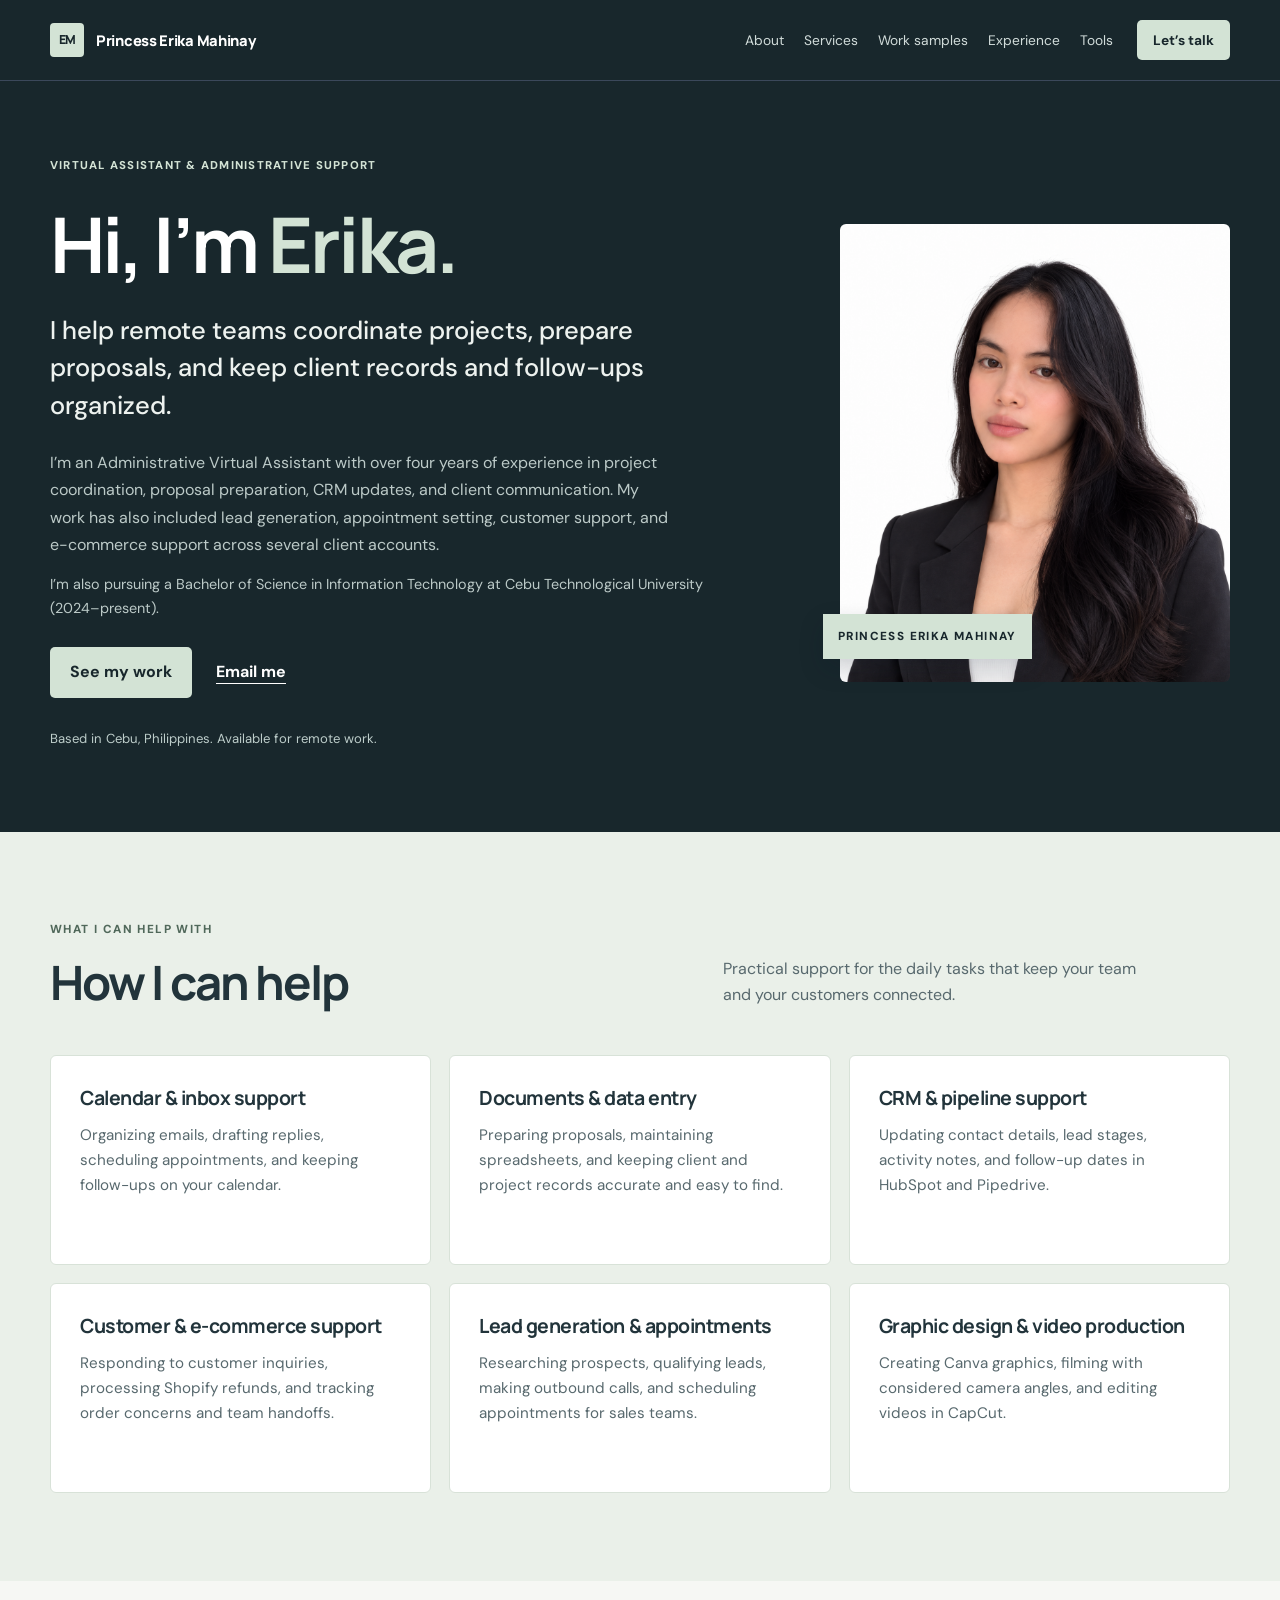
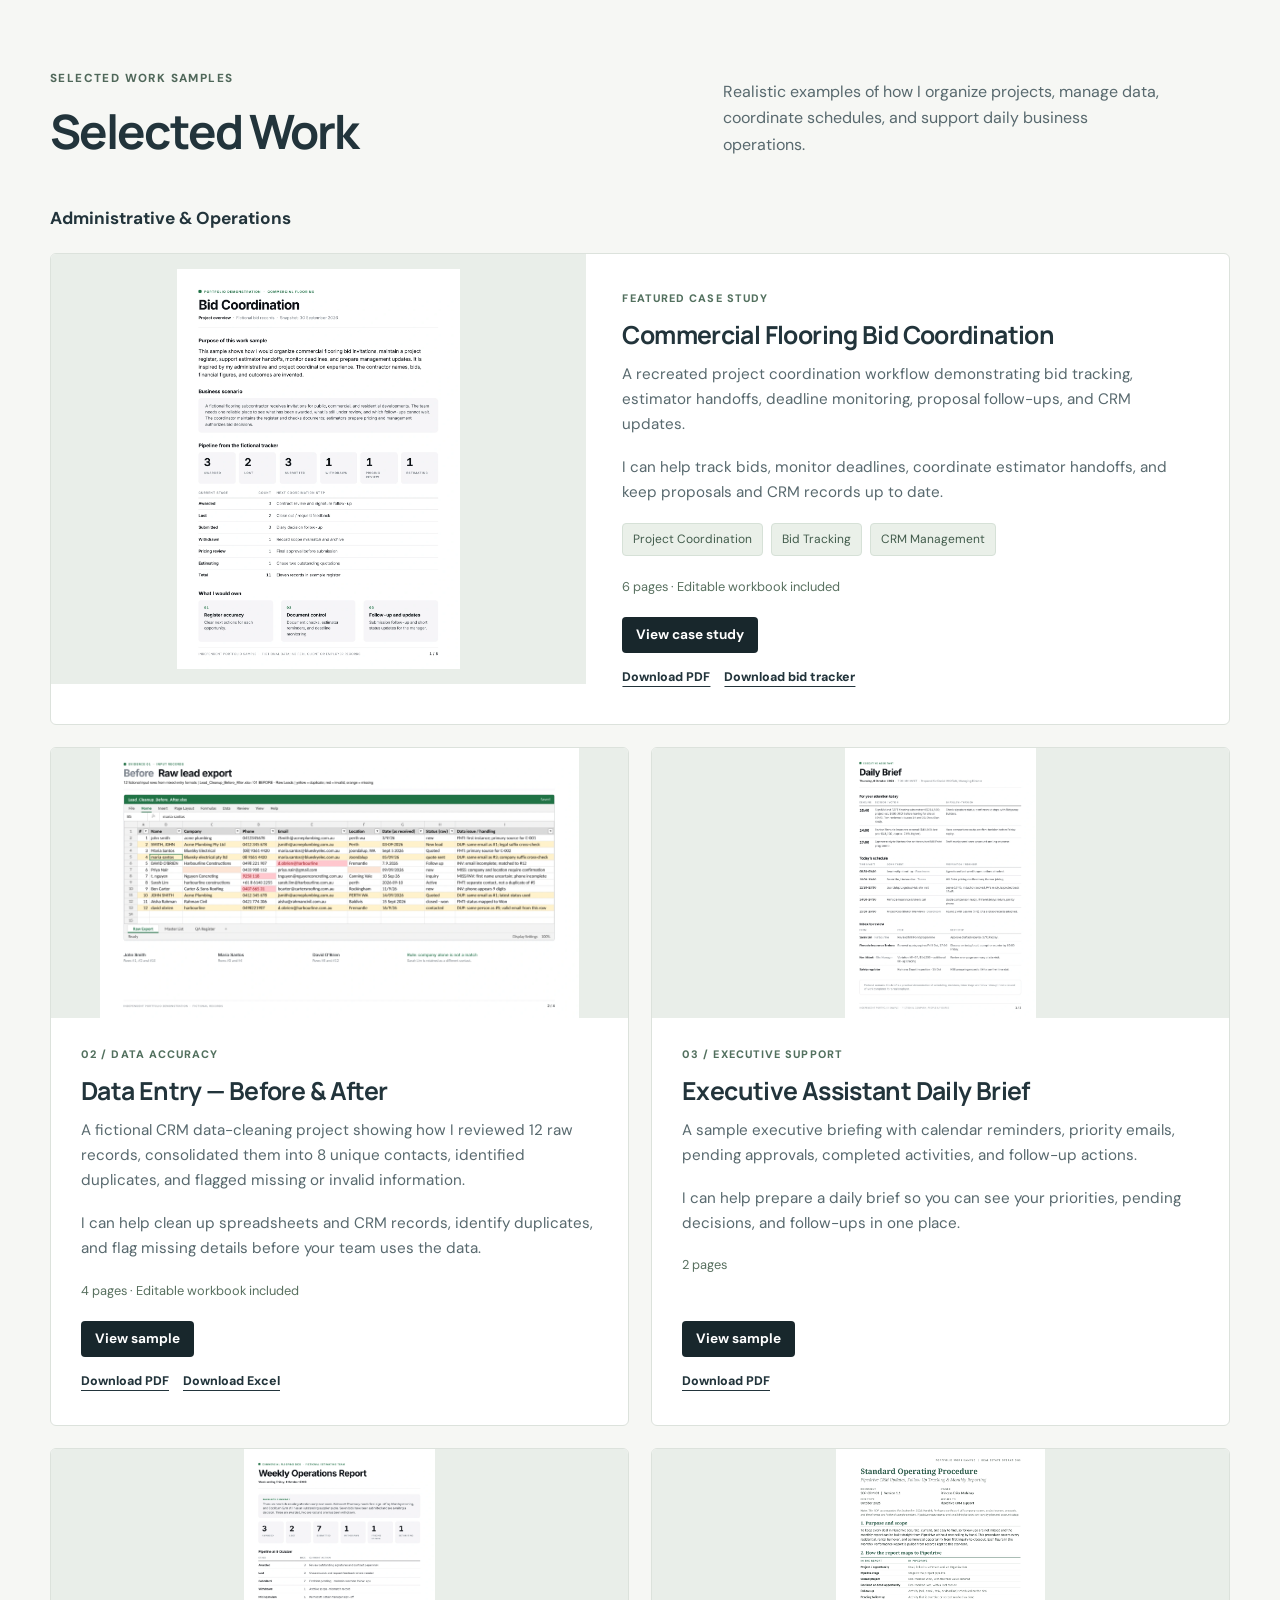
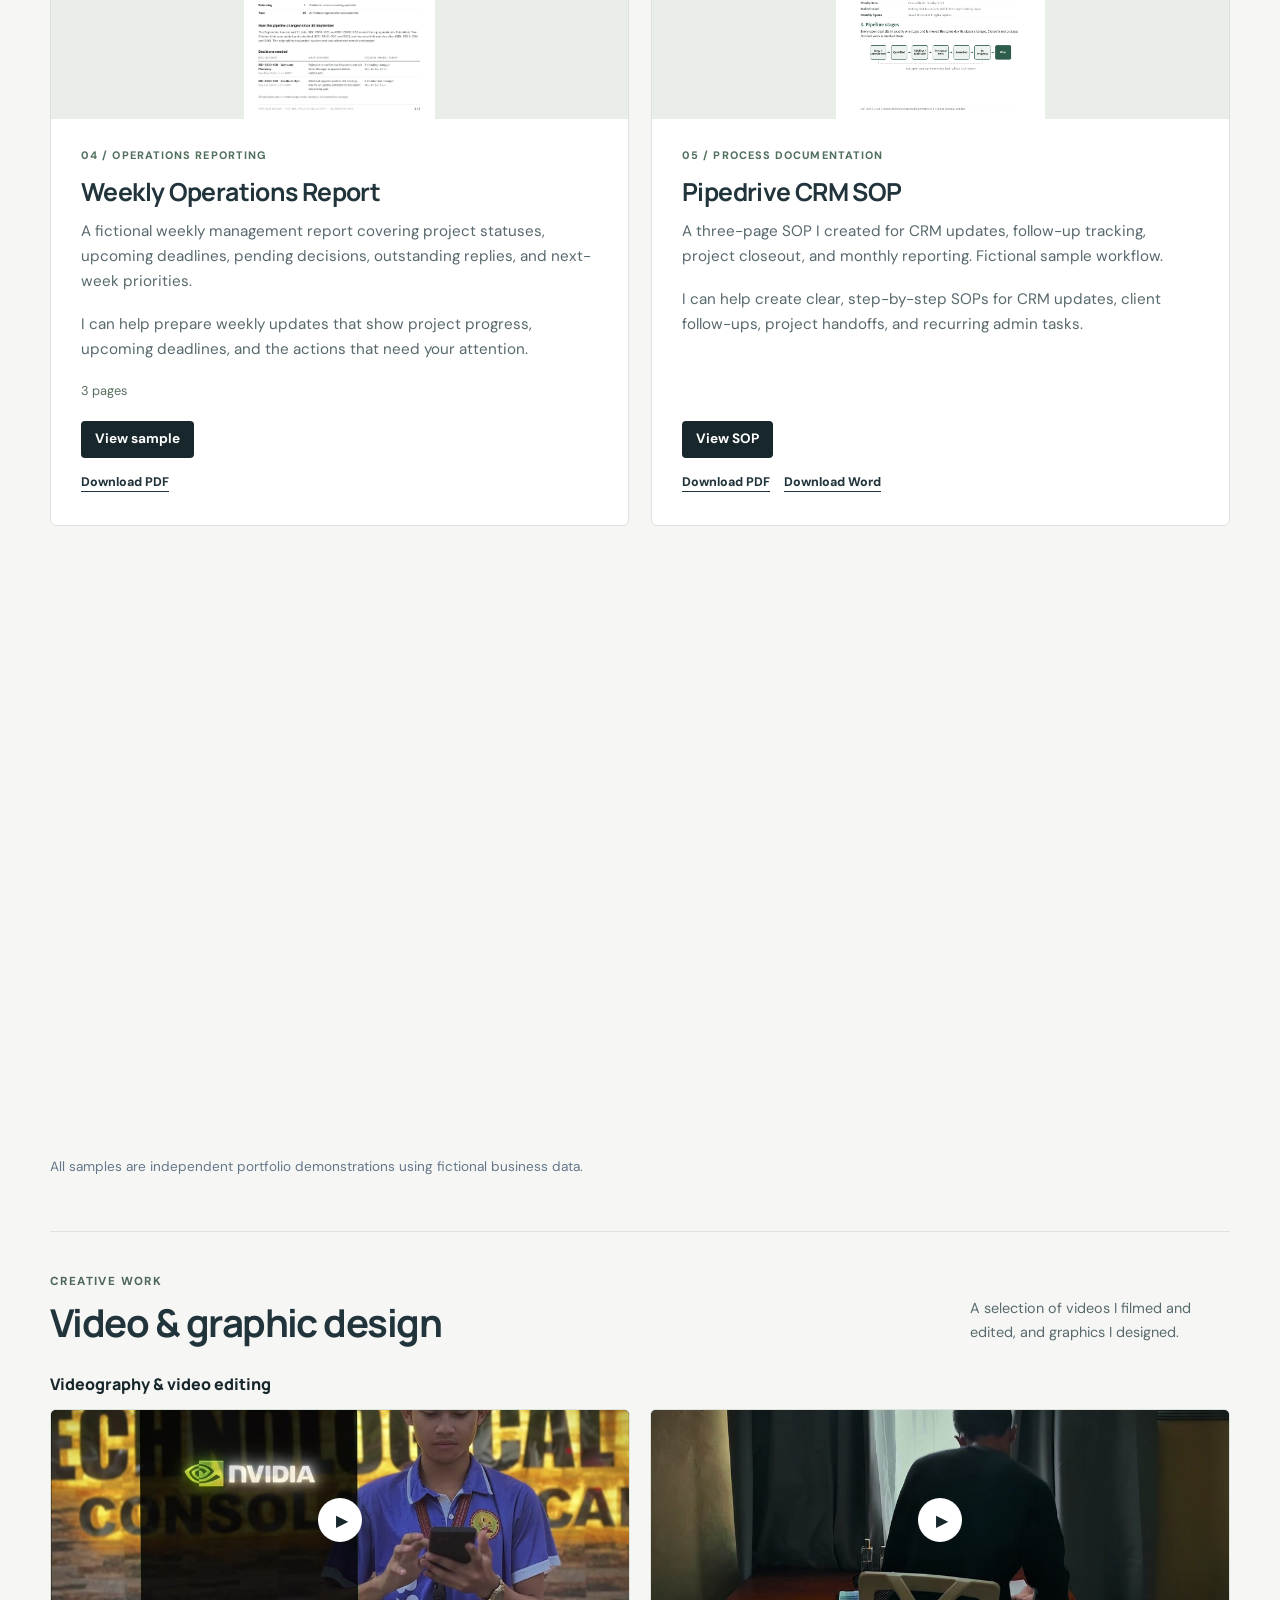
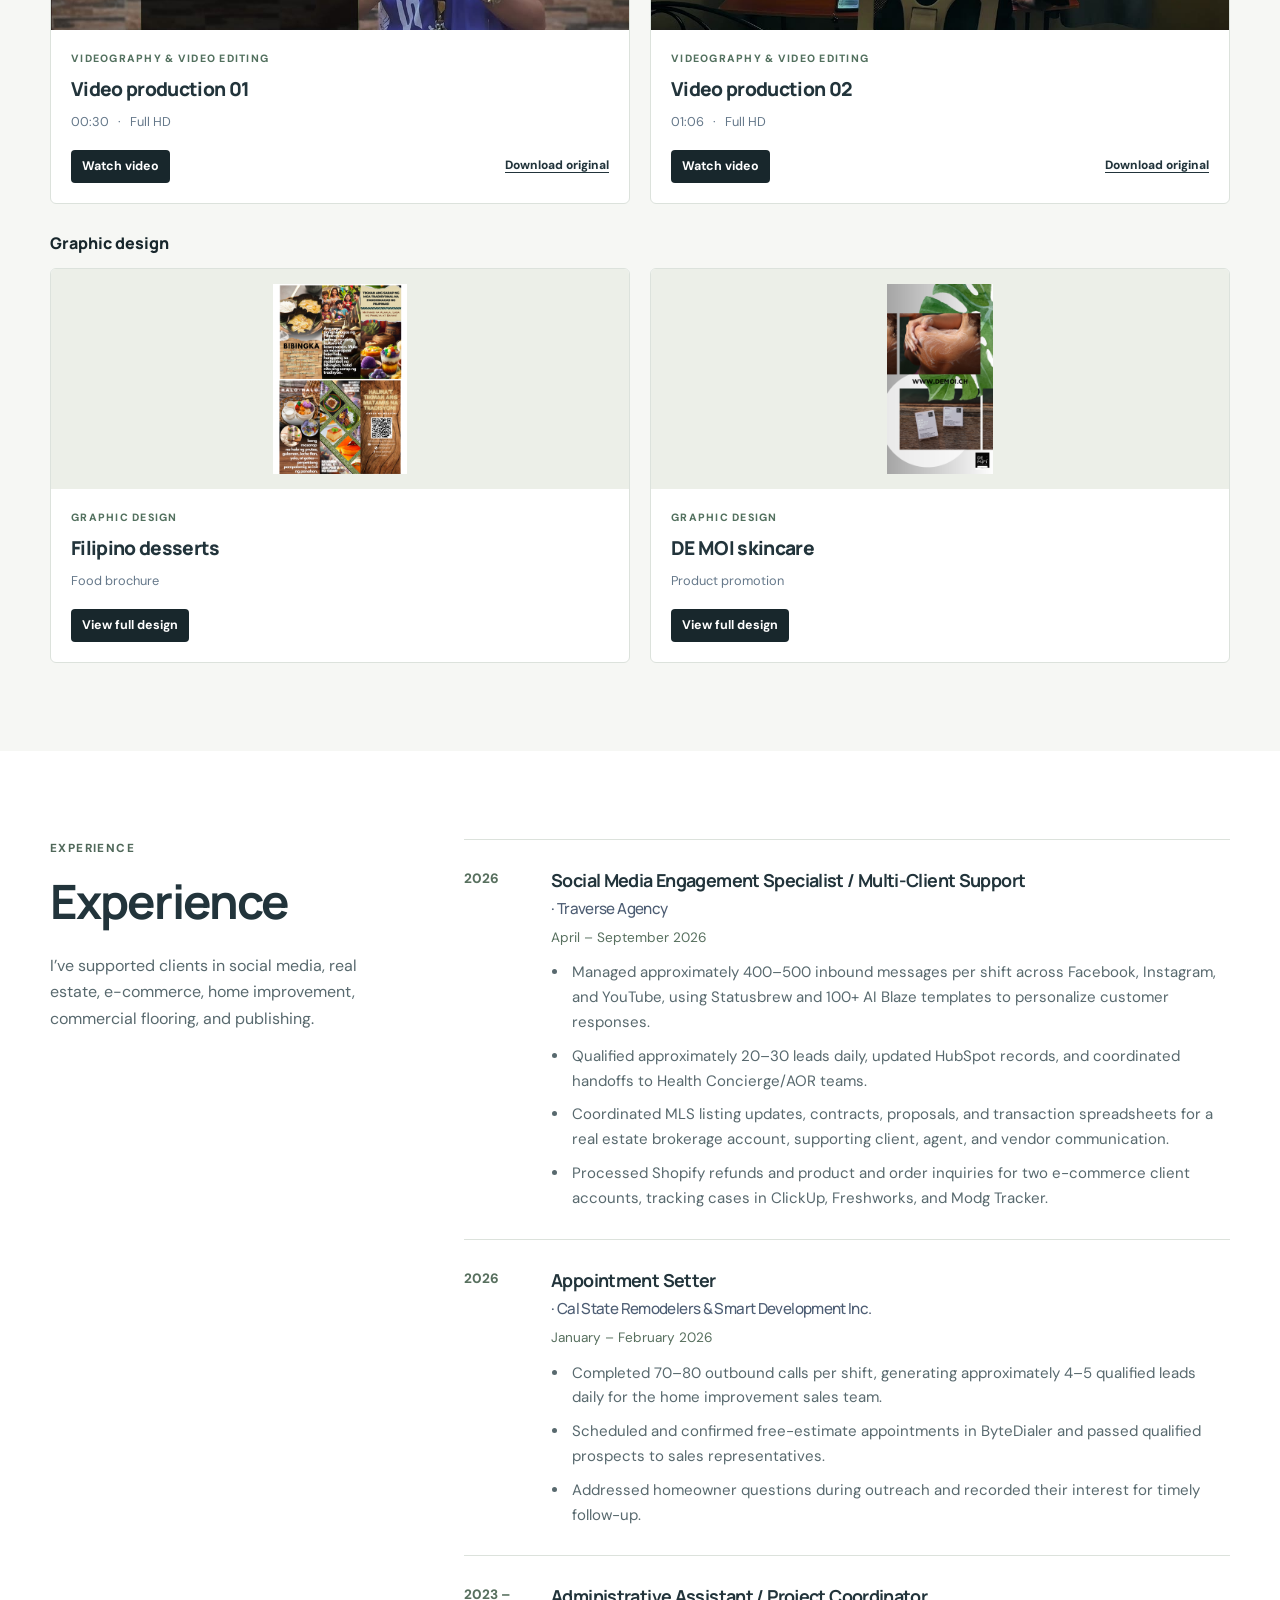
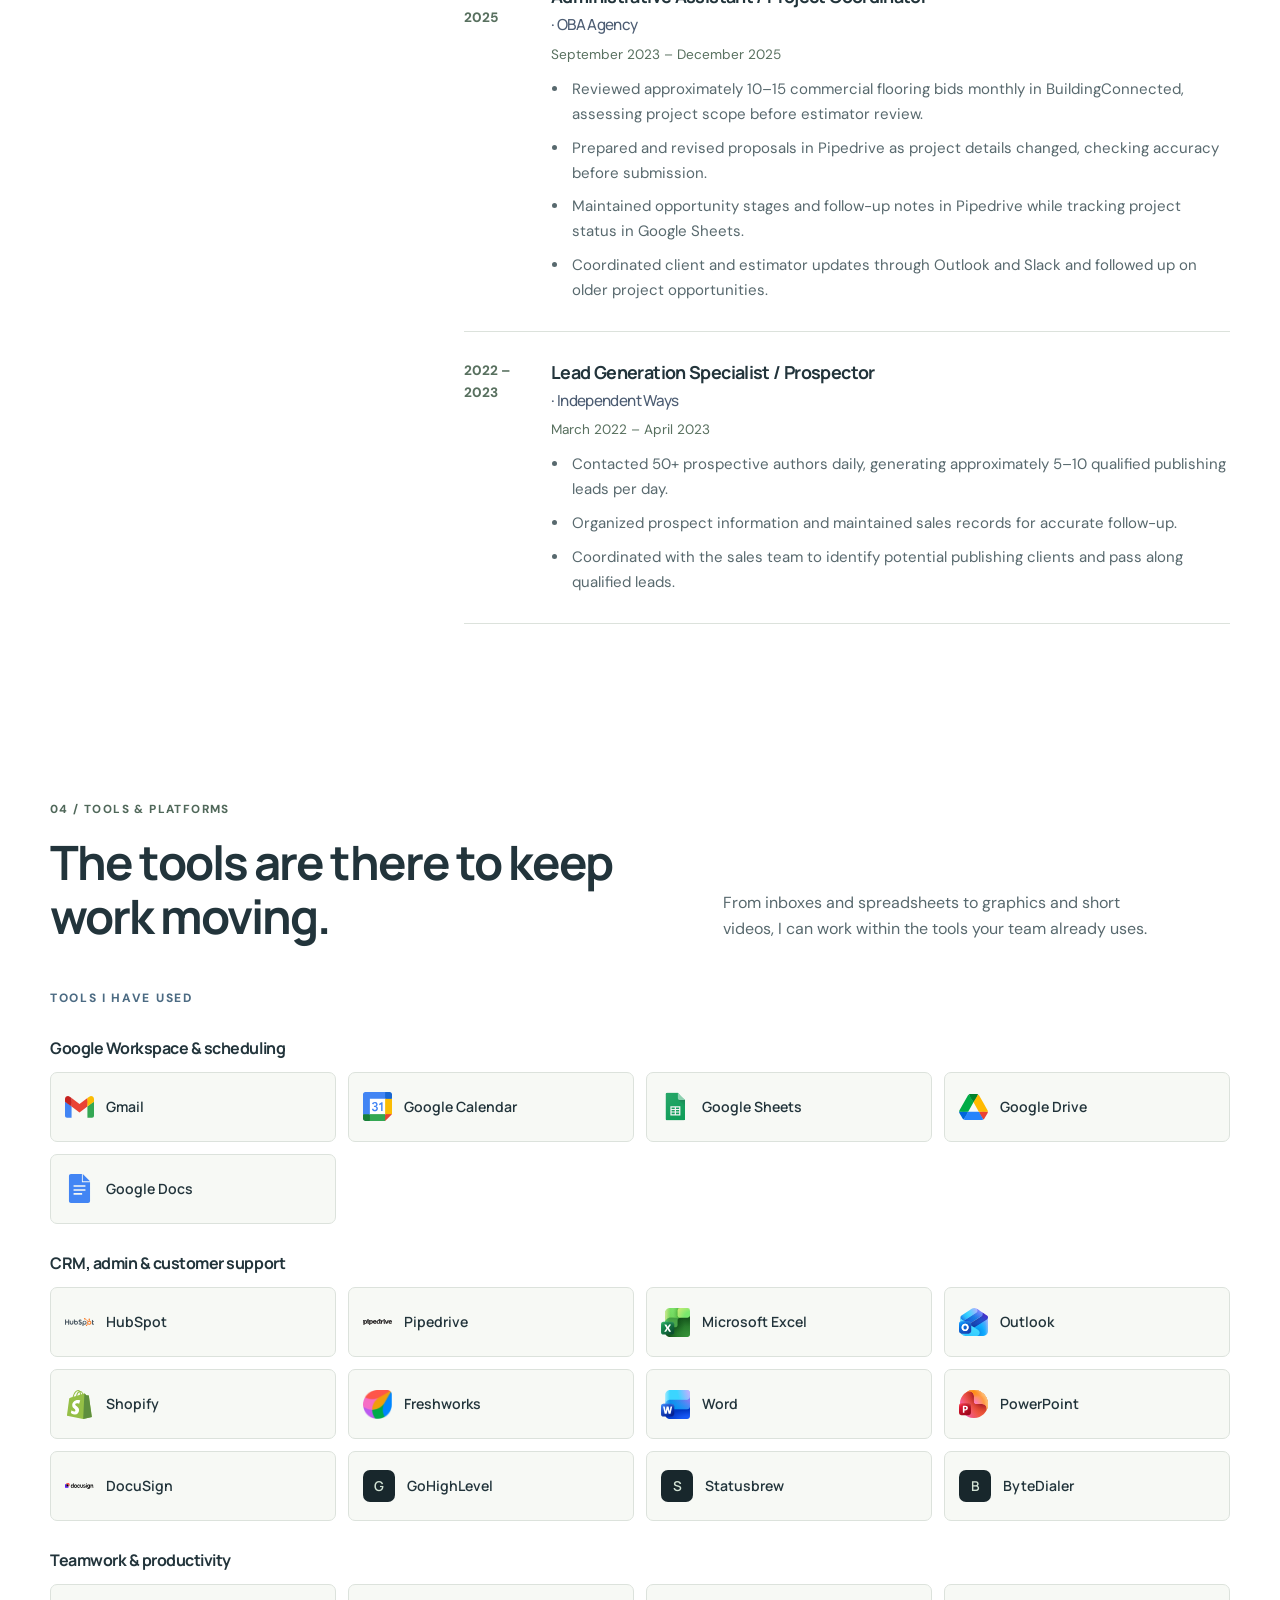
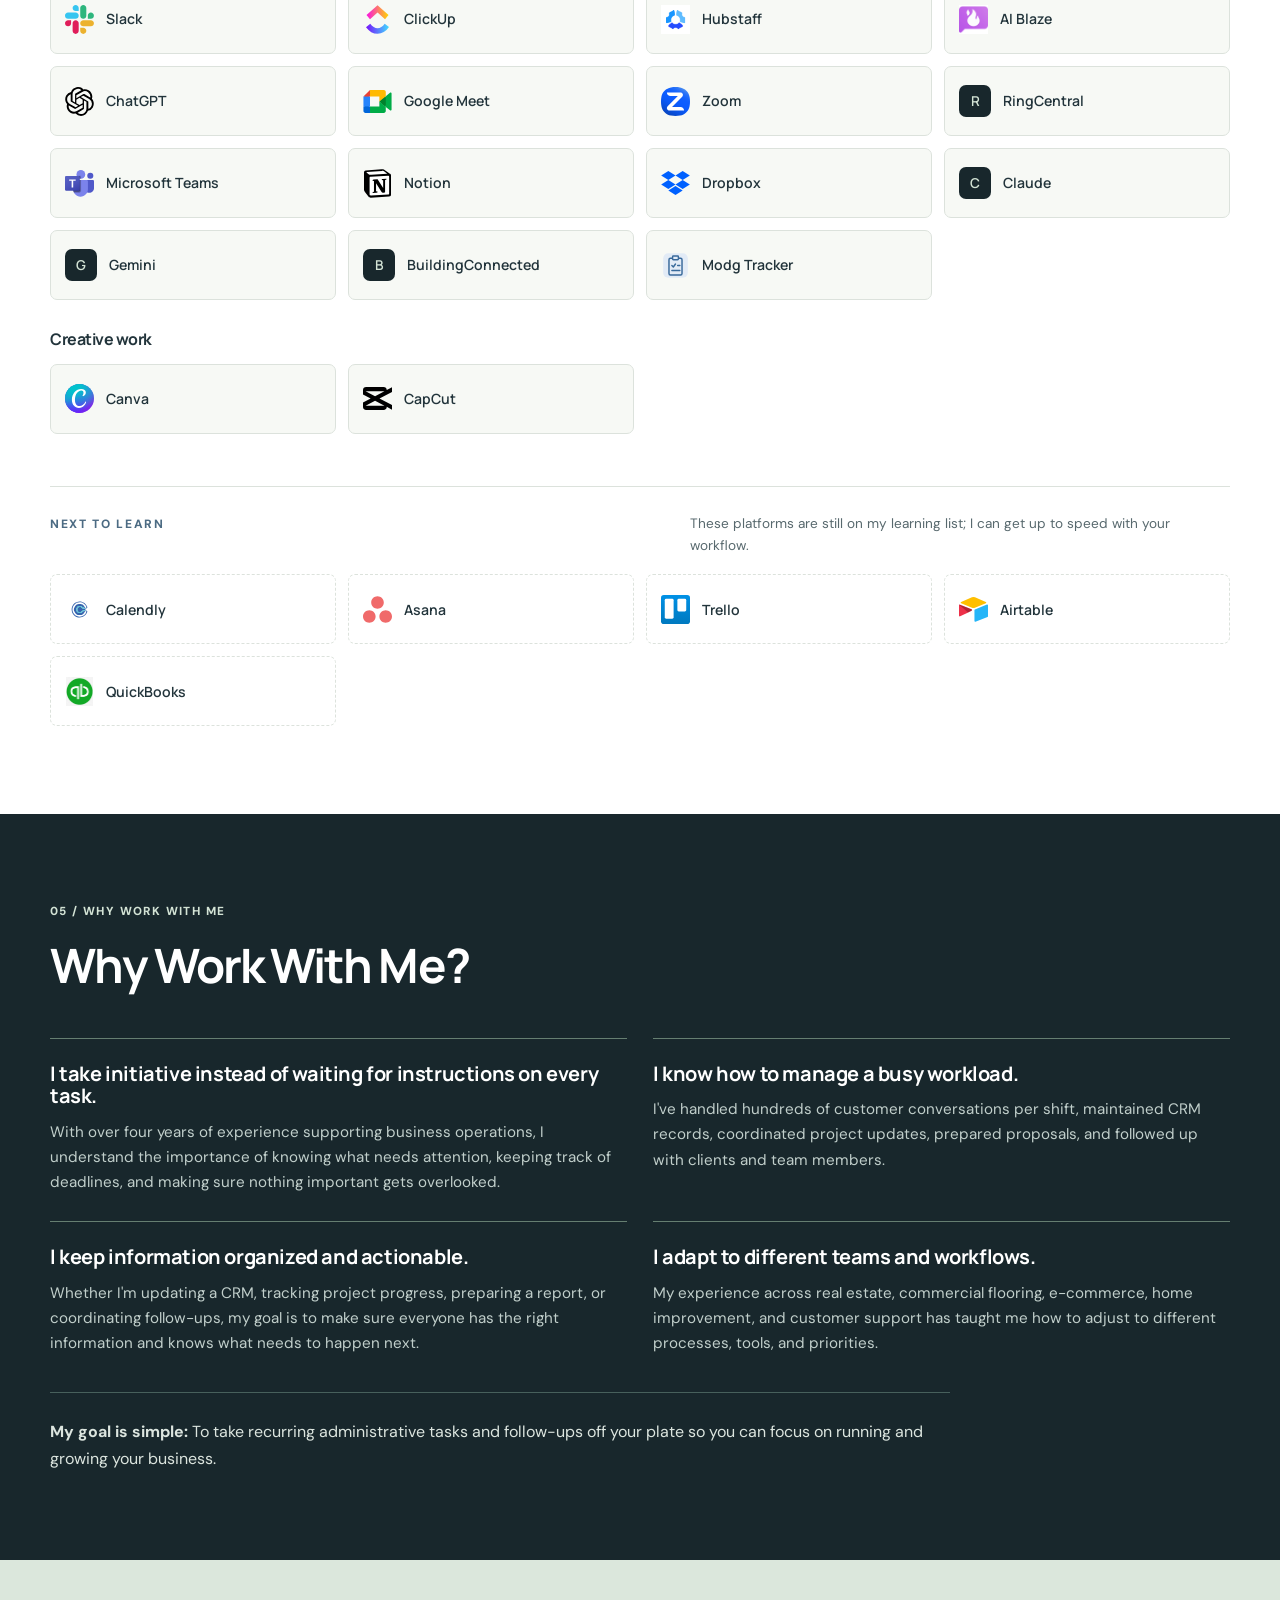
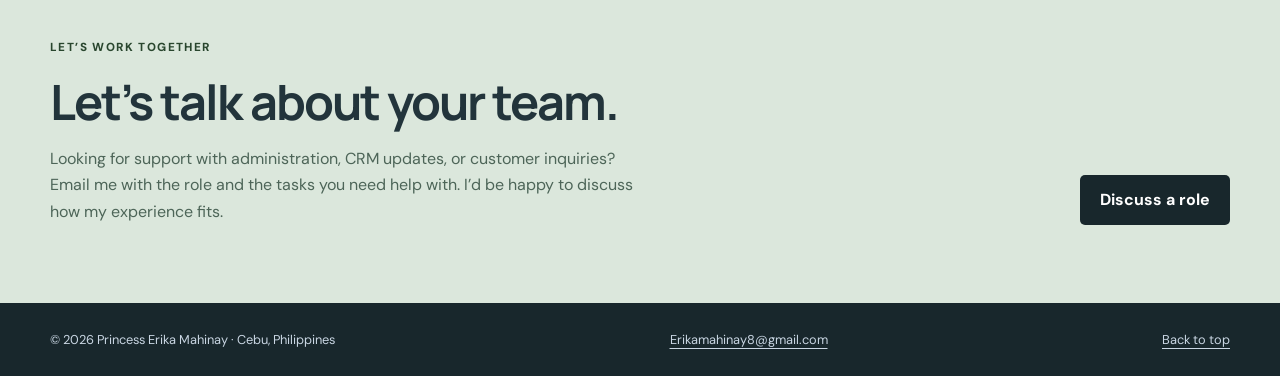
==== index.html @ bde866a6 "Explain how administrative work samples support clients" ====
<!DOCTYPE html>

<html lang="en">
<head>
<meta charset="utf-8"/>
<meta content="width=device-width, initial-scale=1" name="viewport"/>
<meta content="#18272c" name="theme-color"/>
<meta content="Princess Erika Mahinay, a virtual assistant in Cebu with over two years of experience in administrative support, CRM, lead generation, and customer service. View my work samples and experience." name="description"/>
<title>Princess Erika Mahinay | Virtual Assistant Portfolio</title>
<link href="data:image/svg+xml,%3Csvg xmlns='http://www.w3.org/2000/svg' viewBox='0 0 64 64'%3E%3Crect width='64' height='64' rx='12' fill='%23101b2d'/%3E%3Ctext x='32' y='42' text-anchor='middle' font-family='Arial' font-size='28' fill='%23d3e3d5'%3EEM%3C/text%3E%3C/svg%3E" rel="icon" type="image/svg+xml"/>
<link href="https://fonts.googleapis.com" rel="preconnect"/>
<link crossorigin="" href="https://fonts.gstatic.com" rel="preconnect"/>
<link href="https://fonts.googleapis.com/css2?family=DM+Sans:wght@400;500;600;700&amp;family=Manrope:wght@400;500;600;700;800&amp;display=swap" rel="stylesheet"/>
<link href="style.css?v=selected-work-20261010-2" rel="stylesheet"/>
<script defer="" src="script.js?v=portfolio-refresh-1"></script>
</head>
<body>
<a class="skip-link" href="#main">Skip to content</a>
<header class="site-header" id="top">
<div class="shell nav">
<a aria-label="Princess Erika Mahinay, home" class="brand" href="#top"><span aria-hidden="true" class="brand-mark">EM</span><span>Princess Erika Mahinay</span></a>
<nav aria-label="Main navigation" class="nav-links">
<a href="#about">About</a><a href="#services">Services</a><a href="#samples">Work samples</a><a href="#experience">Experience</a><a href="#tools">Tools</a>
</nav>
<a class="nav-cta" href="mailto:Erikamahinay8@gmail.com?subject=Virtual%20Assistant%20Opportunity">Let’s talk </a>
</div>
</header>
<main id="main">
<section aria-labelledby="hero-title" class="hero" id="about">
<div class="shell hero-layout">
<div class="hero-copy">
<p class="kicker">VIRTUAL ASSISTANT &amp; ADMINISTRATIVE SUPPORT</p>
<h1 id="hero-title">Hi, I’m <em>Erika.</em></h1>
<p class="hero-lead">I help remote teams coordinate projects, prepare proposals, and keep client records and follow-ups organized.</p>
<p class="hero-bio">I’m an Administrative Virtual Assistant with over four years of experience in project coordination, proposal preparation, CRM updates, and client communication. My work has also included lead generation, appointment setting, customer support, and e-commerce support across several client accounts.</p><p class="hero-education">I’m also pursuing a Bachelor of Science in Information Technology at Cebu Technological University (2024–present).</p>
<div class="hero-actions"><a class="button button-lime" href="#samples">See my work </a><a class="under-link" href="mailto:Erikamahinay8@gmail.com?subject=Virtual%20Assistant%20Opportunity">Email me</a></div>
<p class="hero-foot">Based in Cebu, Philippines. Available for remote work.</p>
</div>
<div class="hero-portrait"><img alt="Portrait of Princess Erika Mahinay in professional attire" src="erika-portrait.png"/><div class="hero-portrait-label">PRINCESS ERIKA MAHINAY</div></div>
</div>
</section>
<section aria-labelledby="services-title" class="section services" id="services">
<div class="shell">
<div class="section-intro" data-reveal=""><div><p class="eyebrow">WHAT I CAN HELP WITH</p><h2 id="services-title">How I can help</h2></div><p>Practical support for the daily tasks that keep your team and your customers connected.</p></div>
<div class="service-grid"><article class="service-card" data-reveal=""><h3>Calendar &amp; inbox support</h3><p>Organizing emails, drafting replies, scheduling appointments, and keeping follow-ups on your calendar.</p></article><article class="service-card" data-reveal=""><h3>Documents &amp; data entry</h3><p>Preparing proposals, maintaining spreadsheets, and keeping client and project records accurate and easy to find.</p></article><article class="service-card" data-reveal=""><h3>CRM &amp; pipeline support</h3><p>Updating contact details, lead stages, activity notes, and follow-up dates in HubSpot and Pipedrive.</p></article><article class="service-card" data-reveal=""><h3>Customer &amp; e-commerce support</h3><p>Responding to customer inquiries, processing Shopify refunds, and tracking order concerns and team handoffs.</p></article><article class="service-card" data-reveal=""><h3>Lead generation &amp; appointments</h3><p>Researching prospects, qualifying leads, making outbound calls, and scheduling appointments for sales teams.</p></article><article class="service-card" data-reveal=""><h3>Graphic design &amp; video production</h3><p>Creating Canva graphics, filming with considered camera angles, and editing videos in CapCut.</p></article></div>
</div>
</section>
<section aria-labelledby="samples-title" class="section samples" id="samples"><div class="shell">
<div class="section-intro" data-reveal=""><div><p class="eyebrow">SELECTED WORK SAMPLES</p><h2 id="samples-title">Selected Work</h2></div><p>Realistic examples of how I organize projects, manage data, coordinate schedules, and support daily business operations.</p></div>
<p class="sample-category" data-reveal="">Administrative &amp; Operations</p>
<div class="sample-grid admin-sample-grid">
<article class="sample-card report-card sample-wide case-study-feature" data-preview-pages='["samples/commercial-flooring-case-study-page-1.webp","samples/commercial-flooring-case-study-page-2.webp","samples/commercial-flooring-case-study-page-3.webp","samples/commercial-flooring-case-study-page-4.webp","samples/commercial-flooring-case-study-page-5.webp","samples/commercial-flooring-case-study-page-6.webp"]' data-reveal="" id="commercial-flooring-case-study">
<button aria-label="Preview Commercial Flooring Bid Coordination" class="report-preview view-design" type="button"><img alt="Commercial Flooring Bid Coordination, fictional portfolio demonstration" loading="lazy" src="samples/commercial-flooring-case-study-page-1.webp"/></button>
<div class="sample-copy"><span>FEATURED CASE STUDY</span><h3>Commercial Flooring Bid Coordination</h3><p>A recreated project coordination workflow demonstrating bid tracking, estimator handoffs, deadline monitoring, proposal follow-ups, and CRM updates.</p><p class="sample-client-support">I can help track bids, monitor deadlines, coordinate estimator handoffs, and keep proposals and CRM records up to date.</p><ul class="sample-skill-tags" aria-label="Skills demonstrated"><li>Project Coordination</li><li>Bid Tracking</li><li>CRM Management</li></ul><p class="document-meta">6 pages · Editable workbook included</p><div class="report-actions"><button class="view-design report-view-button" type="button">View case study</button><div class="report-downloads"><a download="" href="samples/commercial-flooring-case-study.pdf">Download PDF</a><a download="" href="samples/Bid_Register_Companion.xlsx?v=c3b75b7eb3b6">Download bid tracker</a></div></div></div></article>
<article class="sample-card report-card " data-preview-pages='["samples/data-entry-before-after-page-1.webp","samples/data-entry-before-after-page-2.webp","samples/data-entry-before-after-page-3.webp","samples/data-entry-before-after-page-4.webp"]' data-reveal="" id="data-entry-before-after">
<button aria-label="Preview Data Entry — Before & After" class="report-preview view-design" type="button"><img alt="Data Entry — Before & After, fictional portfolio demonstration" loading="lazy" src="samples/data-entry-before-after-page-2.webp"/></button>
<div class="sample-copy"><span>02 / DATA ACCURACY</span><h3>Data Entry — Before &amp; After</h3><p>A fictional CRM data-cleaning project showing how I reviewed 12 raw records, consolidated them into 8 unique contacts, identified duplicates, and flagged missing or invalid information.</p><p class="sample-client-support">I can help clean up spreadsheets and CRM records, identify duplicates, and flag missing details before your team uses the data.</p><p class="document-meta">4 pages · Editable workbook included</p><div class="report-actions"><button class="view-design report-view-button" type="button">View sample</button><div class="report-downloads"><a download="" href="samples/data-entry-before-after.pdf">Download PDF</a><a download="" href="samples/Lead_Cleanup_Before_After.xlsx?v=29cd1283715b">Download Excel</a></div></div></div></article>
<article class="sample-card report-card " data-preview-pages='["samples/executive-assistant-daily-brief-page-1.webp","samples/executive-assistant-daily-brief-page-2.webp"]' data-reveal="" id="executive-assistant-daily-brief">
<button aria-label="Preview Executive Assistant Daily Brief" class="report-preview view-design" type="button"><img alt="Executive Assistant Daily Brief, fictional portfolio demonstration" loading="lazy" src="samples/executive-assistant-daily-brief-page-1.webp"/></button>
<div class="sample-copy"><span>03 / EXECUTIVE SUPPORT</span><h3>Executive Assistant Daily Brief</h3><p>A sample executive briefing with calendar reminders, priority emails, pending approvals, completed activities, and follow-up actions.</p><p class="sample-client-support">I can help prepare a daily brief so you can see your priorities, pending decisions, and follow-ups in one place.</p><p class="document-meta">2 pages</p><div class="report-actions"><button class="view-design report-view-button" type="button">View sample</button><div class="report-downloads"><a download="" href="samples/executive-assistant-daily-brief.pdf">Download PDF</a></div></div></div></article>
<article class="sample-card report-card " data-preview-pages='["samples/weekly-operations-report-page-1.webp","samples/weekly-operations-report-page-2.webp","samples/weekly-operations-report-page-3.webp"]' data-reveal="" id="weekly-operations-report">
<button aria-label="Preview Weekly Operations Report" class="report-preview view-design" type="button"><img alt="Weekly Operations Report, fictional portfolio demonstration" loading="lazy" src="samples/weekly-operations-report-page-1.webp"/></button>
<div class="sample-copy"><span>04 / OPERATIONS REPORTING</span><h3>Weekly Operations Report</h3><p>A fictional weekly management report covering project statuses, upcoming deadlines, pending decisions, outstanding replies, and next-week priorities.</p><p class="sample-client-support">I can help prepare weekly updates that show project progress, upcoming deadlines, and the actions that need your attention.</p><p class="document-meta">3 pages</p><div class="report-actions"><button class="view-design report-view-button" type="button">View sample</button><div class="report-downloads"><a download="" href="samples/weekly-operations-report.pdf">Download PDF</a></div></div></div></article>
<article class="sample-card report-card sop-card" data-preview-pages='["pipedrive-crm-sop-page-1.png","pipedrive-crm-sop-page-2.png","pipedrive-crm-sop-page-3.png"]' data-reveal="" id="sop-creation">
<button aria-label="Open Pipedrive CRM SOP preview" class="report-preview view-design" type="button"><img alt="First page of my Pipedrive CRM standard operating procedure, with document details and a pipeline workflow" height="1780" loading="lazy" src="pipedrive-crm-sop-page-1.png" width="1376"/></button>
<div class="sample-copy"><span>05 / PROCESS DOCUMENTATION</span><h3>Pipedrive CRM SOP</h3><p>A three-page SOP I created for CRM updates, follow-up tracking, project closeout, and monthly reporting. Fictional sample workflow.</p><p class="sample-client-support">I can help create clear, step-by-step SOPs for CRM updates, client follow-ups, project handoffs, and recurring admin tasks.</p><div class="report-actions"><button class="view-design report-view-button" type="button">View SOP</button><div class="report-downloads"><a download="" href="pipedrive-crm-sop.pdf">Download PDF</a><a download="" href="pipedrive-crm-sop.docx">Download Word</a></div></div></div>
</article>
<article class="sample-card" data-reveal=""><button aria-label="Preview calendar scheduling sample" class="admin-preview view-design" type="button"><img alt="Weekly calendar with color-coded fictional client meetings, property viewings, follow-ups, and closing appointment" loading="lazy" src="sample-calendar.webp"/></button><div class="sample-copy"><span>06 / SCHEDULING</span><h3>Calendar coordination</h3><p>Color-coded viewings, follow-ups, client calls, and appointments in a weekly schedule.</p><p class="sample-client-support">I can help organize appointments, check for scheduling conflicts, and coordinate changes so everyone has the correct meeting details.</p><button class="view-design report-view-button" type="button">View sample</button></div></article>
<article class="sample-card" data-reveal=""><button aria-label="Preview email management sample" class="admin-preview view-design" type="button"><img alt="Gmail example with organized real estate labels and a drafted follow-up email to a fictional client" loading="lazy" src="sample-email.webp"/></button><div class="sample-copy"><span>07 / INBOX MANAGEMENT</span><h3>Email &amp; follow-up</h3><p>Client and lead labels paired with a clear property inquiry follow-up draft.</p><p class="sample-client-support">I can help organize your inbox, draft professional replies, and track follow-ups so important conversations keep moving.</p><button class="view-design report-view-button" type="button">View sample</button></div></article>
</div>
<p class="samples-note">All samples are independent portfolio demonstrations using fictional business data.</p>
<section aria-labelledby="creative-title" class="creative-work" id="creative-samples">
<div class="creative-heading" data-reveal=""><div><p class="eyebrow">CREATIVE WORK</p><h3 id="creative-title">Video &amp; graphic design</h3></div><p>A selection of videos I filmed and edited, and graphics I designed.</p></div>
<h4 class="creative-group-title">Videography &amp; video editing</h4>
<div class="creative-project-grid">
<article class="sample-card creative-card video-card" data-reveal="" data-video-file="video1.mp4" data-video-poster="video1-poster.jpg" data-video-src="https://github.com/mahinay-princess-erika/mahinay-princess-erika.github.io/releases/download/portfolio-samples-v1/video1.mp4" data-video-title="Videography &amp; video editing sample 01">
<button aria-label="Watch videography and video editing sample 01" class="creative-preview watch-video" type="button"><img alt="Preview of videography and video editing sample 01" height="540" loading="lazy" src="video1-poster.jpg" width="960"/><span aria-hidden="true" class="preview-play">▶</span></button>
<div class="sample-copy"><span>VIDEOGRAPHY &amp; VIDEO EDITING</span><h5>Video production 01</h5><p class="sample-meta">00:30 <span aria-hidden="true">·</span> Full HD</p><div class="creative-actions"><button class="watch-video sample-watch" type="button">Watch video </button><a download="video1.mp4" href="https://github.com/mahinay-princess-erika/mahinay-princess-erika.github.io/releases/download/portfolio-samples-v1/video1.mp4">Download original </a></div></div>
</article>
<article class="sample-card creative-card video-card" data-reveal="" data-video-file="video2.mp4" data-video-poster="video2-poster.jpg" data-video-src="https://github.com/mahinay-princess-erika/mahinay-princess-erika.github.io/releases/download/portfolio-samples-v1/video2.mp4" data-video-title="Videography &amp; video editing sample 02">
<button aria-label="Watch videography and video editing sample 02" class="creative-preview watch-video" type="button"><img alt="Preview of videography and video editing sample 02" height="540" loading="lazy" src="video2-poster.jpg" width="960"/><span aria-hidden="true" class="preview-play">▶</span></button>
<div class="sample-copy"><span>VIDEOGRAPHY &amp; VIDEO EDITING</span><h5>Video production 02</h5><p class="sample-meta">01:06 <span aria-hidden="true">·</span> Full HD</p><div class="creative-actions"><button class="watch-video sample-watch" type="button">Watch video </button><a download="video2.mp4" href="https://github.com/mahinay-princess-erika/mahinay-princess-erika.github.io/releases/download/portfolio-samples-v1/video2.mp4">Download original </a></div></div>
</article>
</div>
<h4 class="creative-group-title">Graphic design</h4>
<div class="creative-project-grid">
<article class="sample-card creative-card graphic-card" data-reveal="">
<button aria-label="Open the full-size Filipino desserts design" class="creative-preview graphic-preview view-design" type="button"><img alt="Filipino dessert brochure featuring bibingka, halo-halo, puto bumbong, and leche flan" height="2048" loading="lazy" src="graphic2-desserts.png" width="1447"/></button>
<div class="sample-copy"><span>GRAPHIC DESIGN</span><h5>Filipino desserts</h5><p class="sample-meta">Food brochure</p><div class="creative-actions"><button class="sample-watch view-design" type="button">View full design</button></div></div>
</article>
<article class="sample-card creative-card graphic-card" data-reveal="">
<button aria-label="Open the full-size DE MOI skincare design" class="creative-preview graphic-preview view-design" type="button"><img alt="Green and white DE MOI skincare promotional design with soap products and tropical leaves" height="1920" loading="lazy" src="graphic3-skincare.png" width="1080"/></button>
<div class="sample-copy"><span>GRAPHIC DESIGN</span><h5>DE MOI skincare</h5><p class="sample-meta">Product promotion</p><div class="creative-actions"><button class="sample-watch view-design" type="button">View full design</button></div></div>
</article>
</div>
<dialog aria-labelledby="sampleDesignTitle" class="sample-design-dialog" id="sampleDesignDialog">
<div class="sample-design-head"><h3 id="sampleDesignTitle">Graphic design</h3><div class="sample-design-controls"><button aria-pressed="false" id="sampleDesignZoom" type="button">Zoom in</button><button aria-label="Close design" id="sampleDesignClose" type="button">Close</button></div></div>
<div class="sample-design-stage" id="sampleDesignStage"><img alt="" id="sampleDesignImage"/></div>
<nav aria-label="Document pages" class="sample-design-pagination" hidden="" id="samplePreviewPages"><button id="samplePreviewPrevious" type="button">Previous page</button><span aria-live="polite" id="samplePreviewPageCount" role="status"></span><button id="samplePreviewNext" type="button">Next page</button></nav>
</dialog>
<dialog aria-labelledby="sampleVideoTitle" class="sample-video-dialog" id="sampleVideoDialog">
<div class="sample-video-head"><h3 id="sampleVideoTitle">Video sample</h3><button aria-label="Close video" id="sampleVideoClose" type="button">Close</button></div>
<div class="sample-video-stage"><video controls="" height="540" hidden="" id="sampleVideoPlayer" playsinline="" preload="none" style="max-width:100%" width="960"></video><img alt="Preview of the selected video" height="540" hidden="" id="sampleVideoPoster" width="960"/></div>
<p class="video-status" hidden="" id="sampleVideoStatus" role="status">This browser can’t play this video. Download the original to watch it in full quality.</p>
<a class="sample-video-download" id="sampleVideoDownload">Download original video </a>
</dialog>
</section>
</div>
</section>
<section aria-labelledby="experience-title" class="section experience" id="experience">
<div class="shell experience-layout">
<div class="experience-heading" data-reveal=""><p class="eyebrow">EXPERIENCE</p><h2 id="experience-title">Experience</h2><p>I’ve supported clients in social media, real estate, e-commerce, home improvement, commercial flooring, and publishing.</p></div>
<div class="experience-list">
<article class="experience-entry" data-reveal="">
<span class="experience-date">2026</span>
<div>
<h3>Social Media Engagement Specialist / Multi-Client Support <span>· Traverse Agency</span></h3>
<p class="experience-period">April – September 2026</p>
<ul class="experience-details"><li>Managed approximately 400–500 inbound messages per shift across Facebook, Instagram, and YouTube, using Statusbrew and 100+ AI Blaze templates to personalize customer responses.</li><li>Qualified approximately 20–30 leads daily, updated HubSpot records, and coordinated handoffs to Health Concierge/AOR teams.</li><li>Coordinated MLS listing updates, contracts, proposals, and transaction spreadsheets for a real estate brokerage account, supporting client, agent, and vendor communication.</li><li>Processed Shopify refunds and product and order inquiries for two e-commerce client accounts, tracking cases in ClickUp, Freshworks, and Modg Tracker.</li></ul>
</div>
</article>
<article class="experience-entry" data-reveal="">
<span class="experience-date">2026</span>
<div>
<h3>Appointment Setter <span>· Cal State Remodelers &amp; Smart Development Inc.</span></h3>
<p class="experience-period">January – February 2026</p>
<ul class="experience-details"><li>Completed 70–80 outbound calls per shift, generating approximately 4–5 qualified leads daily for the home improvement sales team.</li><li>Scheduled and confirmed free-estimate appointments in ByteDialer and passed qualified prospects to sales representatives.</li><li>Addressed homeowner questions during outreach and recorded their interest for timely follow-up.</li></ul>
</div>
</article>
<article class="experience-entry" data-reveal="">
<span class="experience-date">2023 – 2025</span>
<div>
<h3>Administrative Assistant / Project Coordinator <span>· OBA Agency</span></h3>
<p class="experience-period">September 2023 – December 2025</p>
<ul class="experience-details"><li>Reviewed approximately 10–15 commercial flooring bids monthly in BuildingConnected, assessing project scope before estimator review.</li><li>Prepared and revised proposals in Pipedrive as project details changed, checking accuracy before submission.</li><li>Maintained opportunity stages and follow-up notes in Pipedrive while tracking project status in Google Sheets.</li><li>Coordinated client and estimator updates through Outlook and Slack and followed up on older project opportunities.</li></ul>
</div>
</article>
<article class="experience-entry" data-reveal="">
<span class="experience-date">2022 – 2023</span>
<div>
<h3>Lead Generation Specialist / Prospector <span>· Independent Ways</span></h3>
<p class="experience-period">March 2022 – April 2023</p>
<ul class="experience-details"><li>Contacted 50+ prospective authors daily, generating approximately 5–10 qualified publishing leads per day.</li><li>Organized prospect information and maintained sales records for accurate follow-up.</li><li>Coordinated with the sales team to identify potential publishing clients and pass along qualified leads.</li></ul>
</div>
</article>
</div>
</div>
</section>
<section aria-labelledby="tools-title" class="section toolkit" id="tools">
<div class="shell">
<div class="section-intro" data-reveal=""><div><p class="eyebrow">04 / TOOLS &amp; PLATFORMS</p><h2 id="tools-title">The tools are there to keep work moving.</h2></div><p>From inboxes and spreadsheets to graphics and short videos, I can work within the tools your team already uses.</p></div>
<p class="tool-tier-label">TOOLS I HAVE USED</p>
<div class="tool-group" data-reveal=""><h3>Google Workspace &amp; scheduling</h3><div class="logo-grid">
<div class="logo-tile"><img alt="" loading="lazy" src="gmail.svg"/><span>Gmail</span></div>
<div class="logo-tile"><img alt="" loading="lazy" src="google-calendar.svg"/><span>Google Calendar</span></div>
<div class="logo-tile"><img alt="" loading="lazy" src="google-sheets.svg"/><span>Google Sheets</span></div>
<div class="logo-tile"><img alt="" loading="lazy" src="google-drive.svg"/><span>Google Drive</span></div>
<div class="logo-tile"><img alt="" loading="lazy" src="google-docs.svg"/><span>Google Docs</span></div>
</div></div>
<div class="tool-group" data-reveal=""><h3>CRM, admin &amp; customer support</h3><div class="logo-grid">
<div class="logo-tile"><img alt="" loading="lazy" src="hubspot.svg"/><span>HubSpot</span></div>
<div class="logo-tile"><img alt="" loading="lazy" src="pipedrive.svg"/><span>Pipedrive</span></div>
<div class="logo-tile"><img alt="" loading="lazy" src="excel.svg"/><span>Microsoft Excel</span></div>
<div class="logo-tile"><img alt="" loading="lazy" src="outlook.svg"/><span>Outlook</span></div>
<div class="logo-tile"><img alt="" loading="lazy" src="shopify.svg"/><span>Shopify</span></div>
<div class="logo-tile"><img alt="" loading="lazy" src="freshworks.png"/><span>Freshworks</span></div>
<div class="logo-tile"><img alt="" loading="lazy" src="word.svg"/><span>Word</span></div>
<div class="logo-tile"><img alt="" loading="lazy" src="powerpoint.svg"/><span>PowerPoint</span></div>
<div class="logo-tile"><img alt="" loading="lazy" src="docusign.svg"/><span>DocuSign</span></div>
<div class="logo-tile"><img alt="" loading="lazy" src="https://www.google.com/s2/favicons?domain=gohighlevel.com&amp;sz=128" referrerpolicy="no-referrer"/><span>GoHighLevel</span></div>
<div class="logo-tile"><img alt="" loading="lazy" src="https://www.google.com/s2/favicons?domain=statusbrew.com&amp;sz=128" referrerpolicy="no-referrer"/><span>Statusbrew</span></div>
<div class="logo-tile"><img alt="" loading="lazy" src="https://www.google.com/s2/favicons?domain=byteworth.com&amp;sz=128" referrerpolicy="no-referrer"/><span>ByteDialer</span></div></div></div>
<div class="tool-group" data-reveal=""><h3>Teamwork &amp; productivity</h3><div class="logo-grid">
<div class="logo-tile"><img alt="" loading="lazy" src="slack.svg"/><span>Slack</span></div>
<div class="logo-tile"><img alt="" loading="lazy" src="clickup.svg"/><span>ClickUp</span></div>
<div class="logo-tile"><img alt="" loading="lazy" src="hubstaff.png"/><span>Hubstaff</span></div>
<div class="logo-tile"><img alt="" loading="lazy" src="ai-blaze.png"/><span>AI Blaze</span></div>
<div class="logo-tile"><img alt="" loading="lazy" src="chatgpt.svg"/><span>ChatGPT</span></div>
<div class="logo-tile"><img alt="" loading="lazy" src="google-meet.svg"/><span>Google Meet</span></div>
<div class="logo-tile"><img alt="" loading="lazy" src="zoom.svg"/><span>Zoom</span></div>
<div class="logo-tile"><img alt="" loading="lazy" src="https://www.google.com/s2/favicons?domain=ringcentral.com&amp;sz=128" referrerpolicy="no-referrer"/><span>RingCentral</span></div>
<div class="logo-tile"><img alt="" loading="lazy" src="microsoft-teams.svg"/><span>Microsoft Teams</span></div>
<div class="logo-tile"><img alt="" loading="lazy" src="notion.svg"/><span>Notion</span></div>
<div class="logo-tile"><img alt="" loading="lazy" src="dropbox.svg"/><span>Dropbox</span></div>
<div class="logo-tile"><img alt="" loading="lazy" src="https://www.google.com/s2/favicons?domain=claude.ai&amp;sz=128" referrerpolicy="no-referrer"/><span>Claude</span></div>
<div class="logo-tile"><img alt="" loading="lazy" src="https://www.google.com/s2/favicons?domain=gemini.google.com&amp;sz=128" referrerpolicy="no-referrer"/><span>Gemini</span></div>
<div class="logo-tile"><img alt="" loading="lazy" src="https://www.google.com/s2/favicons?domain=buildingconnected.com&amp;sz=128" referrerpolicy="no-referrer"/><span>BuildingConnected</span></div>
<div class="logo-tile"><img alt="" loading="lazy" src="data:image/svg+xml,%3Csvg%20xmlns%3D%22http%3A%2F%2Fwww.w3.org%2F2000%2Fsvg%22%20viewBox%3D%220%200%2040%2040%22%3E%3Crect%20x%3D%223%22%20y%3D%223%22%20width%3D%2234%22%20height%3D%2234%22%20rx%3D%227%22%20fill%3D%22%23e2ebf6%22%2F%3E%3Cg%20fill%3D%22none%22%20stroke%3D%22%23386a9b%22%20stroke-width%3D%222%22%20stroke-linecap%3D%22round%22%20stroke-linejoin%3D%22round%22%3E%3Crect%20x%3D%2211%22%20y%3D%2210%22%20width%3D%2218%22%20height%3D%2223%22%20rx%3D%222%22%2F%3E%3Crect%20x%3D%2216%22%20y%3D%227%22%20width%3D%228%22%20height%3D%225%22%20rx%3D%221%22%20fill%3D%22%23e2ebf6%22%2F%3E%3Cpath%20d%3D%22m15%2020%202%202%203-4M23%2020h3m-11%207h11%22%2F%3E%3C%2Fg%3E%3C%2Fsvg%3E"/><span>Modg Tracker</span></div></div></div>
<div class="tool-group" data-reveal=""><h3>Creative work</h3><div class="logo-grid">
<div class="logo-tile"><img alt="" loading="lazy" src="canva.svg"/><span>Canva</span></div>
<div class="logo-tile"><img alt="" loading="lazy" src="capcut.svg"/><span>CapCut</span></div>
</div></div>
<div class="tool-extras" data-reveal="">
<div><p class="tool-tier-label">NEXT TO LEARN</p><p>These platforms are still on my learning list; I can get up to speed with your workflow.</p></div>
<div class="logo-grid">
<div class="logo-tile"><img alt="" loading="lazy" src="calendly.svg"/><span>Calendly</span></div>
<div class="logo-tile"><img alt="" loading="lazy" src="asana.svg"/><span>Asana</span></div>
<div class="logo-tile"><img alt="" loading="lazy" src="trello.svg"/><span>Trello</span></div>
<div class="logo-tile"><img alt="" loading="lazy" src="airtable.svg"/><span>Airtable</span></div>
<div class="logo-tile"><img alt="" loading="lazy" src="quickbooks.png"/><span>QuickBooks</span></div>
</div>
</div>
</div>
</section>
<section aria-labelledby="why-title" class="section why"><div class="shell">
<div class="section-intro" data-reveal="" style="grid-template-columns:1fr"><div><p class="eyebrow">05 / WHY WORK WITH ME</p><h2 id="why-title">Why Work With Me?</h2></div></div>
<div class="why-grid" style="grid-template-columns:repeat(auto-fit,minmax(min(100%,440px),1fr))">
<div data-reveal=""><h3>I take initiative instead of waiting for instructions on every task.</h3><p>With over four years of experience supporting business operations, I understand the importance of knowing what needs attention, keeping track of deadlines, and making sure nothing important gets overlooked.</p></div>
<div data-reveal=""><h3>I know how to manage a busy workload.</h3><p>I've handled hundreds of customer conversations per shift, maintained CRM records, coordinated project updates, prepared proposals, and followed up with clients and team members.</p></div>
<div data-reveal=""><h3>I keep information organized and actionable.</h3><p>Whether I'm updating a CRM, tracking project progress, preparing a report, or coordinating follow-ups, my goal is to make sure everyone has the right information and knows what needs to happen next.</p></div>
<div data-reveal=""><h3>I adapt to different teams and workflows.</h3><p>My experience across real estate, commercial flooring, e-commerce, home improvement, and customer support has taught me how to adjust to different processes, tools, and priorities.</p></div>
</div>
<p data-reveal="" style="margin:36px 0 0;padding-top:26px;border-top:1px solid #47605c;color:#dce5df;max-width:900px"><strong>My goal is simple:</strong> To take recurring administrative tasks and follow-ups off your plate so you can focus on running and growing your business.</p>
</div></section>
<section aria-labelledby="contact-title" class="contact" id="contact"><div class="shell contact-layout" data-reveal=""><div><p class="eyebrow">LET’S WORK TOGETHER</p><h2 id="contact-title">Let’s talk about your team.</h2><p>Looking for support with administration, CRM updates, or customer inquiries? Email me with the role and the tasks you need help with. I’d be happy to discuss how my experience fits.</p></div><a class="button button-dark" href="mailto:Erikamahinay8@gmail.com?subject=Virtual%20Assistant%20Opportunity">Discuss a role </a></div></section>
</main>
<footer class="footer"><div class="shell footer-inner"><span>© 2026 Princess Erika Mahinay · Cebu, Philippines</span><a href="mailto:Erikamahinay8@gmail.com">Erikamahinay8@gmail.com</a><a href="#top">Back to top</a></div></footer>
</body>
</html>
---- style.css ----
:root{--navy:#101b2d;--navy2:#182944;--ink:#17243a;--muted:#56657b;--paper:#f3f6f8;--white:#fff;--line:#dbe3e9;--lime:#d8f47b;--sky:#dcecf7}
*{box-sizing:border-box}html{scroll-behavior:smooth;scroll-padding-top:90px}body{margin:0;background:var(--paper);color:var(--ink);font:400 1rem/1.65 "DM Sans",Arial,sans-serif}img{max-width:100%}a{color:inherit}a:focus-visible{outline:3px solid #699622;outline-offset:4px}.shell{width:min(1180px,calc(100% - 48px));margin:auto}.skip-link{position:absolute;left:12px;top:-60px;background:var(--lime);padding:10px;z-index:30}.skip-link:focus{top:10px}
h1,h2,h3,p{margin-top:0}h1,h2,h3{font-family:Manrope,Arial,sans-serif;letter-spacing:-.055em;line-height:1.14}h2{font-size:clamp(2.25rem,4.5vw,4.25rem);margin:0}h3{font-size:1.42rem}.eyebrow{font-size:.78rem;font-weight:800;letter-spacing:.16em;color:#476381;margin:0 0 16px}.section{padding:112px 0}.section-intro{display:grid;grid-template-columns:minmax(0,1.5fr) minmax(260px,.65fr);gap:40px;align-items:end;margin-bottom:46px}.section-intro>p{color:var(--muted);max-width:370px;margin:0}.section-intro h2{max-width:800px}
.site-header{background:var(--navy);color:white;position:relative;z-index:10;border-bottom:1px solid #3b485b}.nav{min-height:83px;display:flex;align-items:center;gap:28px}.brand{display:flex;align-items:center;gap:12px;text-decoration:none;font-family:Manrope,Arial,sans-serif;font-weight:800;letter-spacing:-.04em;white-space:nowrap}.brand-mark{display:grid;place-items:center;background:var(--lime);color:var(--navy);border-radius:5px;font-size:.86rem;letter-spacing:-.06em;width:37px;height:37px}.nav-links{display:flex;align-items:center;gap:23px;margin-left:auto}.nav-links a{font-size:.86rem;color:#c9d5e3;text-decoration:none;white-space:nowrap;transition:color .2s}.nav-links a:hover{color:var(--lime)}.nav-cta{font-size:.86rem;background:var(--lime);color:var(--navy);text-decoration:none;padding:10px 15px;border-radius:5px;font-weight:800;white-space:nowrap;transition:transform .2s,background .2s}.nav-cta:hover,.button:hover{transform:translateY(-3px)}
.hero{background:var(--navy);color:white;position:relative;overflow:hidden}.hero-glow{position:absolute;width:740px;height:740px;border-radius:50%;right:-230px;top:-380px;background:radial-gradient(circle,#405577 0,transparent 68%);opacity:.42;pointer-events:none}.hero-layout{position:relative;display:grid;grid-template-columns:minmax(0,1.42fr) minmax(320px,.68fr);gap:80px;align-items:center;padding:110px 0 115px}.kicker{display:flex;align-items:center;gap:13px;color:var(--lime);font-size:.8rem;font-weight:800;letter-spacing:.16em;margin-bottom:28px}.kicker-line{width:33px;border-top:2px solid var(--lime)}h1{font-size:clamp(3.5rem,6.5vw,6.9rem);max-width:850px;margin:0 0 27px}h1 em{color:var(--lime);font-style:normal}.hero-lead{max-width:630px;color:#d6e2ed;font-size:clamp(1.1rem,1.5vw,1.3rem);line-height:1.55}.hero-actions{display:flex;align-items:center;gap:27px;flex-wrap:wrap;margin-top:33px}.button{display:inline-flex;align-items:center;gap:30px;justify-content:center;border-radius:5px;padding:14px 22px;font-weight:800;text-decoration:none;transition:transform .25s,box-shadow .25s}.button-lime{background:var(--lime);color:var(--navy)}.button-lime:hover{box-shadow:0 12px 28px #0004}.under-link{font-weight:700;text-underline-offset:6px}.hero-foot{color:#9cacc1;font-size:.86rem;margin:69px 0 0}.hero-foot span{padding:0 9px;color:var(--lime)}.hero-panel{background:#22324b;border:1px solid #50617a;border-radius:10px;box-shadow:24px 24px 0 #0a1425;padding:25px;transform:rotate(2deg);animation:float-in 1.1s .15s both}.panel-top{display:flex;justify-content:space-between;align-items:center;color:#b7c8d8;font-size:.75rem;letter-spacing:.14em;font-weight:800;border-bottom:1px solid #53637a;padding-bottom:16px}.panel-stars{font-size:1.65rem;color:var(--lime);line-height:1}.panel-item{display:flex;align-items:center;gap:15px;border-bottom:1px solid #485973;padding:23px 0}.panel-num{font-size:.8rem;color:var(--lime);font-weight:800}.panel-item div{flex:1}.panel-item b,.panel-item small{display:block}.panel-item b{font:800 1.08rem Manrope,Arial,sans-serif}.panel-item small{font-size:.85rem;color:#afbed0;margin-top:4px}.panel-item>span:last-child{color:var(--lime)}.panel-bottom{display:flex;justify-content:space-between;gap:12px;color:#cfdded;font-size:.87rem;padding-top:22px}.panel-bottom span{color:var(--lime)}
.services{background:#e8f0f4}.service-grid{display:grid;grid-template-columns:repeat(4,1fr);gap:14px}.service-card{background:var(--white);border:1px solid #d3e0e6;border-radius:8px;min-height:310px;padding:25px;display:flex;flex-direction:column;transition:transform .28s,box-shadow .28s,border-color .28s}.service-card:hover{transform:translateY(-7px);box-shadow:0 16px 35px #1c355015;border-color:#abc1d0}.service-icon{display:grid;place-items:center;width:48px;height:48px;background:var(--navy);color:var(--lime);border-radius:7px;font-size:1.5rem}.service-index{font-size:.78rem;color:#688099;font-weight:800;margin:33px 0 9px}.service-card h3{margin:0 0 13px}.service-card p{color:var(--muted);margin:0}
.experience{background:white}.experience-layout{display:grid;grid-template-columns:.73fr 1.27fr;gap:100px}.experience-heading{position:sticky;top:40px;align-self:start}.experience-heading>p:last-child{color:var(--muted);font-size:1.08rem;max-width:380px;margin-top:25px}.experience-entry{display:grid;grid-template-columns:110px 1fr;gap:20px;border-top:1px solid var(--line);padding:24px 0 27px}.experience-entry:last-child{border-bottom:1px solid var(--line)}.experience-date{font-weight:800;font-size:.85rem;color:#53718b}.experience-entry h3{font-size:1.2rem;letter-spacing:-.035em;margin:0 0 8px}.experience-entry h3 span{font-weight:500;color:#4d5d73}.experience-entry p{color:var(--muted);margin:0}.experience-entry .experience-period{font-size:.85rem;color:#4b6781;margin:0 0 11px}
.samples{background:var(--paper)}.sample-grid{display:grid;grid-template-columns:repeat(2,minmax(0,1fr));gap:22px}.sample-card{background:white;border:1px solid var(--line);border-radius:9px;overflow:hidden;transition:transform .28s,box-shadow .28s}.sample-card:hover{transform:translateY(-5px);box-shadow:0 22px 40px #10223b17}.sample-card>a{display:block;overflow:hidden;background:#dbe6ed}.sample-card img{display:block;width:100%;height:270px;object-fit:cover;object-position:left top;transition:transform .5s}.sample-card:hover img{transform:scale(1.025)}.sample-wide{grid-column:1/-1;display:grid;grid-template-columns:1.45fr 1fr}.sample-wide>a{min-height:390px}.sample-wide img{height:100%;min-height:390px;object-fit:cover;object-position:left top}.sample-copy{padding:28px 30px 33px}.sample-wide .sample-copy{display:flex;flex-direction:column;justify-content:center;padding:42px}.sample-copy>span{font-size:.74rem;letter-spacing:.13em;font-weight:800;color:#4c6c83}.sample-copy h3{font-size:1.75rem;margin:13px 0}.sample-copy p{color:var(--muted);margin-bottom:18px}.sample-copy a{font-size:.9rem;font-weight:800;text-underline-offset:5px}.samples-note{color:#64778a;font-size:.85rem;margin:22px 0 0}
.crm-feature{background:#fff;border:1px solid var(--line);border-radius:9px;margin-top:28px;padding:32px}.crm-intro{display:flex;justify-content:space-between;align-items:start;gap:24px;margin-bottom:26px}.crm-intro h3{font-size:1.9rem;margin:0 0 8px}.crm-intro p{color:var(--muted);max-width:630px;margin:0}.demo-label{font-size:.71rem;letter-spacing:.12em;font-weight:800;color:var(--navy);background:var(--lime);padding:8px 10px;border-radius:4px;white-space:nowrap}.crm-board{display:grid;grid-template-columns:repeat(4,minmax(0,1fr));gap:12px;background:#eef3f5;border:1px solid #dbe4e9;border-radius:7px;padding:15px}.crm-column{min-width:0}.crm-col-head{display:flex;align-items:center;justify-content:space-between;gap:6px;margin-bottom:12px;font-size:.82rem}.crm-col-head b{white-space:nowrap;overflow:hidden;text-overflow:ellipsis}.crm-col-head span{color:#5e758a;white-space:nowrap;font-size:.74rem}.crm-lead{background:white;border:1px solid #d9e3e9;box-shadow:0 2px 5px #20334b0a;border-left:3px solid #adc98f;border-radius:5px;padding:12px;margin-bottom:9px;min-height:103px}.crm-column:nth-child(2) .crm-lead{border-left-color:#93b6d4}.crm-column:nth-child(3) .crm-lead{border-left-color:#e7c76a}.crm-column:nth-child(4) .crm-lead{border-left-color:#a7a3d5}.crm-lead strong,.crm-lead span,.crm-lead small{display:block}.crm-lead strong{font-size:.87rem}.crm-lead span{font-size:.77rem;color:#66798d;margin:3px 0 10px}.crm-lead small{font-size:.75rem;color:#314c68}.crm-note{margin:14px 0 0;font-size:.79rem;color:#68798a}
.toolkit{background:#fff}.tool-group{margin-top:31px}.tool-group h3{font-size:1.06rem;margin:0 0 15px;letter-spacing:-.03em}.logo-grid{display:grid;grid-template-columns:repeat(5,1fr);gap:13px}.logo-tile{display:flex;align-items:center;gap:14px;min-height:86px;padding:15px;background:#f9fbfc;border:1px solid var(--line);border-radius:7px;font:800 .94rem/1.25 Manrope,Arial,sans-serif;transition:transform .24s,border-color .24s,box-shadow .24s}.logo-tile:hover{transform:translateY(-4px);border-color:#a2bad0;box-shadow:0 11px 24px #16283f12}.logo-tile img{display:block;width:32px;height:32px;flex:none;object-fit:contain}.logo-tile img[hidden]{display:none}.text-logo{display:grid;place-items:center;flex:none;background:var(--navy);color:var(--lime);width:32px;height:32px;border-radius:7px;font-size:.85rem}
.about{background:#e8f0f4}.about-layout{display:grid;grid-template-columns:.82fr 1.18fr;gap:90px;align-items:center}.portrait-wrap{position:relative;max-width:470px}.portrait-wrap img{display:block;width:100%;aspect-ratio:4/4.5;object-fit:cover;object-position:center 15%;border-radius:8px;box-shadow:20px 20px 0 #cadce6}.portrait-label{position:absolute;bottom:20px;left:-17px;background:var(--lime);color:var(--navy);font-size:.72rem;letter-spacing:.12em;font-weight:800;padding:13px 15px;display:flex;gap:20px;align-items:center;box-shadow:0 8px 22px #1429442b}.portrait-label span{font-size:1.2rem}.about-copy h2{font-size:clamp(2.8rem,5vw,5.3rem);margin-bottom:25px}.about-copy>p:not(.eyebrow){font-size:1.08rem;color:#43556b;max-width:630px}.about-tags{display:flex;flex-wrap:wrap;gap:8px;margin-top:28px}.about-tags span{font-size:.82rem;font-weight:800;border:1px solid #aec4d0;padding:8px 12px;border-radius:4px}
.why{background:var(--navy);color:white}.why .eyebrow{color:var(--lime)}.why .section-intro>p{color:#c0cde0}.why-grid{display:grid;grid-template-columns:repeat(3,1fr);gap:26px}.why-grid>div{border-top:2px solid var(--lime);padding-top:25px}.why-grid span{color:var(--lime);font-weight:800}.why-grid h3{font-size:1.36rem;margin:16px 0 10px}.why-grid p{color:#c2d0df;margin:0}
.contact{background:var(--lime);padding:91px 0}.contact-layout{display:flex;align-items:end;justify-content:space-between;gap:34px}.contact .eyebrow{color:#29462e}.contact h2{max-width:720px}.contact p:last-child{margin:17px 0 0}.button-dark{background:var(--navy);color:white;white-space:nowrap}.footer{background:var(--navy);color:#c9d6e3;padding:26px 0}.footer-inner{display:flex;flex-wrap:wrap;justify-content:space-between;gap:18px}.footer a{text-underline-offset:4px}
@keyframes float-in{from{opacity:0;transform:translateY(30px) rotate(5deg)}to{opacity:1;transform:rotate(2deg)}}@keyframes rise{from{opacity:0;transform:translateY(20px)}to{opacity:1;transform:translateY(0)}}.hero-copy>*{animation:rise .7s both}.hero-copy>*:nth-child(2){animation-delay:.12s}.hero-copy>*:nth-child(3){animation-delay:.22s}.hero-copy>*:nth-child(4){animation-delay:.32s}.hero-copy>*:nth-child(5){animation-delay:.42s}.has-motion [data-reveal]{opacity:0;transform:translateY(22px);transition:opacity .65s ease,transform .65s ease}.has-motion [data-reveal].visible{opacity:1;transform:translateY(0)}
@media(max-width:1080px){.nav-links{gap:14px}.nav-links a{font-size:.8rem}.hero-layout{gap:45px}.logo-grid{grid-template-columns:repeat(4,1fr)}}
@media(max-width:850px){.sample-grid{grid-template-columns:repeat(2,minmax(0,1fr))}.nav-links{display:none}.nav-cta{margin-left:auto}.hero-layout,.experience-layout,.about-layout{grid-template-columns:1fr;gap:52px}.hero-layout{padding:80px 0}.hero-panel{max-width:520px;transform:none}.experience-heading{position:static}.service-grid{grid-template-columns:repeat(2,1fr)}.sample-wide{grid-template-columns:1fr}.sample-wide img{height:280px;min-height:0}.sample-wide>a{min-height:0}.logo-grid{grid-template-columns:repeat(3,1fr)}.crm-board{overflow-x:auto;grid-template-columns:repeat(4,minmax(210px,1fr))}.portrait-wrap{max-width:430px}.about-layout{gap:75px}}
@media(max-width:620px){.shell{width:min(100% - 32px,1180px)}.brand span:last-child{font-size:.85rem;max-width:130px;line-height:1.1}.nav{min-height:72px;gap:10px}.nav-cta{padding:9px 10px;font-size:.75rem}.section{padding:74px 0}.section-intro{grid-template-columns:1fr;gap:14px;margin-bottom:30px}.hero-layout{padding:64px 0 72px;gap:45px}h1{font-size:clamp(3.1rem,13.5vw,5rem)}.hero-foot{margin-top:48px;font-size:.78rem}.hero-foot span{padding:0 4px}.hero-panel{box-shadow:13px 13px 0 #0a1425;padding:20px}.service-grid,.sample-grid,.why-grid{grid-template-columns:1fr}.service-card{min-height:0}.service-index{margin-top:20px}.sample-wide{grid-column:auto}.sample-card img,.sample-wide img{height:205px}.sample-copy,.sample-wide .sample-copy{padding:25px}.experience-entry{grid-template-columns:1fr;gap:6px}.crm-feature{padding:20px}.crm-intro{flex-direction:column}.logo-grid{grid-template-columns:repeat(2,1fr);gap:9px}.logo-tile{min-height:72px;padding:9px;gap:9px;font-size:.77rem}.logo-tile img,.text-logo{width:25px;height:25px}.portrait-label{left:-5px;font-size:.64rem}.about-copy>p:not(.eyebrow){font-size:1rem}.contact{padding:70px 0}.contact-layout{flex-direction:column;align-items:start}.footer-inner{flex-direction:column}}
@media(prefers-reduced-motion:reduce){html{scroll-behavior:auto}*,*::before,*::after{animation:none!important;transition:none!important}.has-motion [data-reveal]{opacity:1;transform:none}}
/* Work sample and toolkit refinements */
.crm-preview{border:1px solid #d9e3e9;border-radius:8px;overflow:hidden;background:#f4f7f9}.crm-preview-top{display:flex;align-items:center;gap:24px;padding:14px 18px;background:white;border-bottom:1px solid #dfe7ec;font-size:.79rem}.crm-preview-top b{font-family:Manrope,Arial,sans-serif;font-size:.9rem}.crm-preview-top>span:nth-child(2){color:#607288}.crm-preview-action{margin-left:auto;background:#278f71;color:white;padding:6px 11px;border-radius:4px;font-weight:800}.crm-preview-cols{display:grid;grid-template-columns:repeat(4,minmax(0,1fr));gap:12px;padding:14px}.crm-preview-cols>div{min-width:0}.crm-preview-cols strong{display:flex;justify-content:space-between;gap:5px;padding:8px 2px 12px;font-size:.8rem}.crm-preview-cols strong small{font-size:.73rem;color:#6b7e90}.crm-preview-cols article{background:white;border:1px solid #dce4e8;border-radius:5px;padding:13px 11px;box-shadow:0 2px 4px #1730480b;margin-bottom:8px;min-height:72px}.crm-preview-cols article b,.crm-preview-cols article span{display:block;overflow:hidden;text-overflow:ellipsis;white-space:nowrap}.crm-preview-cols article b{font-size:.82rem}.crm-preview-cols article span{color:#65788c;font-size:.72rem;margin-top:7px}.crm-feature-foot{display:flex;align-items:center;justify-content:space-between;gap:24px;margin-top:20px}.crm-feature-foot p{font-size:.82rem;color:#65788a;max-width:560px;margin:0}.crm-feature-foot .button{padding:11px 17px;font-size:.86rem;white-space:nowrap}.tool-tier-label{font-size:.75rem;letter-spacing:.14em;color:#4c6b83;font-weight:800;margin:0 0 15px}.tool-extras{margin-top:52px;padding-top:26px;border-top:1px solid var(--line)}.tool-extras>div:first-child{display:flex;justify-content:space-between;gap:25px;align-items:baseline}.tool-extras>div:first-child p:last-child{color:var(--muted);max-width:540px;font-size:.85rem;margin:0 0 17px}.tool-extras .logo-tile{background:#fff;border-style:dashed}
@media(max-width:850px){.crm-preview{overflow-x:auto}.crm-preview-cols{min-width:790px}.crm-feature-foot{align-items:start;flex-direction:column}.tool-extras>div:first-child{display:block}}
/* About-first introduction */
.hero-layout{grid-template-columns:minmax(0,1.15fr) minmax(320px,.85fr);gap:74px;padding:78px 0 87px}.hero h1{font-size:clamp(3.8rem,6.1vw,6.35rem);margin-bottom:22px}.hero-lead{max-width:660px}.hero-bio{color:#b8c9da;max-width:620px;font-size:1rem;line-height:1.7;margin:18px 0 0}.hero-actions{margin-top:30px}.hero-foot{margin:38px 0 0}.hero-portrait{position:relative;width:100%;max-width:485px;justify-self:end;animation:rise .8s .18s both}.hero-portrait img{display:block;width:100%;aspect-ratio:4/4.65;object-fit:cover;object-position:center 15%;border-radius:9px;border:1px solid #60738c;box-shadow:19px 19px 0 #30415a}.hero-portrait-label{position:absolute;bottom:23px;left:-17px;display:flex;align-items:center;gap:24px;background:var(--lime);color:var(--navy);padding:13px 15px;font-size:.73rem;font-weight:800;letter-spacing:.12em;box-shadow:0 10px 25px #09172855}.hero-portrait-label span{font-size:1.25rem;line-height:1}.hero-copy>*:nth-child(6){animation-delay:.5s}
@media(max-width:850px){.hero-layout{grid-template-columns:1fr;gap:45px;padding:70px 0 84px}.hero-portrait{justify-self:start;max-width:450px}.hero h1{font-size:clamp(3.65rem,11vw,5.4rem)}}
@media(max-width:620px){.hero-layout{padding:55px 0 70px}.hero h1{font-size:clamp(3.4rem,14vw,4.9rem)}.hero-portrait{max-width:360px;width:calc(100% - 18px)}.hero-portrait img{aspect-ratio:4/4.2;box-shadow:12px 12px 0 #30415a}.hero-portrait-label{left:-7px;font-size:.64rem}.hero-bio{font-size:.95rem}.hero-foot{margin-top:30px}}

/* A clear name mark and recognizable tool icons */
.brand-mark{background:none;border-radius:0;overflow:hidden}
.brand-mark img{display:block;width:37px;height:37px}
.service-grid{grid-template-columns:repeat(3,minmax(0,1fr))}
.service-card{min-height:255px}
.service-index{margin-top:22px}
.logo-tile{min-height:90px}
.logo-tile img{width:40px;height:40px}
@media(max-width:850px){.service-grid{grid-template-columns:repeat(2,minmax(0,1fr))}}
@media(max-width:620px){.service-grid{grid-template-columns:1fr}.service-card{min-height:0}.logo-tile{min-height:76px}.logo-tile img{width:30px;height:30px}}

/* Creative portfolio samples */
.creative-work{margin-top:44px;padding-top:32px;border-top:1px solid var(--line)}
.creative-heading{display:flex;justify-content:space-between;align-items:end;gap:24px;margin-bottom:24px}
.creative-heading .eyebrow{margin-bottom:10px}
.creative-heading h3{font-size:clamp(1.8rem,3vw,2.6rem);margin:0}
.creative-heading>p{max-width:260px;color:var(--muted);font-size:.9rem;margin:0}
.creative-project-grid{display:grid;grid-template-columns:repeat(2,minmax(0,1fr));gap:20px;align-items:stretch}
.creative-card{display:flex;flex-direction:column;min-width:0}
.creative-card .creative-preview{display:block;position:relative;width:100%;height:200px;margin:0;padding:0;border:0;background:var(--navy);overflow:hidden;cursor:pointer}
.creative-card .creative-preview img{display:block;width:100%;height:200px;object-fit:cover;object-position:center}
.creative-card .graphic-preview{background:#e7e9dd}
.creative-card .graphic-preview img{object-fit:contain;padding:12px}
.preview-play{position:absolute;left:50%;top:50%;transform:translate(-50%,-50%);display:grid;place-items:center;width:48px;height:48px;border-radius:50%;padding-left:3px;background:var(--lime);color:var(--navy);font-size:1rem;box-shadow:0 3px 16px #101b2d55}
.creative-card .sample-copy{display:flex;flex-direction:column;flex:1;padding:20px}
.creative-card .sample-copy>span{font-size:.66rem;letter-spacing:.12em}
.creative-card .sample-copy h4,.creative-card .sample-copy h5{font:800 1.2rem/1.3 Manrope,Arial,sans-serif;letter-spacing:-.035em;margin:9px 0}
.creative-card .sample-meta{font-size:.8rem;color:#65788a;margin:0 0 18px}
.sample-meta span{padding:0 6px}
.creative-actions{display:flex;align-items:center;justify-content:space-between;flex-wrap:wrap;gap:10px;margin-top:auto}
.creative-actions .sample-watch{display:inline-flex;align-items:center;gap:8px;border:0;border-radius:4px;background:var(--navy);color:white;padding:9px 11px;font:800 .78rem/1.2 "DM Sans",Arial,sans-serif;text-decoration:none;cursor:pointer}
.creative-actions .sample-watch:hover{background:#29435e}
.creative-actions>a:not(.sample-watch){font-size:.75rem;white-space:nowrap;text-underline-offset:3px}
button:focus-visible{outline:3px solid #699622;outline-offset:4px}
.sample-video-dialog{width:min(860px,calc(100% - 32px));max-height:90vh;margin:auto;border:0;border-radius:10px;padding:22px;background:white;color:var(--ink);overflow:auto;box-shadow:0 20px 80px #0006}
.sample-video-dialog::backdrop{background:#101b2dbb}
.sample-video-head{display:flex;justify-content:space-between;align-items:center;gap:16px;margin-bottom:16px}
.sample-video-head h3{font-size:1.2rem;letter-spacing:-.03em;margin:0}
.sample-video-head button{display:grid;place-items:center;width:34px;height:34px;flex:none;border:1px solid var(--line);border-radius:50%;background:white;color:var(--ink);font-size:1.5rem;cursor:pointer}
.sample-video-stage{width:100%;aspect-ratio:16/9;max-height:65vh;background:var(--navy);border-radius:6px;overflow:hidden}
.sample-video-stage video,.sample-video-stage img{display:block;width:100%;height:100%;max-height:65vh;object-fit:contain}
[hidden]{display:none!important}
.sample-video-dialog .video-status{font-size:.9rem;color:var(--muted);margin:16px 0 0}
.sample-video-download{display:inline-block;font-size:.88rem;font-weight:800;text-underline-offset:4px;margin-top:18px}
@media(max-width:850px){.creative-project-grid{grid-template-columns:repeat(2,minmax(0,1fr))}.creative-heading{align-items:start;flex-direction:column;gap:12px}.creative-heading>p{max-width:none}}
@media(max-width:620px){.creative-work{margin-top:32px;padding-top:26px}.creative-project-grid{grid-template-columns:1fr}.creative-card .creative-preview,.creative-card .creative-preview img{height:190px}.sample-video-dialog{padding:16px}.sample-video-head h3{font-size:1rem}}

.experience-details{margin:0;padding-left:18px;color:var(--muted)}.experience-details li{padding-left:3px}.experience-details li+li{margin-top:9px}

.creative-group-title{font:800 1rem/1.4 Manrope,Arial,sans-serif;margin:28px 0 14px;color:var(--navy)}

.sample-design-dialog{width:min(1100px,calc(100% - 32px));max-height:92vh;max-height:92dvh;margin:auto;border:0;border-radius:10px;padding:20px;background:white;color:var(--ink);overflow:auto;box-shadow:0 20px 80px #0006}
.sample-design-dialog::backdrop{background:#101b2dcc}
.sample-design-head{display:flex;justify-content:space-between;align-items:center;gap:16px;margin-bottom:16px}
.sample-design-head h3{font:800 1.2rem/1.3 Manrope,Arial,sans-serif;margin:0}
.sample-design-controls{display:flex;align-items:center;gap:10px;flex-shrink:0}
.sample-design-controls button{border:1px solid var(--line);border-radius:5px;background:white;color:var(--navy);font:700 .85rem/1.2 "DM Sans",Arial,sans-serif;padding:10px 12px;cursor:pointer}
#sampleDesignClose{font-size:1.7rem;line-height:1;padding:5px 10px}
.sample-design-stage{max-height:74vh;max-height:74dvh;overflow:auto;background:#f0f3f5;border-radius:5px;text-align:center}
.sample-design-stage img{display:block;width:auto;height:auto;max-width:100%;max-height:74vh;max-height:74dvh;margin:auto}
.sample-design-stage.is-zoomed img{width:100%;max-height:none}
@media(max-width:620px){.sample-design-dialog{padding:14px}.sample-design-head{gap:8px}.sample-design-head h3{font-size:1rem}.sample-design-controls{gap:6px}.sample-design-controls button{padding:8px}.sample-design-stage,.sample-design-stage img{max-height:70vh;max-height:70dvh}.sample-design-stage.is-zoomed img{max-height:none}}

.report-card{display:flex;flex-direction:column}
.report-preview{display:block;width:100%;height:270px;padding:12px;border:0;background:#e7efeb;cursor:pointer;overflow:hidden}
.report-card .report-preview img{width:100%;height:100%;min-height:0;object-fit:contain;object-position:center}
.report-card .sample-copy{display:flex;flex-direction:column;flex:1}
.report-actions{margin-top:auto}
.report-view-button{border:0;border-radius:4px;background:var(--navy);color:white;padding:10px 14px;font:800 .85rem/1.2 "DM Sans",Arial,sans-serif;cursor:pointer}
.report-downloads{display:flex;flex-wrap:wrap;gap:14px;margin-top:14px}
.report-downloads a{font-size:.78rem}
.sample-design-head h3{min-width:0;overflow-wrap:anywhere}
.sample-design-pagination{display:flex;align-items:center;justify-content:center;gap:18px;margin-top:14px;font-size:.85rem}
.sample-design-pagination[hidden]{display:none}
.sample-design-pagination button{border:1px solid var(--line);border-radius:5px;background:white;color:var(--navy);padding:8px 12px;font:700 .8rem/1.2 "DM Sans",Arial,sans-serif;cursor:pointer}
.sample-design-pagination button:disabled{opacity:.4;cursor:default}
@media(max-width:620px){.report-preview{height:205px}.sample-design-pagination{gap:9px}.sample-design-pagination button{padding:8px}}

/* Portfolio refresh: restrained color, plain headings, consistent sample controls. */
:root{--navy:#18272c;--navy2:#24383e;--ink:#22343b;--muted:#58696e;--paper:#f6f7f4;--line:#dce2dc;--lime:#d3e3d5;--sky:#e9efeb}
body{line-height:1.65}h1,h2,h3{letter-spacing:-.04em}h2{font-size:clamp(2rem,3.7vw,3.35rem)}.section{padding:88px 0}.eyebrow{letter-spacing:.12em;color:#50685a;font-size:.73rem}.section-intro{grid-template-columns:1.2fr 1fr;gap:64px}.section-intro>p{max-width:440px}.nav{min-height:80px;gap:24px}.nav-links{gap:20px}.nav-links a{color:#d1dcda}.brand{font-size:.92rem;letter-spacing:-.02em}.brand-mark{width:34px;height:34px;background:var(--lime);color:var(--navy);font-size:.78rem;border-radius:4px;overflow:visible}.nav-cta{padding:9px 16px;font-weight:700}.nav-cta:hover,.button:hover{transform:none;filter:brightness(.95)}.hero-layout{gap:84px;padding:76px 0 82px;grid-template-columns:minmax(0,1.25fr) minmax(300px,.75fr)}.kicker{font-size:.71rem;letter-spacing:.11em;margin-bottom:24px}.hero h1{font-size:clamp(3.5rem,6vw,5.4rem);margin-bottom:25px}.hero-lead{font-size:clamp(1.3rem,2vw,1.65rem);line-height:1.45;color:#edf2ef;font-weight:500}.hero-bio{color:#bccac8;line-height:1.7;font-size:1rem}.hero-education{color:#bccac8;font-size:.9rem;margin:15px 0 0}.hero-actions{gap:24px;margin-top:27px}.button{padding:12px 20px;font-weight:700}.hero-foot{font-size:.82rem;color:#bdcdca;margin:30px 0 0}.hero-portrait{max-width:390px}.hero-portrait img{aspect-ratio:4/4.7;border:none;border-radius:6px;box-shadow:none}.hero-portrait-label{position:static;background:none;padding:12px 0 0;font-size:.75rem;font-weight:500;letter-spacing:.02em;color:#bccac8;box-shadow:none}.services{background:#eaf0e9}.service-grid{gap:18px}.service-card{padding:29px;min-height:210px;border-color:#d8e2d8;border-radius:6px;transition:border-color .2s}.service-card h3{font-size:1.22rem;line-height:1.3;margin-bottom:13px;letter-spacing:-.025em}.service-card p{font-size:.95rem}.service-card:hover{transform:none;box-shadow:none;border-color:#8ca898}.sample-card{border-radius:6px;transition:border-color .2s}.sample-card:hover{transform:none;box-shadow:none;border-color:#97ad9e}.sample-card:hover img{transform:none}.sample-copy h3{font-size:1.55rem;letter-spacing:-.025em}.sample-copy>span{font-size:.68rem;letter-spacing:.1em;color:#52705e}.sample-copy p{font-size:.95rem}.admin-preview{display:block;width:100%;padding:0;border:0;background:#e3eae5;cursor:pointer;overflow:hidden}.sample-wide .admin-preview{min-height:320px}.sample-wide img{min-height:320px}.sample-wide .sample-copy{padding:35px}.report-preview{background:#e9eee9}.report-view-button,.creative-actions .sample-watch{font-weight:700;border-radius:4px}.creative-work{margin-top:52px;padding-top:40px}.creative-heading h3{font-size:clamp(1.8rem,3vw,2.4rem)}.creative-card .creative-preview,.creative-card .creative-preview img{height:220px}.creative-card .graphic-preview{background:#ecefe8}.creative-card .graphic-preview img{padding:15px}.preview-play{background:#fff;color:var(--navy);width:44px;height:44px;box-shadow:0 2px 12px #0003}.experience-layout{grid-template-columns:.62fr 1.38fr;gap:70px}.experience-heading>p:last-child{font-size:1rem;max-width:320px}.experience-entry{grid-template-columns:65px 1fr;gap:22px;padding:28px 0}.experience-entry h3{font-size:1.12rem;line-height:1.4}.experience-entry h3 span{display:block;font-size:.95rem;margin-top:5px}.experience-date,.experience-entry .experience-period{color:#58705f}.experience-details{font-size:.94rem}.tool-group{margin-top:30px}.tool-group h3{font-size:1rem;font-weight:700}.logo-grid{grid-template-columns:repeat(4,minmax(0,1fr));gap:12px}.logo-tile{min-height:70px;padding:14px;background:#f7f9f5;font-size:.88rem;font-weight:600;gap:12px}.logo-tile img{width:29px;height:29px}.logo-tile:hover{transform:none;border-color:var(--line);box-shadow:none}.tool-details{display:grid;grid-template-columns:1.4fr 1fr;gap:35px;margin-top:32px;padding-top:24px;border-top:1px solid var(--line);color:var(--muted);font-size:.9rem}.tool-details strong{color:var(--ink);font-weight:600}.tool-details p{margin:0}.why-grid>div{border-top:1px solid #657e71;padding-top:24px}.why-grid h3{margin:0 0 12px;font-size:1.25rem;letter-spacing:-.02em}.why-grid p{font-size:.95rem;color:#c1cfcb}.why .section-intro>p{color:#c1cfcb}.contact{padding:78px 0;background:#dbe7dc}.contact h2{font-size:clamp(2rem,3.8vw,3.4rem);max-width:690px}.contact p:last-child{max-width:600px;color:#4d6558}.footer{font-size:.8rem}.footer-inner{gap:16px}.sample-design-controls button,#sampleDesignClose,.sample-video-head button{font:600 .85rem/1.2 'DM Sans',Arial,sans-serif;padding:9px 12px;border-radius:4px;width:auto;height:auto}.sample-design-stage{background:#edf0eb}.sample-design-stage.is-zoomed img{width:100%;max-height:none}a:focus-visible,button:focus-visible{outline-color:#729482}.hero-copy>*{animation:none}.hero-portrait{animation:none}
@media(max-width:1080px){.nav-links{gap:13px}.nav{gap:18px}.hero-layout{gap:50px}}
@media(max-width:850px){.hero-layout{grid-template-columns:minmax(0,1fr) minmax(230px,.7fr);gap:35px;padding:64px 0}.hero h1{font-size:3.7rem}.hero-lead{font-size:1.3rem}.hero-portrait{max-width:330px;align-self:start;margin-top:22px}.experience-layout{grid-template-columns:1fr;gap:35px}.experience-heading>p:last-child{max-width:650px}.section-intro{gap:30px}.logo-grid{grid-template-columns:repeat(3,minmax(0,1fr))}.sample-wide{grid-template-columns:1fr}.sample-wide .admin-preview{min-height:0}.sample-wide img{height:270px;min-height:0}.creative-heading{align-items:start}}
@media(max-width:620px){.section{padding:64px 0}.brand span:last-child{font-size:.82rem;max-width:120px}.nav{min-height:72px;gap:12px}.nav-cta{font-size:.77rem;padding:9px 12px}.hero-layout{grid-template-columns:1fr;padding:52px 0 56px;gap:30px}.hero h1{font-size:3.6rem}.kicker{font-size:.66rem}.hero-portrait{margin-top:0;max-width:320px;width:100%;justify-self:start}.hero-portrait img{aspect-ratio:4/4.2;box-shadow:none}.hero-foot{margin-top:24px}.section-intro{grid-template-columns:1fr;gap:15px;margin-bottom:28px}.service-card{padding:25px;min-height:0}.sample-wide .admin-preview,.sample-wide img{height:205px;min-height:0}.sample-copy,.sample-wide .sample-copy{padding:25px}.creative-card .creative-preview,.creative-card .creative-preview img{height:205px}.experience-entry{grid-template-columns:1fr;gap:7px}.logo-grid{grid-template-columns:repeat(2,minmax(0,1fr));gap:10px}.logo-tile{font-size:.78rem;padding:11px;gap:9px;min-height:65px}.logo-tile img{width:25px;height:25px}.tool-details{grid-template-columns:1fr;gap:18px}.sample-design-head{align-items:start}.sample-design-controls{flex-wrap:wrap;justify-content:end}.sample-design-pagination{flex-wrap:wrap}.contact{padding:60px 0}.footer-inner{gap:12px}}

/* Restore the portrait name label. */
.hero-portrait-label{position:absolute;bottom:23px;left:-17px;display:flex;align-items:center;background:var(--lime);color:var(--navy);padding:13px 15px;font-size:.73rem;font-weight:800;letter-spacing:.12em;box-shadow:0 10px 25px #09172833}
@media(max-width:620px){.hero-portrait-label{left:-7px;font-size:.64rem}}

/* Administrative portfolio samples. */
#samples .sample-category{font-weight:700;font-size:1.08rem;color:var(--ink);margin:0 0 20px}
#samples .admin-sample-grid .report-preview{width:100%;padding:18px;border:0;background:#e9eee9;cursor:pointer;display:flex;align-items:center;justify-content:center;overflow:hidden}
#samples .admin-sample-grid .report-preview img{width:100%;height:270px;object-fit:contain;object-position:center;padding:0}
#samples .case-study-feature{display:grid;grid-template-columns:1fr 1.2fr}
#samples .case-study-feature .report-preview{min-height:430px;padding:24px}
#samples .case-study-feature .report-preview img{height:400px;min-height:0;object-fit:contain}
#samples .case-study-feature .sample-copy{padding:36px}
#samples .sample-skill-tags{list-style:none;display:flex;flex-wrap:wrap;gap:8px;padding:0;margin:0 0 20px}
#samples .sample-skill-tags li{font-size:.75rem;line-height:1.4;padding:7px 10px;background:#eaf0e9;color:#425c4c;border:1px solid #d6e1d7;border-radius:4px}
#samples .document-meta{font-size:.8rem;color:#58705f;margin:0 0 20px}
#samples .admin-sample-grid .report-downloads{flex-wrap:wrap;gap:14px}
@media(max-width:850px){#samples .case-study-feature{grid-template-columns:1fr}#samples .case-study-feature .report-preview{min-height:0}#samples .case-study-feature .report-preview img{height:320px}}
@media(max-width:620px){#samples .case-study-feature .sample-copy{padding:25px}#samples .admin-sample-grid .report-preview img{height:225px}#samples .case-study-feature .report-preview img{height:275px}}
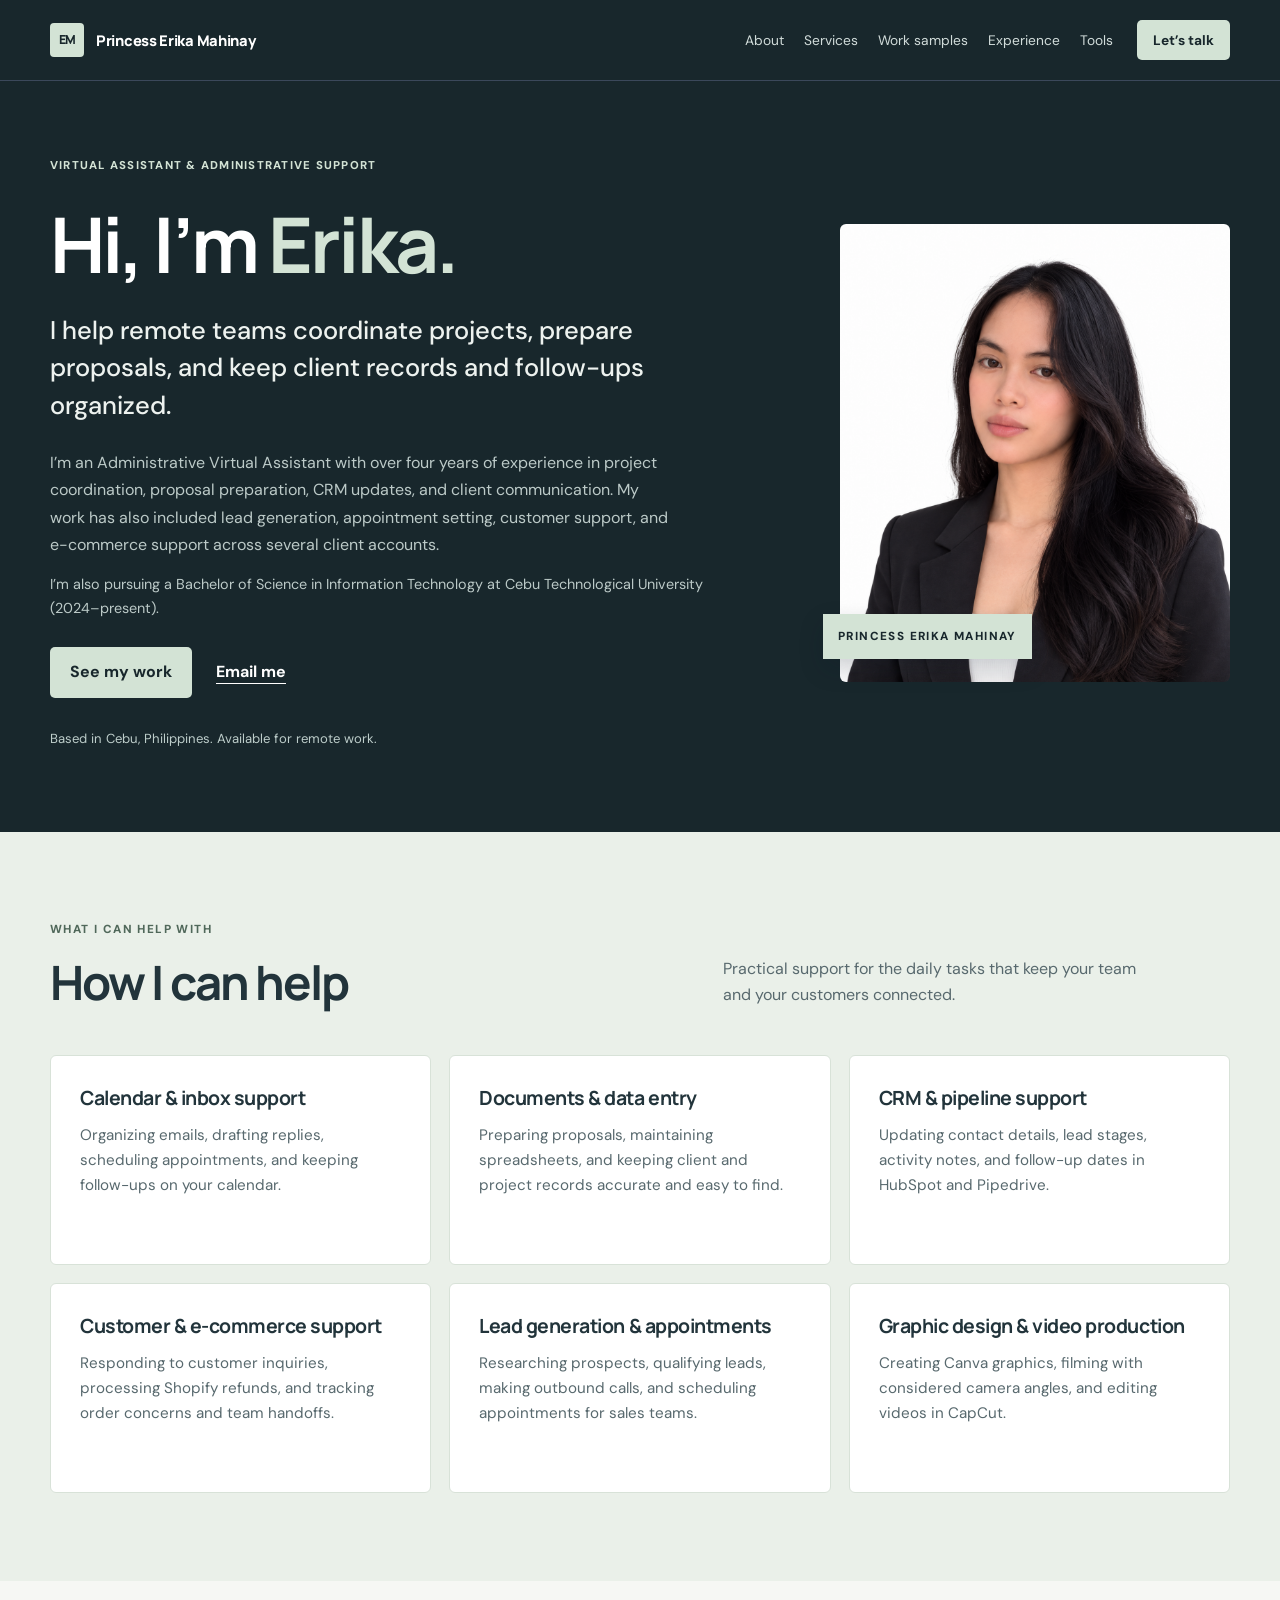
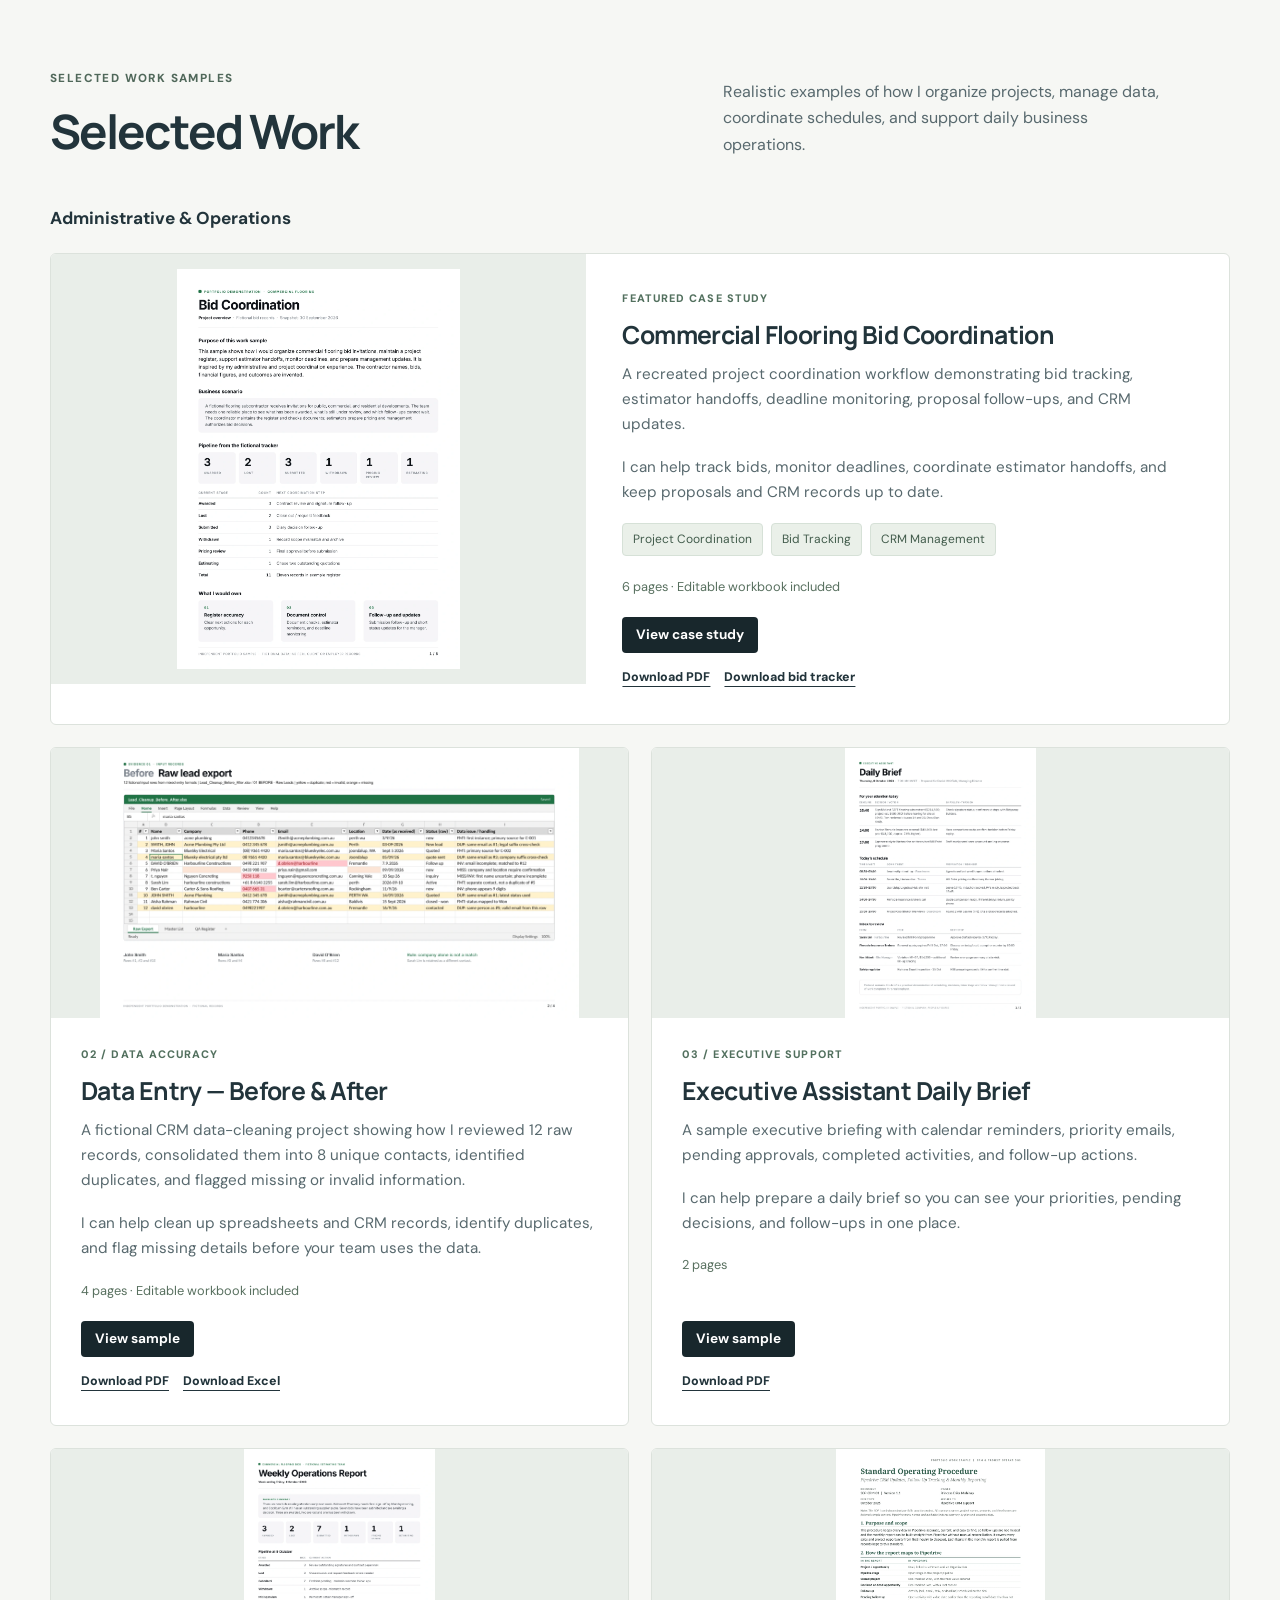
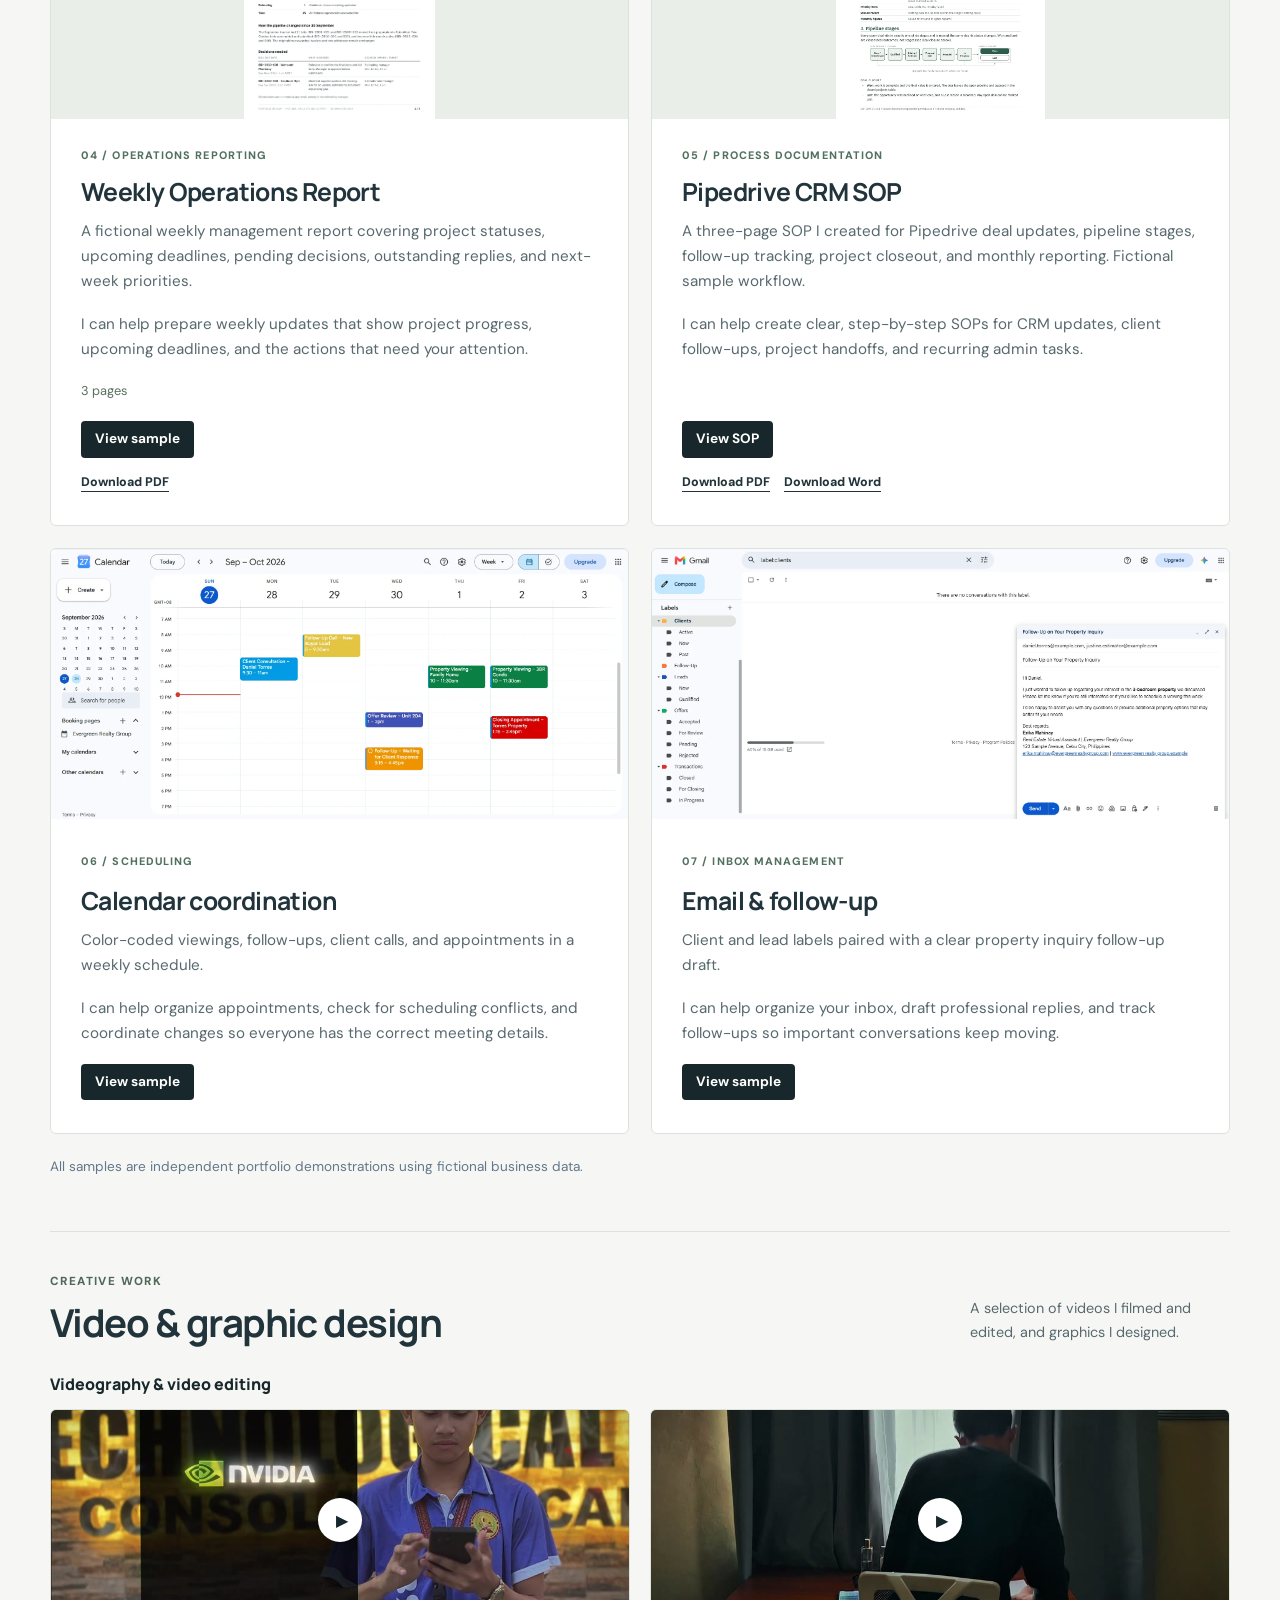
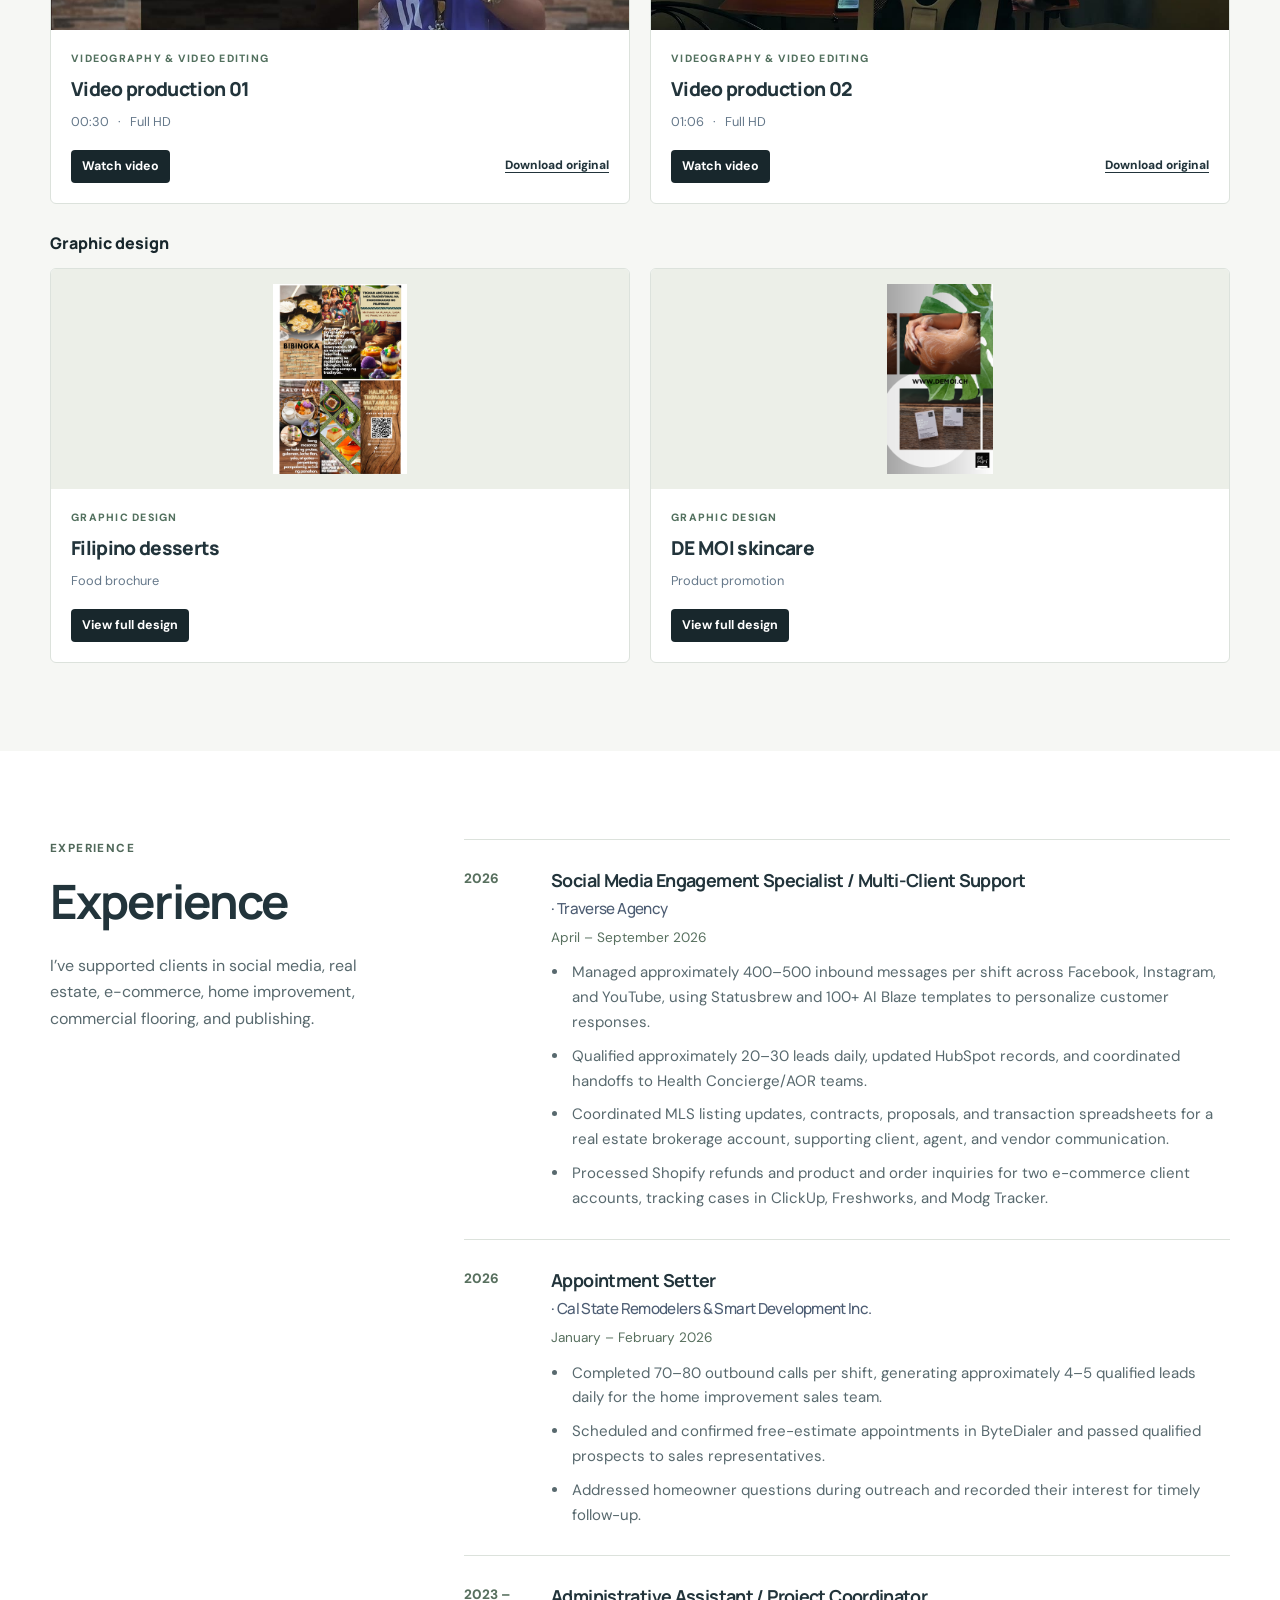
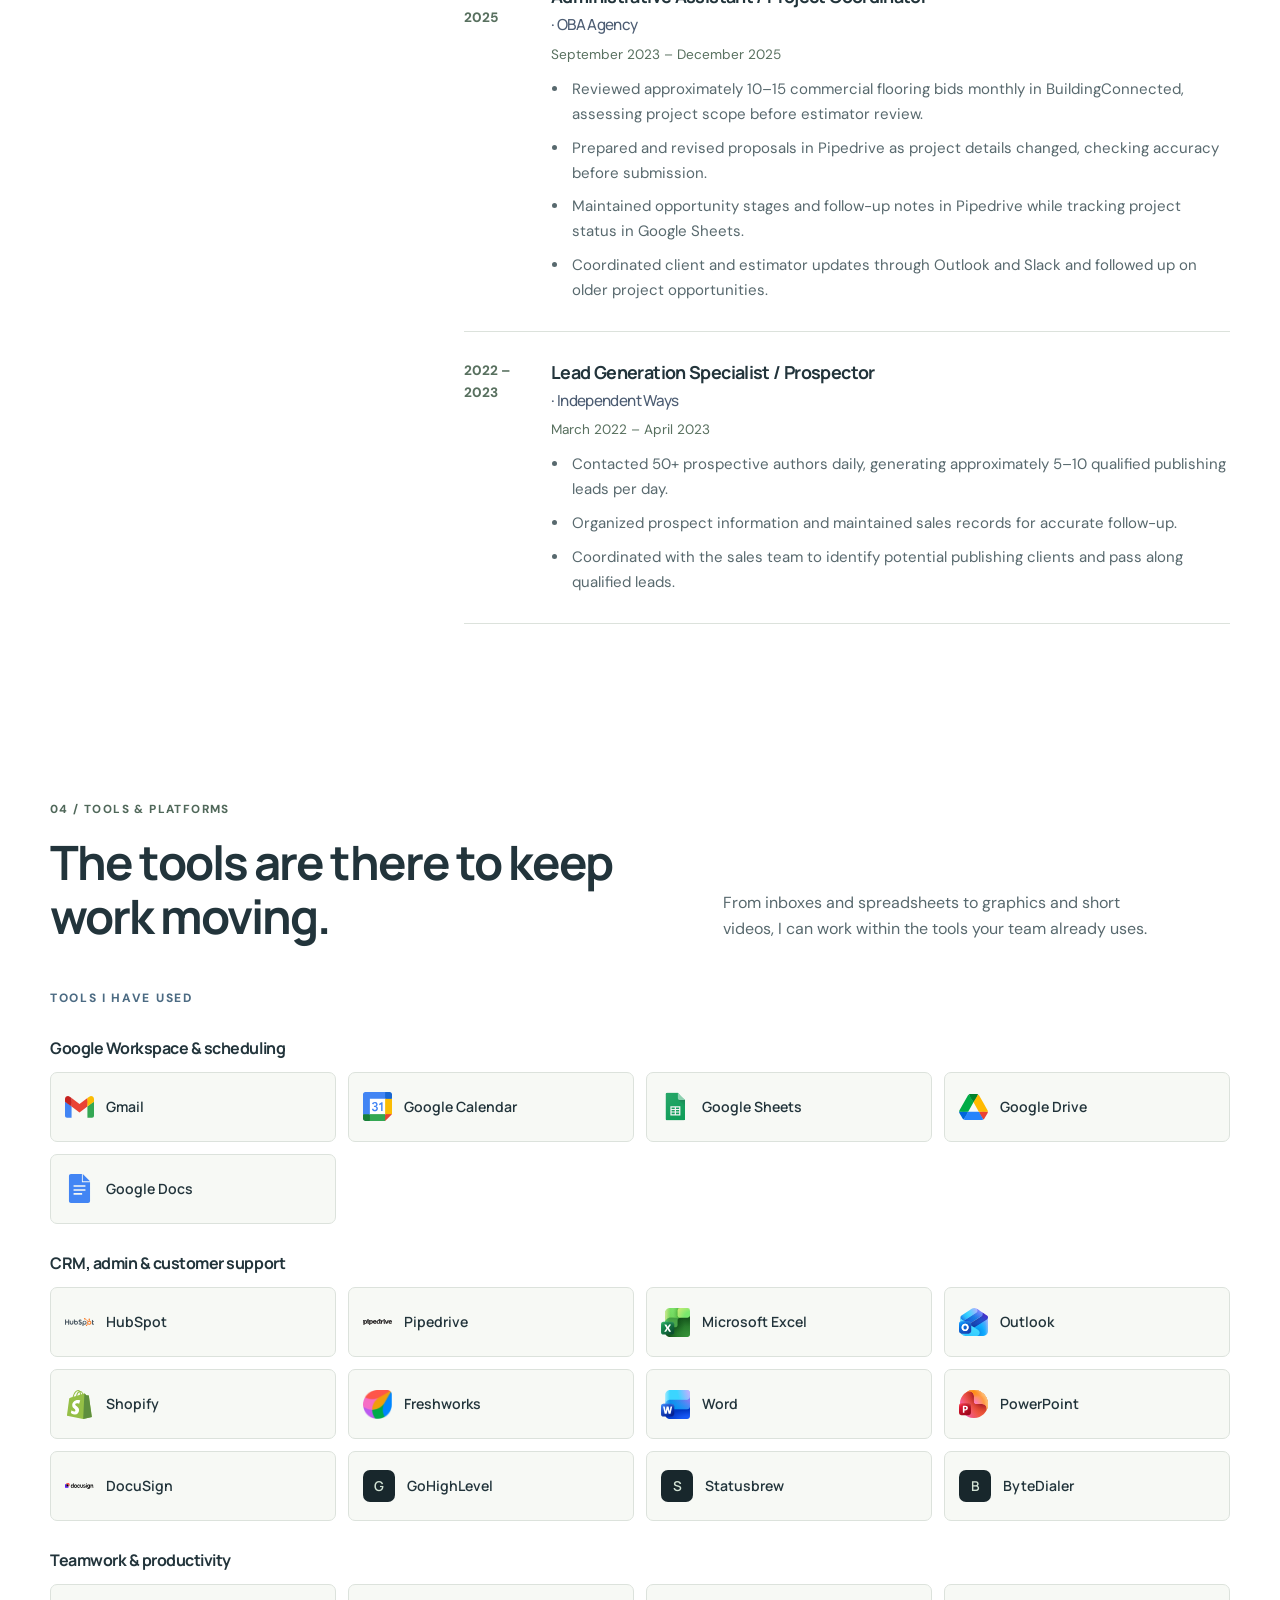
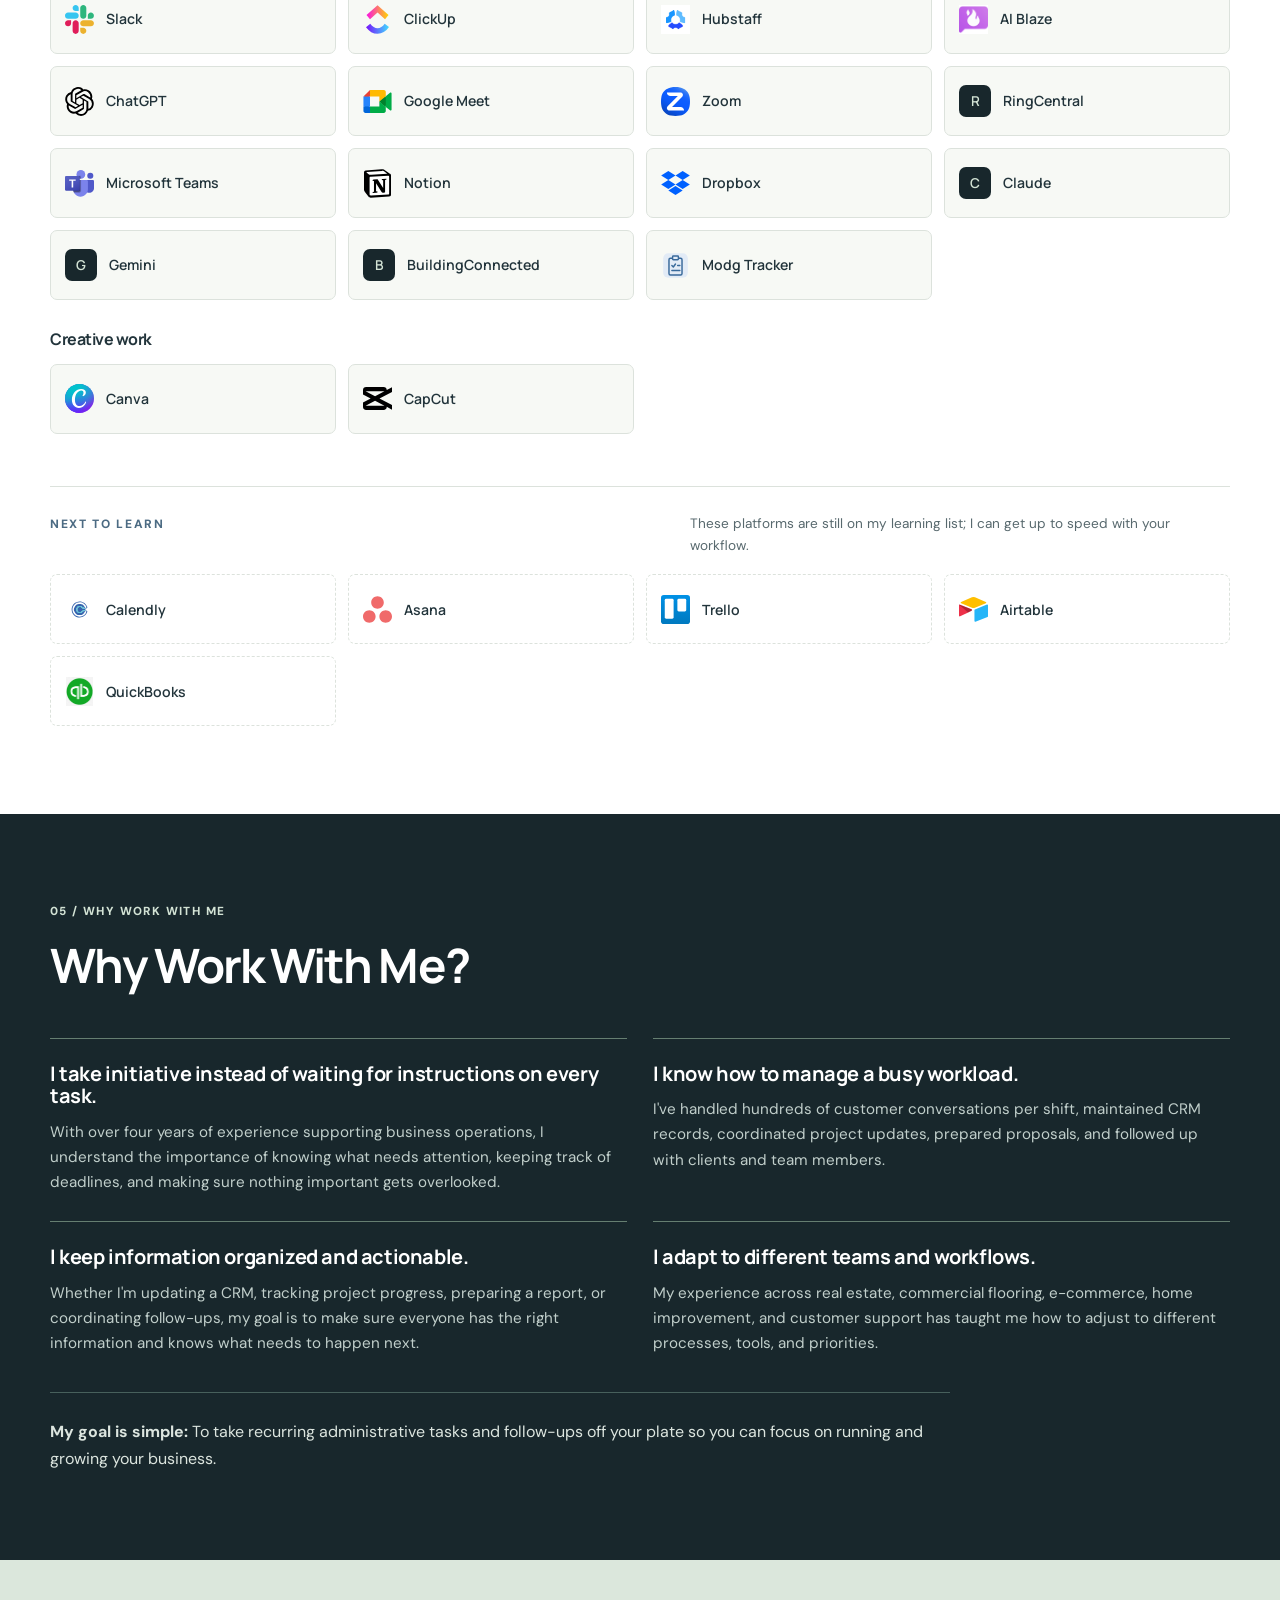
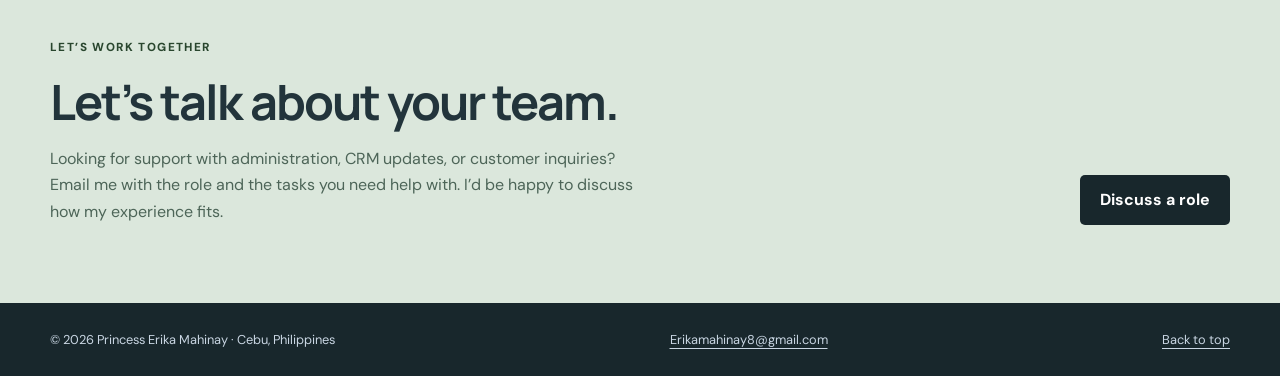
==== commit b91b8101: "Update Pipedrive SOP to revised version 1.1" ====
--- a/index.html
+++ b/index.html
@@ -61,9 +61,9 @@
 <article class="sample-card report-card " data-preview-pages='["samples/weekly-operations-report-page-1.webp","samples/weekly-operations-report-page-2.webp","samples/weekly-operations-report-page-3.webp"]' data-reveal="" id="weekly-operations-report">
 <button aria-label="Preview Weekly Operations Report" class="report-preview view-design" type="button"><img alt="Weekly Operations Report, fictional portfolio demonstration" loading="lazy" src="samples/weekly-operations-report-page-1.webp"/></button>
 <div class="sample-copy"><span>04 / OPERATIONS REPORTING</span><h3>Weekly Operations Report</h3><p>A fictional weekly management report covering project statuses, upcoming deadlines, pending decisions, outstanding replies, and next-week priorities.</p><p class="sample-client-support">I can help prepare weekly updates that show project progress, upcoming deadlines, and the actions that need your attention.</p><p class="document-meta">3 pages</p><div class="report-actions"><button class="view-design report-view-button" type="button">View sample</button><div class="report-downloads"><a download="" href="samples/weekly-operations-report.pdf">Download PDF</a></div></div></div></article>
-<article class="sample-card report-card sop-card" data-preview-pages='["pipedrive-crm-sop-page-1.png","pipedrive-crm-sop-page-2.png","pipedrive-crm-sop-page-3.png"]' data-reveal="" id="sop-creation">
-<button aria-label="Open Pipedrive CRM SOP preview" class="report-preview view-design" type="button"><img alt="First page of my Pipedrive CRM standard operating procedure, with document details and a pipeline workflow" height="1780" loading="lazy" src="pipedrive-crm-sop-page-1.png" width="1376"/></button>
-<div class="sample-copy"><span>05 / PROCESS DOCUMENTATION</span><h3>Pipedrive CRM SOP</h3><p>A three-page SOP I created for CRM updates, follow-up tracking, project closeout, and monthly reporting. Fictional sample workflow.</p><p class="sample-client-support">I can help create clear, step-by-step SOPs for CRM updates, client follow-ups, project handoffs, and recurring admin tasks.</p><div class="report-actions"><button class="view-design report-view-button" type="button">View SOP</button><div class="report-downloads"><a download="" href="pipedrive-crm-sop.pdf">Download PDF</a><a download="" href="pipedrive-crm-sop.docx">Download Word</a></div></div></div>
+<article class="sample-card report-card sop-card" data-preview-pages='["pipedrive-crm-sop-v11-page-1.webp","pipedrive-crm-sop-v11-page-2.webp","pipedrive-crm-sop-v11-page-3.webp"]' data-reveal="" id="sop-creation">
+<button aria-label="Open Pipedrive CRM SOP preview" class="report-preview view-design" type="button"><img alt="First page of my revised Pipedrive CRM SOP, version 1.1, with document details and a pipeline workflow" height="2002" loading="lazy" src="pipedrive-crm-sop-v11-page-1.webp" width="1547"/></button>
+<div class="sample-copy"><span>05 / PROCESS DOCUMENTATION</span><h3>Pipedrive CRM SOP</h3><p>A three-page SOP I created for Pipedrive deal updates, pipeline stages, follow-up tracking, project closeout, and monthly reporting. Fictional sample workflow.</p><p class="sample-client-support">I can help create clear, step-by-step SOPs for CRM updates, client follow-ups, project handoffs, and recurring admin tasks.</p><div class="report-actions"><button class="view-design report-view-button" type="button">View SOP</button><div class="report-downloads"><a download="" href="pipedrive-crm-sop.pdf?v=536a02822ebb">Download PDF</a><a download="" href="pipedrive-crm-sop.docx?v=2d9e306264da">Download Word</a></div></div></div>
 </article>
 <article class="sample-card" data-reveal=""><button aria-label="Preview calendar scheduling sample" class="admin-preview view-design" type="button"><img alt="Weekly calendar with color-coded fictional client meetings, property viewings, follow-ups, and closing appointment" loading="lazy" src="sample-calendar.webp"/></button><div class="sample-copy"><span>06 / SCHEDULING</span><h3>Calendar coordination</h3><p>Color-coded viewings, follow-ups, client calls, and appointments in a weekly schedule.</p><p class="sample-client-support">I can help organize appointments, check for scheduling conflicts, and coordinate changes so everyone has the correct meeting details.</p><button class="view-design report-view-button" type="button">View sample</button></div></article>
 <article class="sample-card" data-reveal=""><button aria-label="Preview email management sample" class="admin-preview view-design" type="button"><img alt="Gmail example with organized real estate labels and a drafted follow-up email to a fictional client" loading="lazy" src="sample-email.webp"/></button><div class="sample-copy"><span>07 / INBOX MANAGEMENT</span><h3>Email &amp; follow-up</h3><p>Client and lead labels paired with a clear property inquiry follow-up draft.</p><p class="sample-client-support">I can help organize your inbox, draft professional replies, and track follow-ups so important conversations keep moving.</p><button class="view-design report-view-button" type="button">View sample</button></div></article>
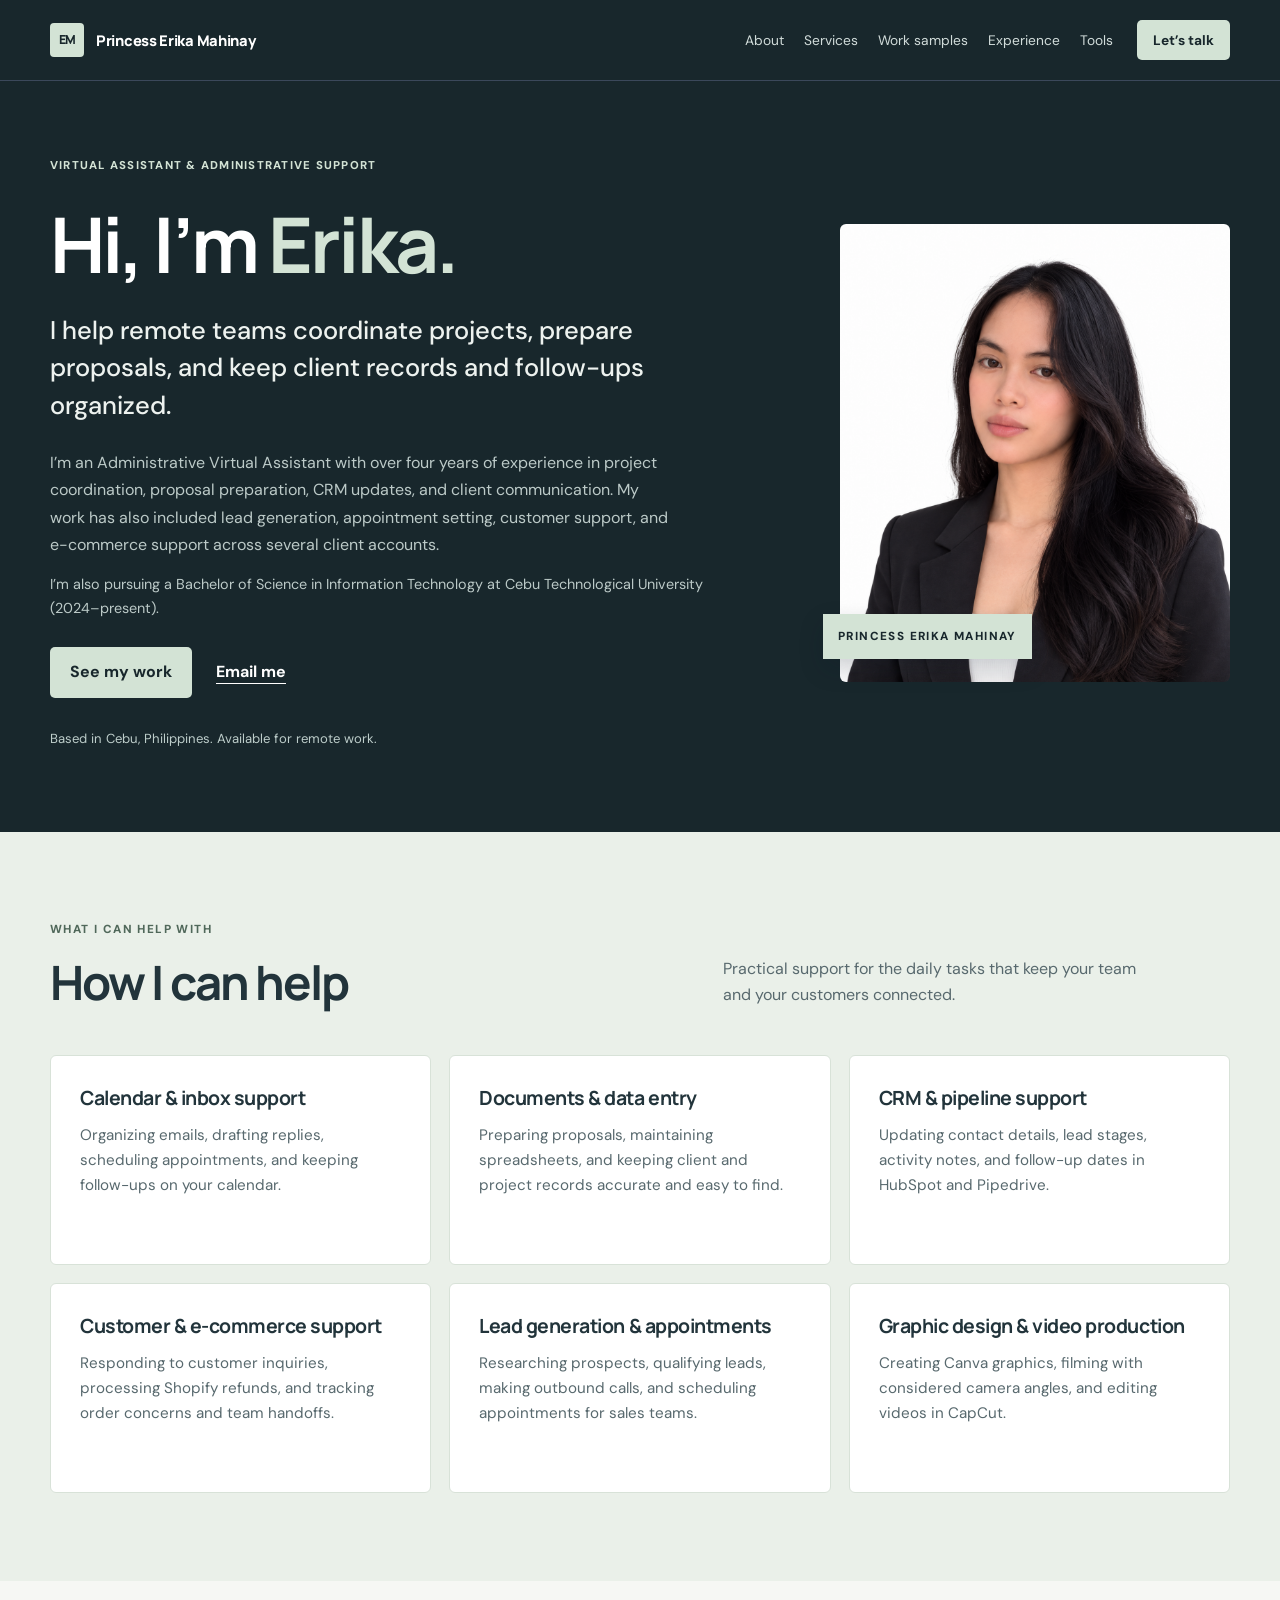
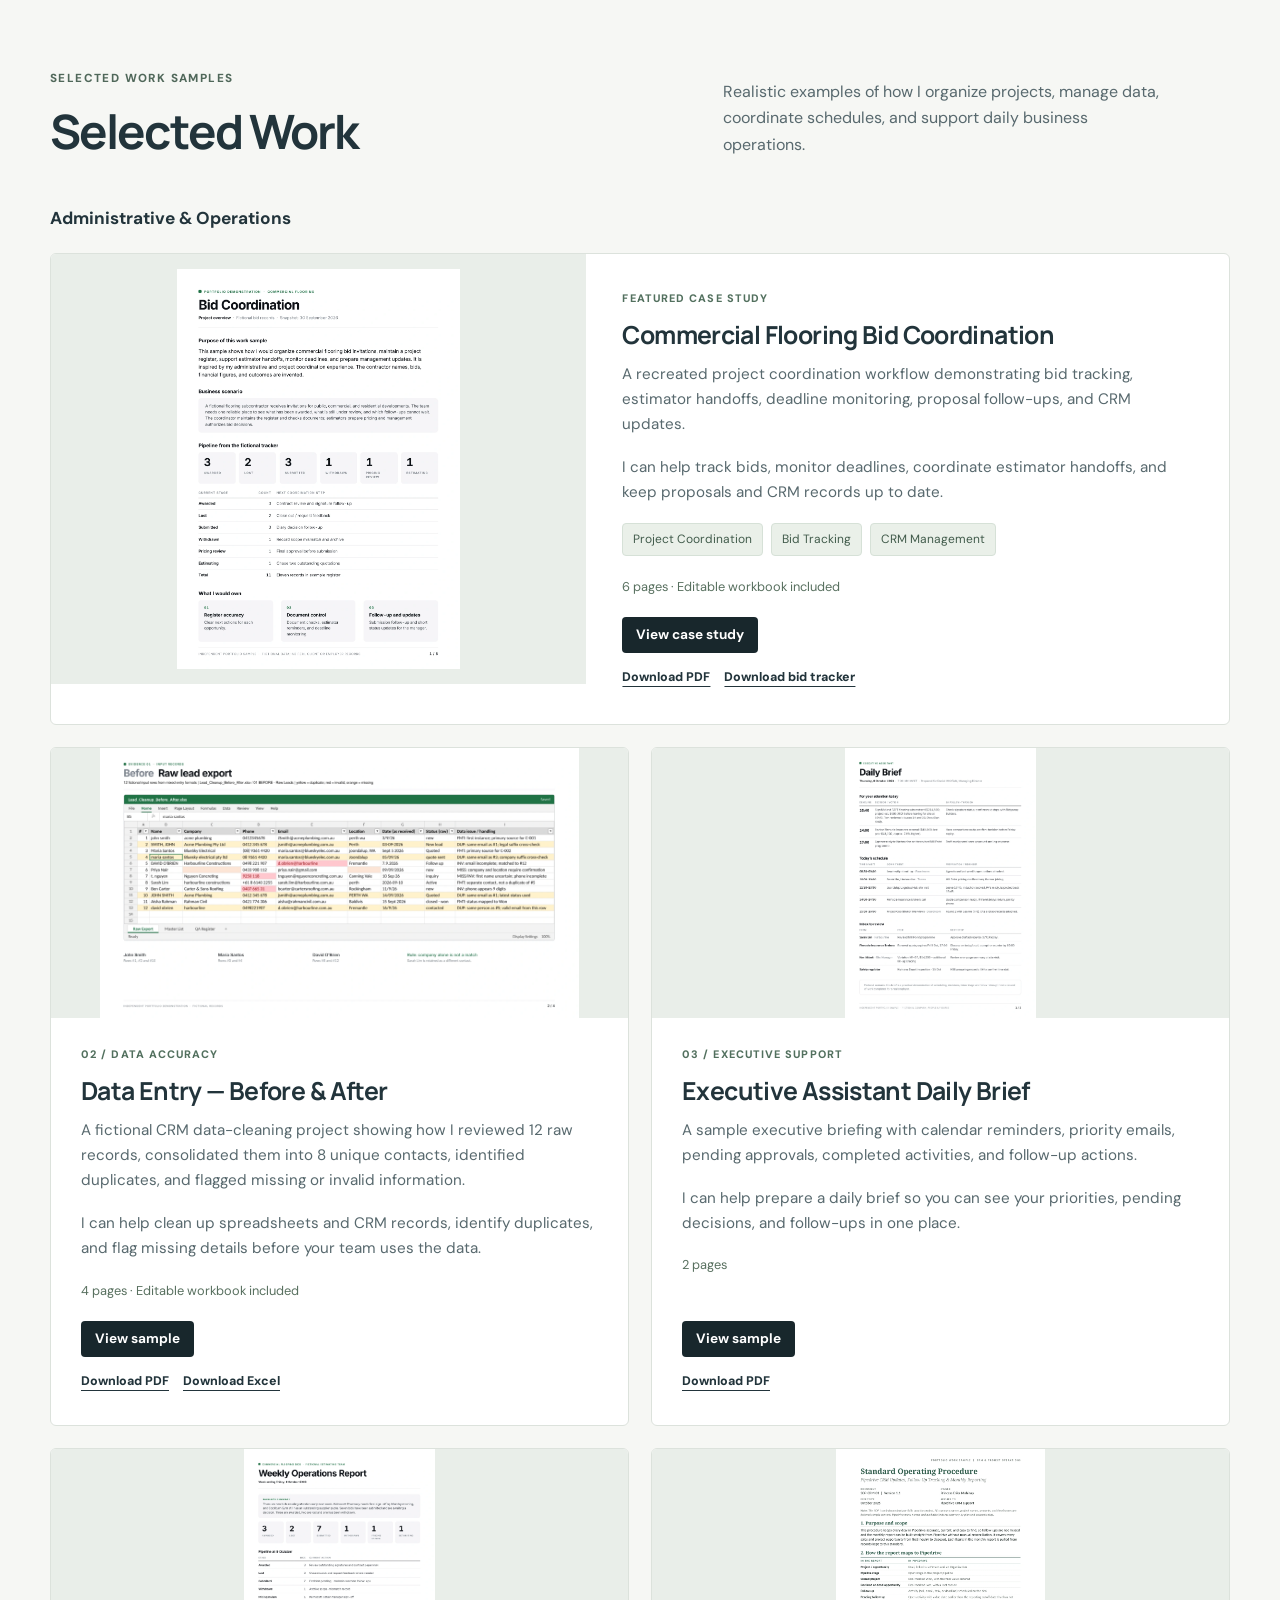
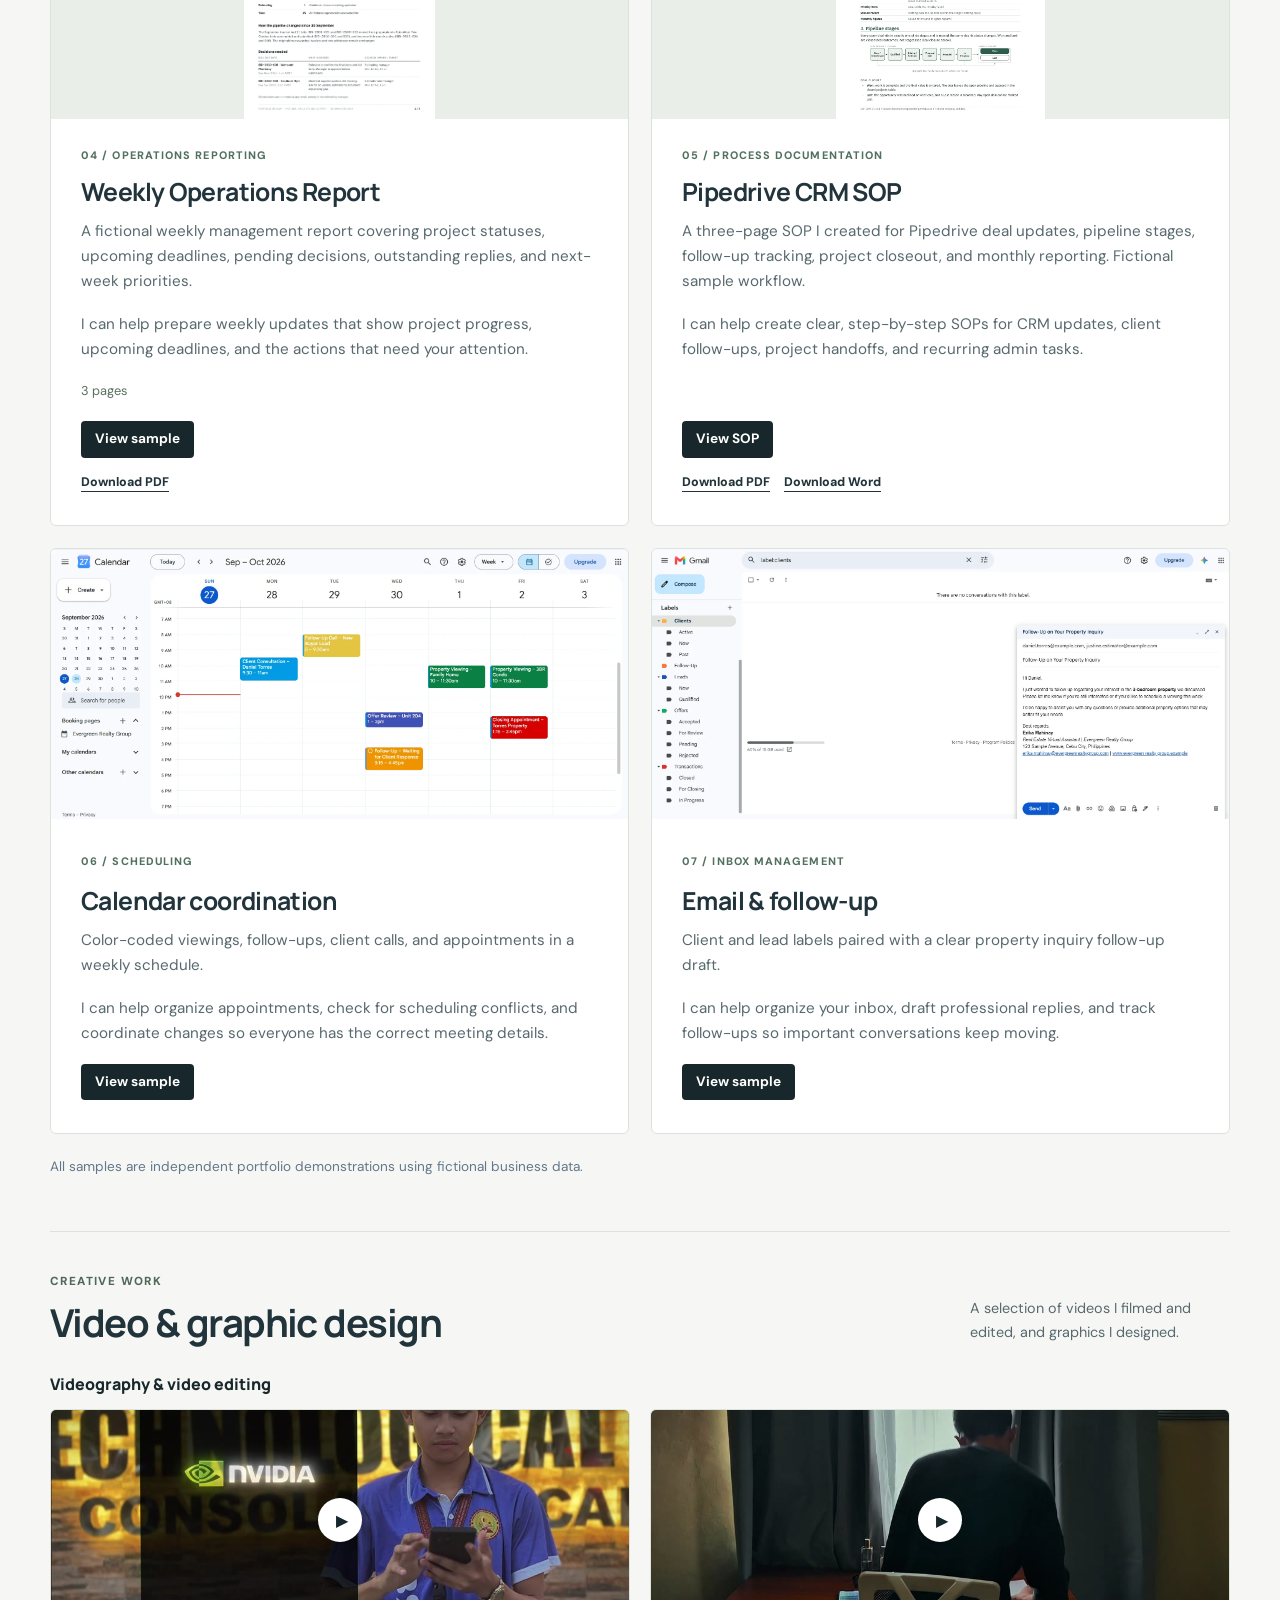
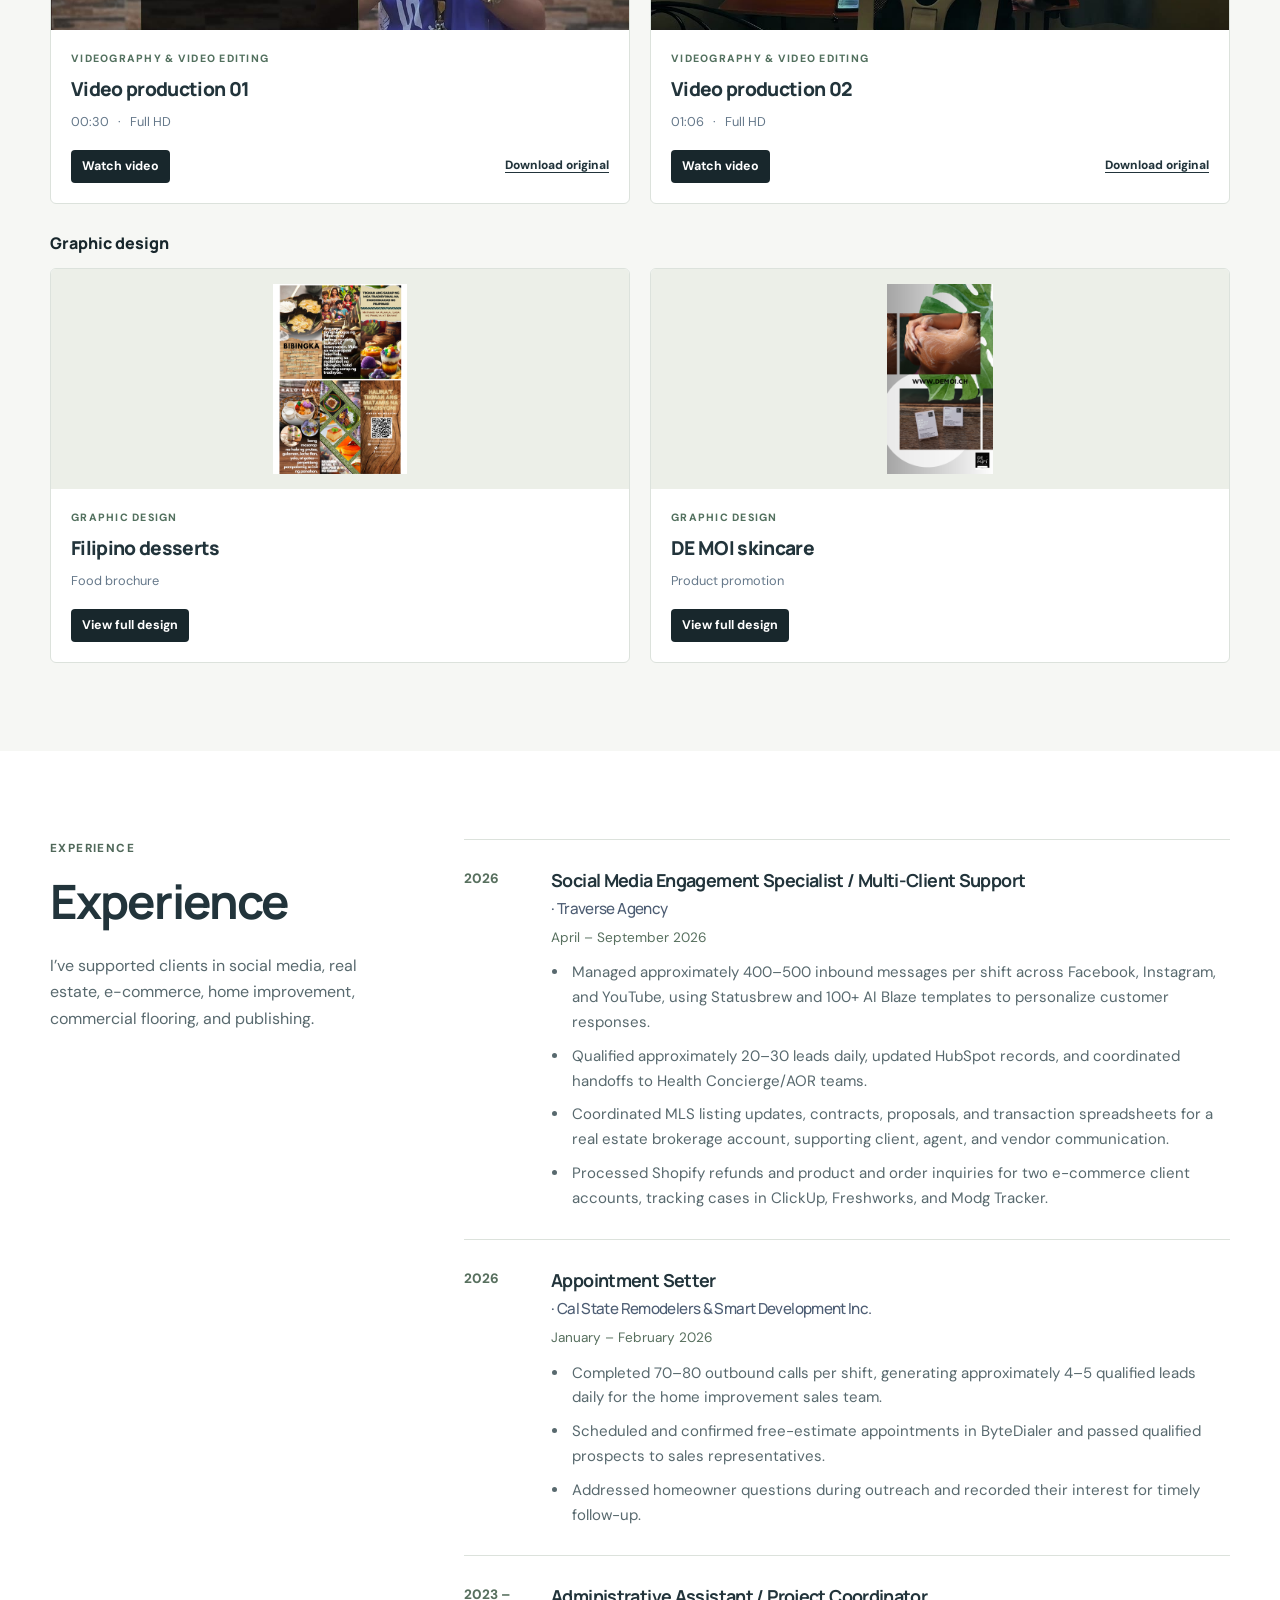
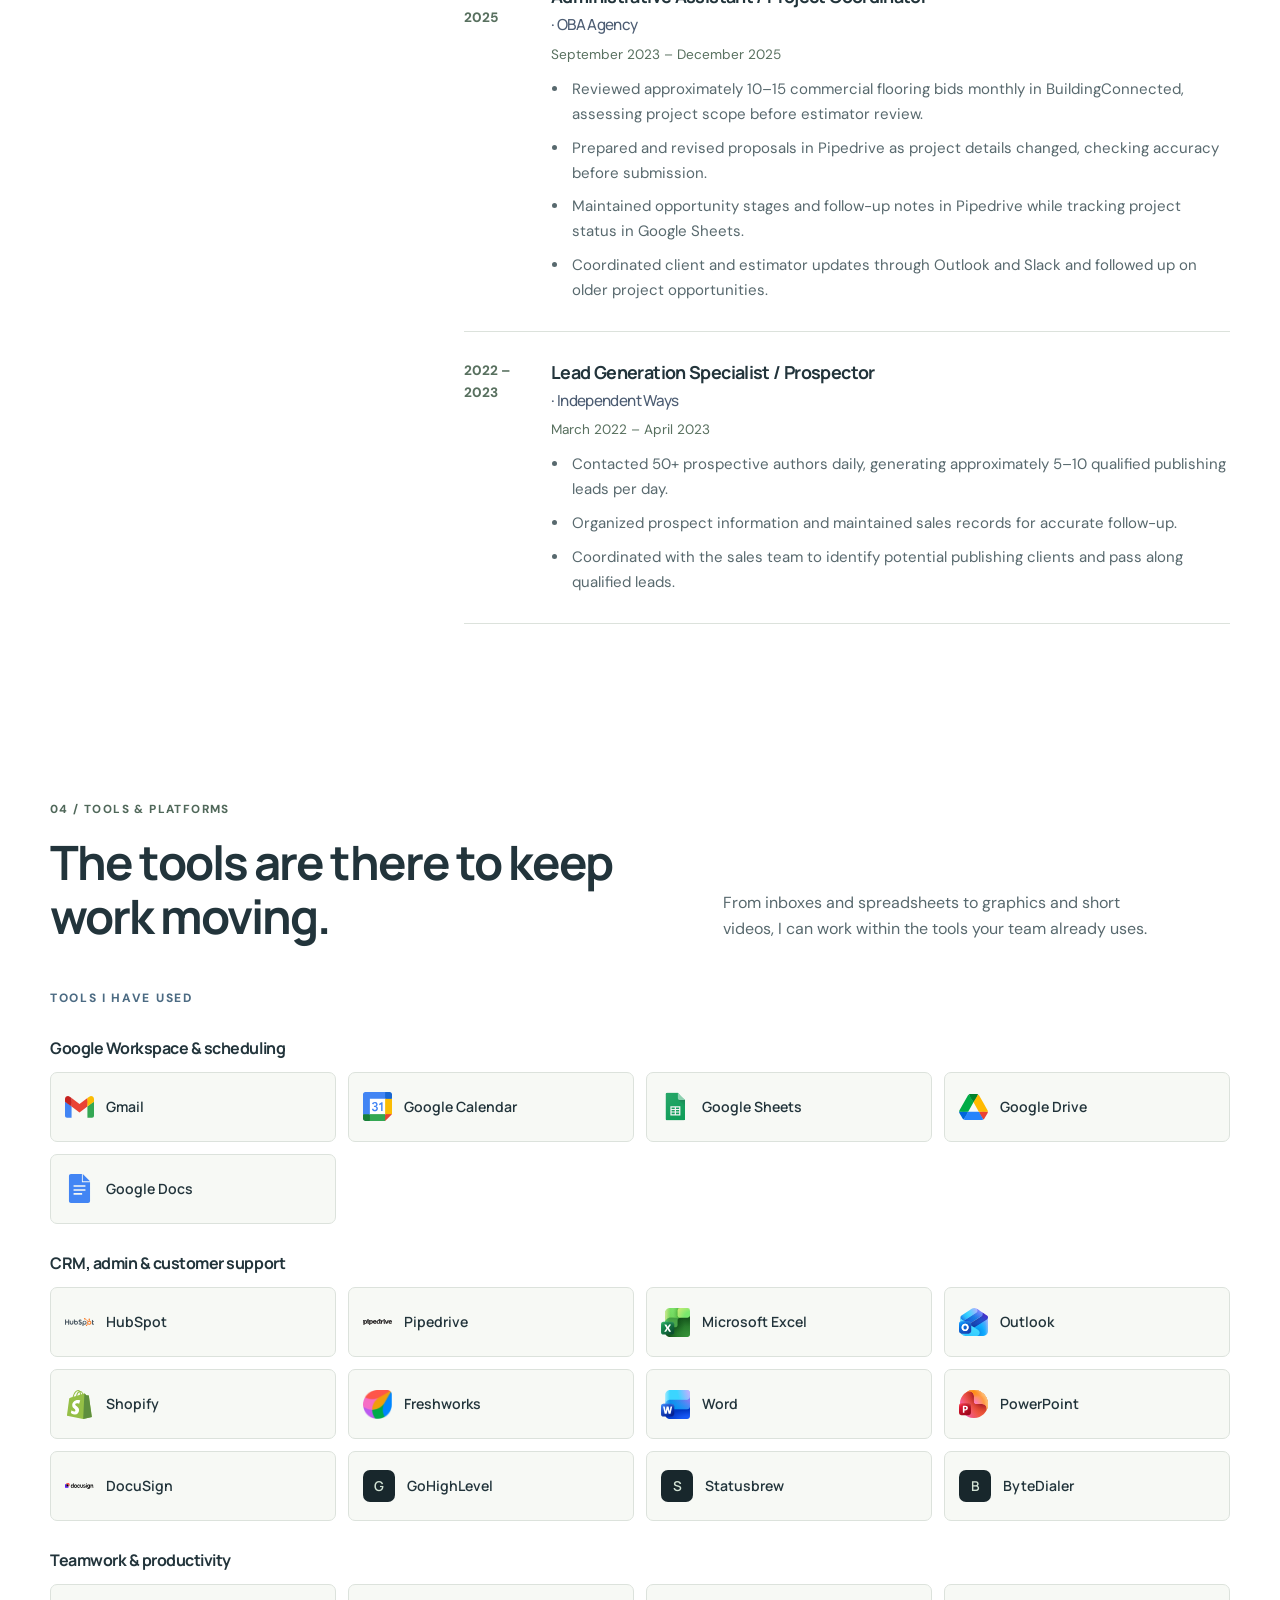
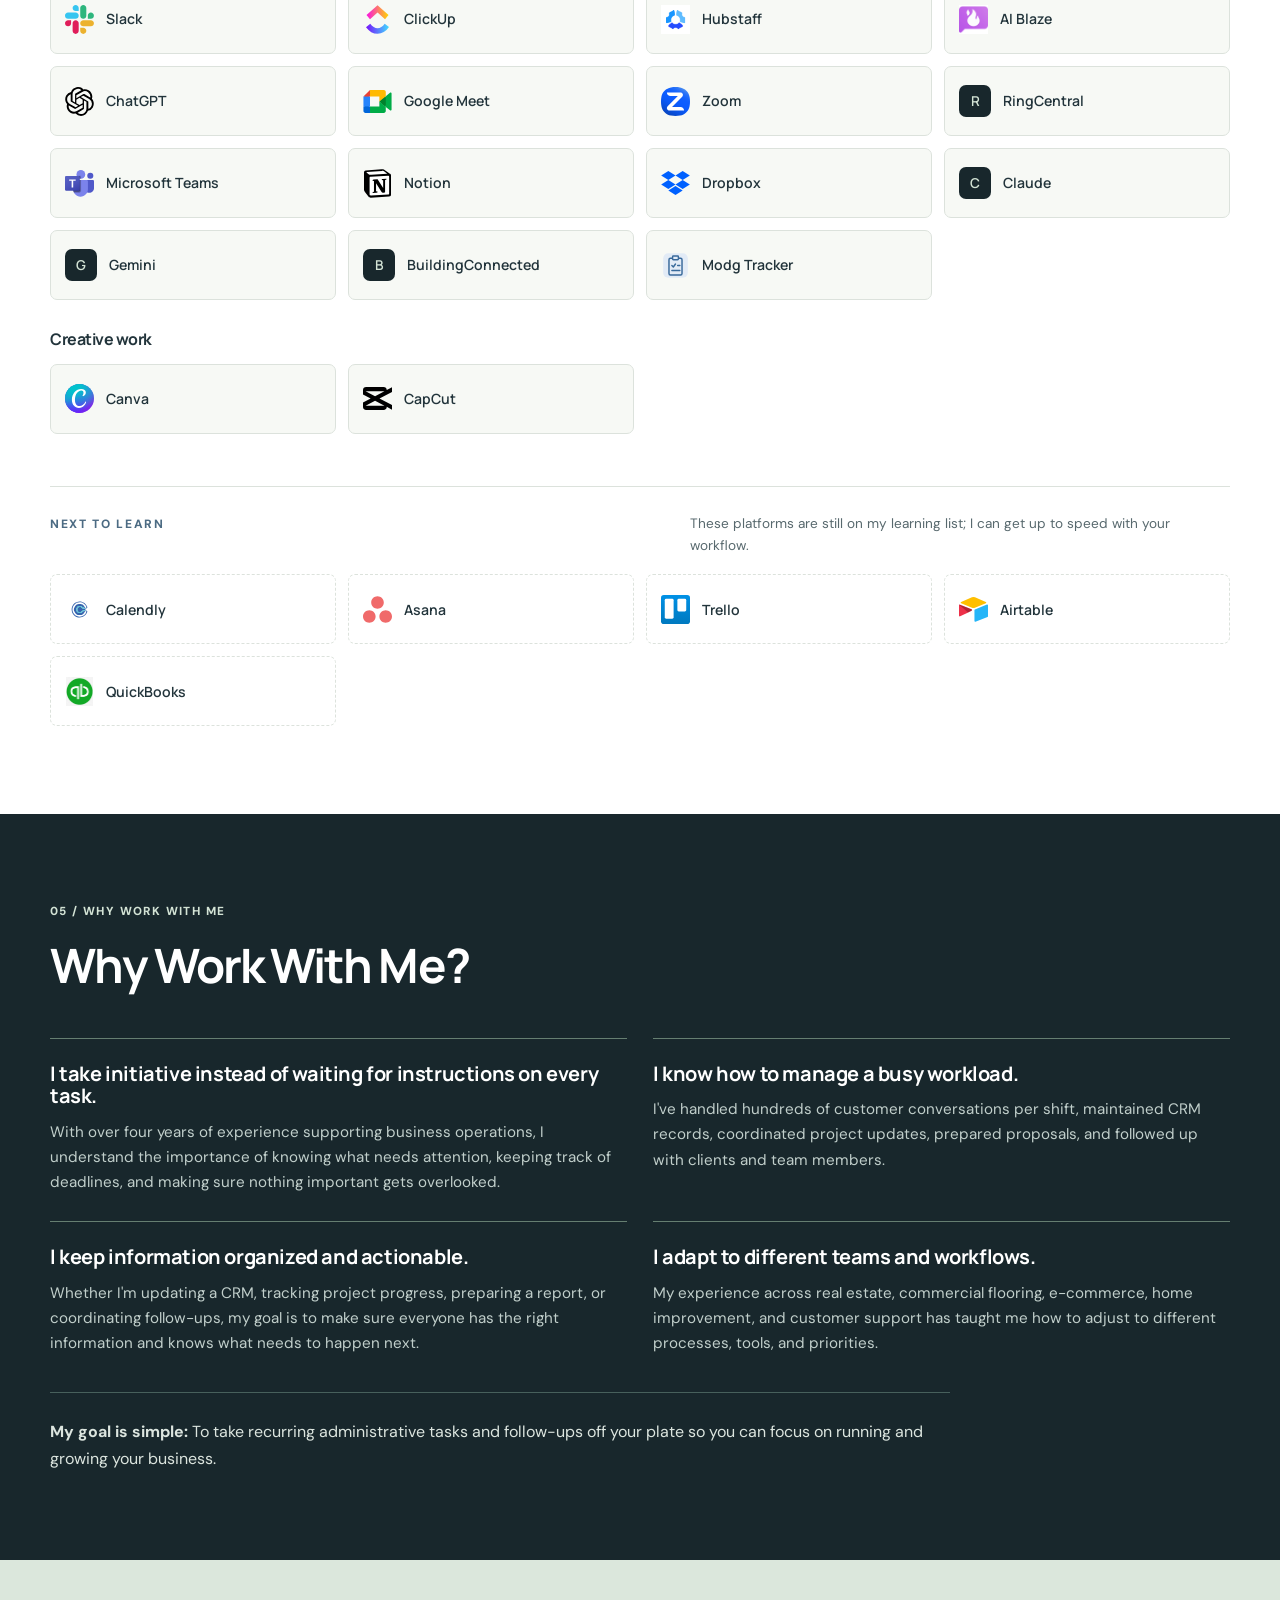
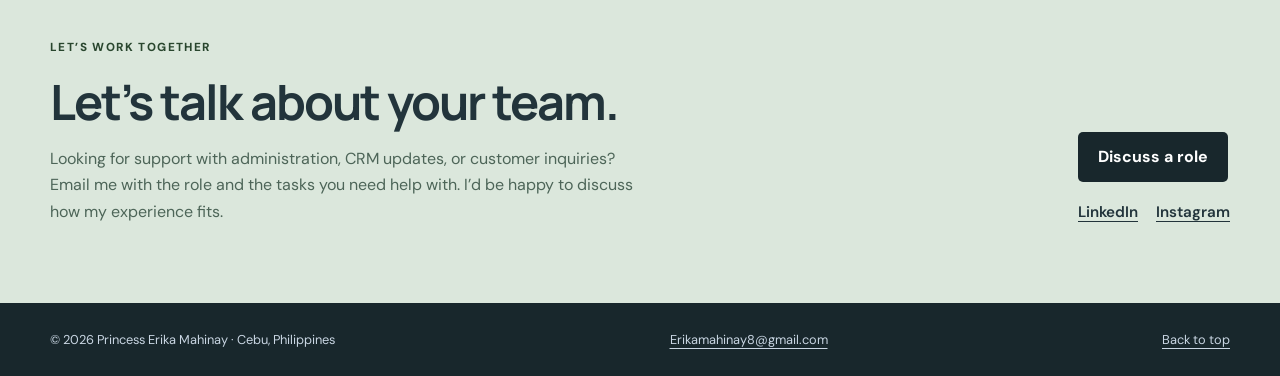
==== commit 0a153319: "Add LinkedIn and Instagram to portfolio contact section" ====
--- a/index.html
+++ b/index.html
@@ -11,7 +11,7 @@
 <link href="https://fonts.googleapis.com" rel="preconnect"/>
 <link crossorigin="" href="https://fonts.gstatic.com" rel="preconnect"/>
 <link href="https://fonts.googleapis.com/css2?family=DM+Sans:wght@400;500;600;700&amp;family=Manrope:wght@400;500;600;700;800&amp;display=swap" rel="stylesheet"/>
-<link href="style.css?v=selected-work-20261010-2" rel="stylesheet"/>
+<link href="style.css?v=contact-social-20261010" rel="stylesheet"/>
 <script defer="" src="script.js?v=portfolio-refresh-1"></script>
 </head>
 <body>
@@ -212,7 +212,7 @@
 </div>
 <p data-reveal="" style="margin:36px 0 0;padding-top:26px;border-top:1px solid #47605c;color:#dce5df;max-width:900px"><strong>My goal is simple:</strong> To take recurring administrative tasks and follow-ups off your plate so you can focus on running and growing your business.</p>
 </div></section>
-<section aria-labelledby="contact-title" class="contact" id="contact"><div class="shell contact-layout" data-reveal=""><div><p class="eyebrow">LET’S WORK TOGETHER</p><h2 id="contact-title">Let’s talk about your team.</h2><p>Looking for support with administration, CRM updates, or customer inquiries? Email me with the role and the tasks you need help with. I’d be happy to discuss how my experience fits.</p></div><a class="button button-dark" href="mailto:Erikamahinay8@gmail.com?subject=Virtual%20Assistant%20Opportunity">Discuss a role </a></div></section>
+<section aria-labelledby="contact-title" class="contact" id="contact"><div class="shell contact-layout" data-reveal=""><div><p class="eyebrow">LET’S WORK TOGETHER</p><h2 id="contact-title">Let’s talk about your team.</h2><p>Looking for support with administration, CRM updates, or customer inquiries? Email me with the role and the tasks you need help with. I’d be happy to discuss how my experience fits.</p></div><div class="contact-actions"><a class="button button-dark" href="mailto:Erikamahinay8@gmail.com?subject=Virtual%20Assistant%20Opportunity">Discuss a role</a><div aria-label="Social profiles" class="contact-social-links"><a href="https://www.linkedin.com/in/princess-erika-mahinay" rel="noopener noreferrer" target="_blank">LinkedIn</a><a aria-label="Instagram profile erika.mhn_" href="https://www.instagram.com/erika.mhn_/" rel="noopener noreferrer" target="_blank">Instagram</a></div></div></div></section>
 </main>
 <footer class="footer"><div class="shell footer-inner"><span>© 2026 Princess Erika Mahinay · Cebu, Philippines</span><a href="mailto:Erikamahinay8@gmail.com">Erikamahinay8@gmail.com</a><a href="#top">Back to top</a></div></footer>
 </body>
--- a/style.css
+++ b/style.css
@@ -127,3 +127,9 @@
 #samples .admin-sample-grid .report-downloads{flex-wrap:wrap;gap:14px}
 @media(max-width:850px){#samples .case-study-feature{grid-template-columns:1fr}#samples .case-study-feature .report-preview{min-height:0}#samples .case-study-feature .report-preview img{height:320px}}
 @media(max-width:620px){#samples .case-study-feature .sample-copy{padding:25px}#samples .admin-sample-grid .report-preview img{height:225px}#samples .case-study-feature .report-preview img{height:275px}}
+
+/* Contact profile links */
+.contact-actions{display:flex;flex-direction:column;align-items:flex-start;gap:18px;flex-shrink:0}
+.contact-social-links{display:flex;flex-wrap:wrap;gap:18px}
+.contact-social-links a{font-size:.95rem;font-weight:600;text-decoration:underline;text-underline-offset:4px}
+.contact-social-links a:hover{color:#426450}
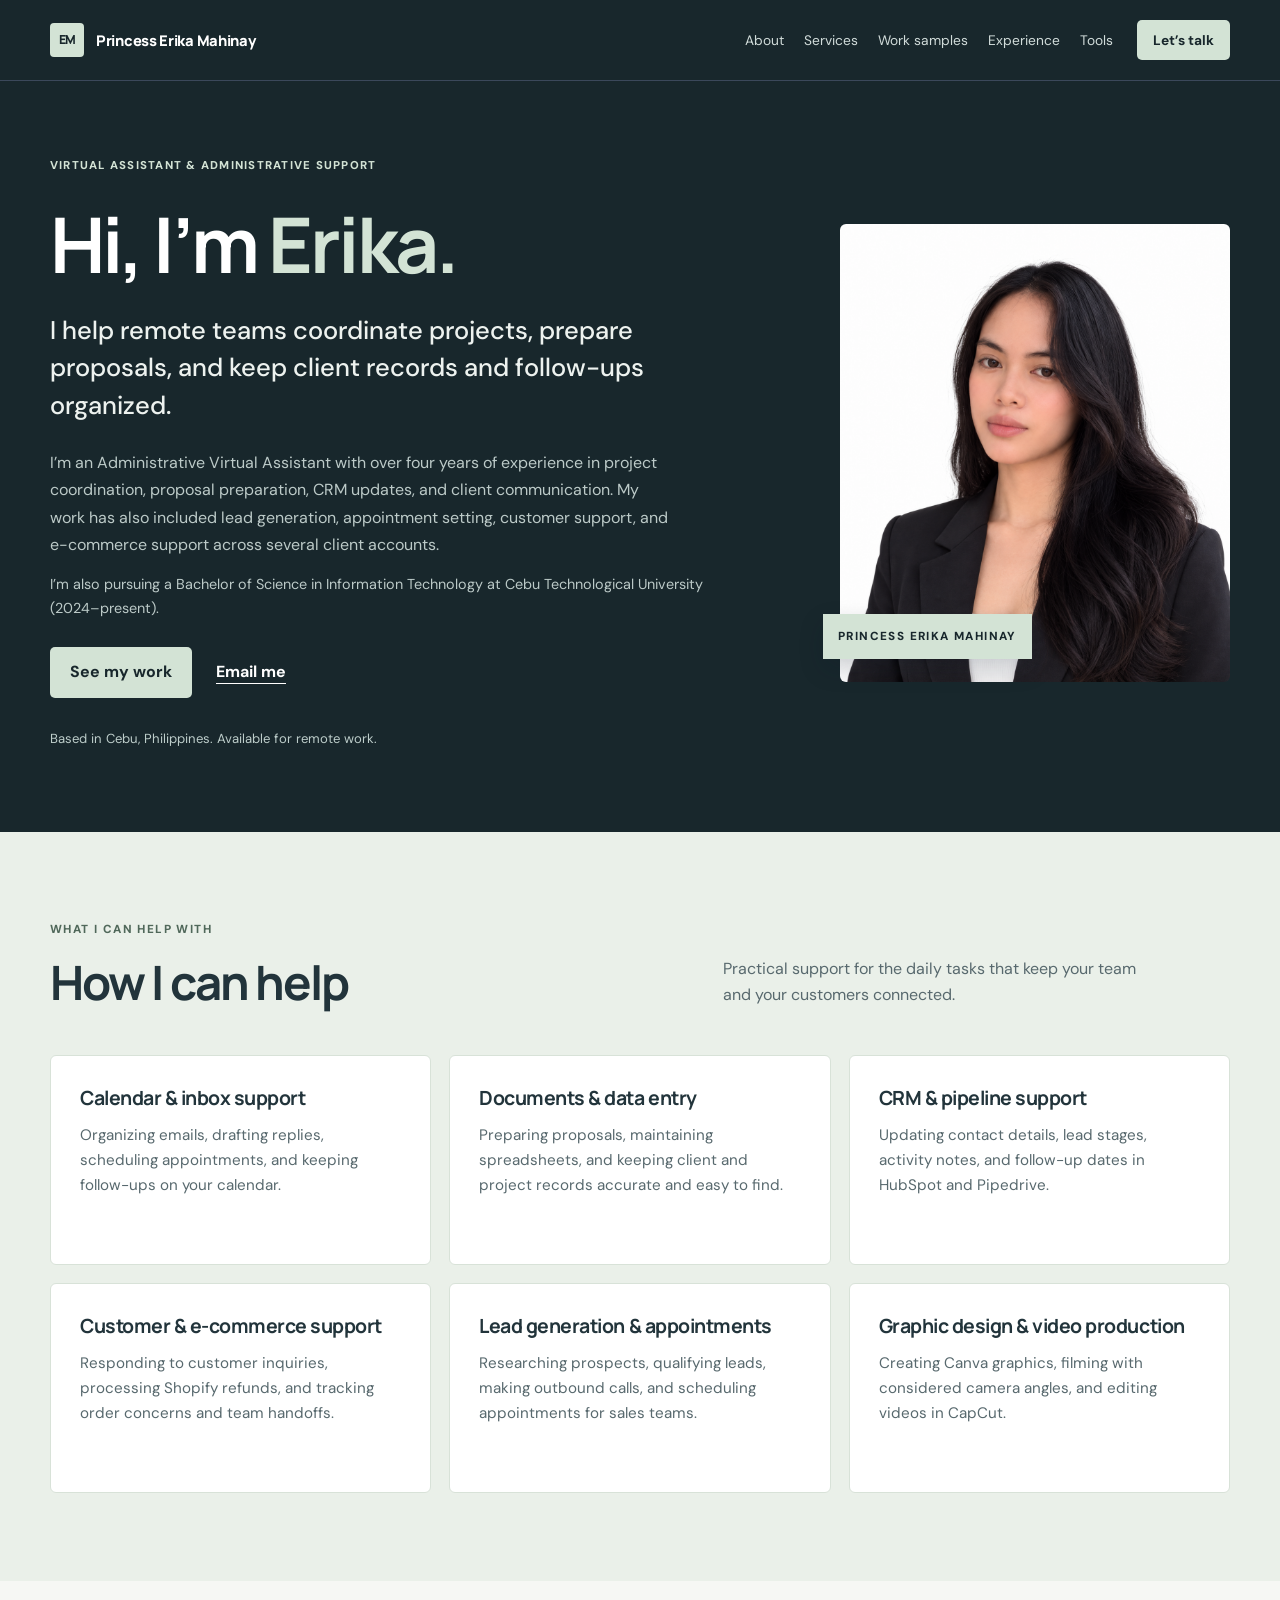
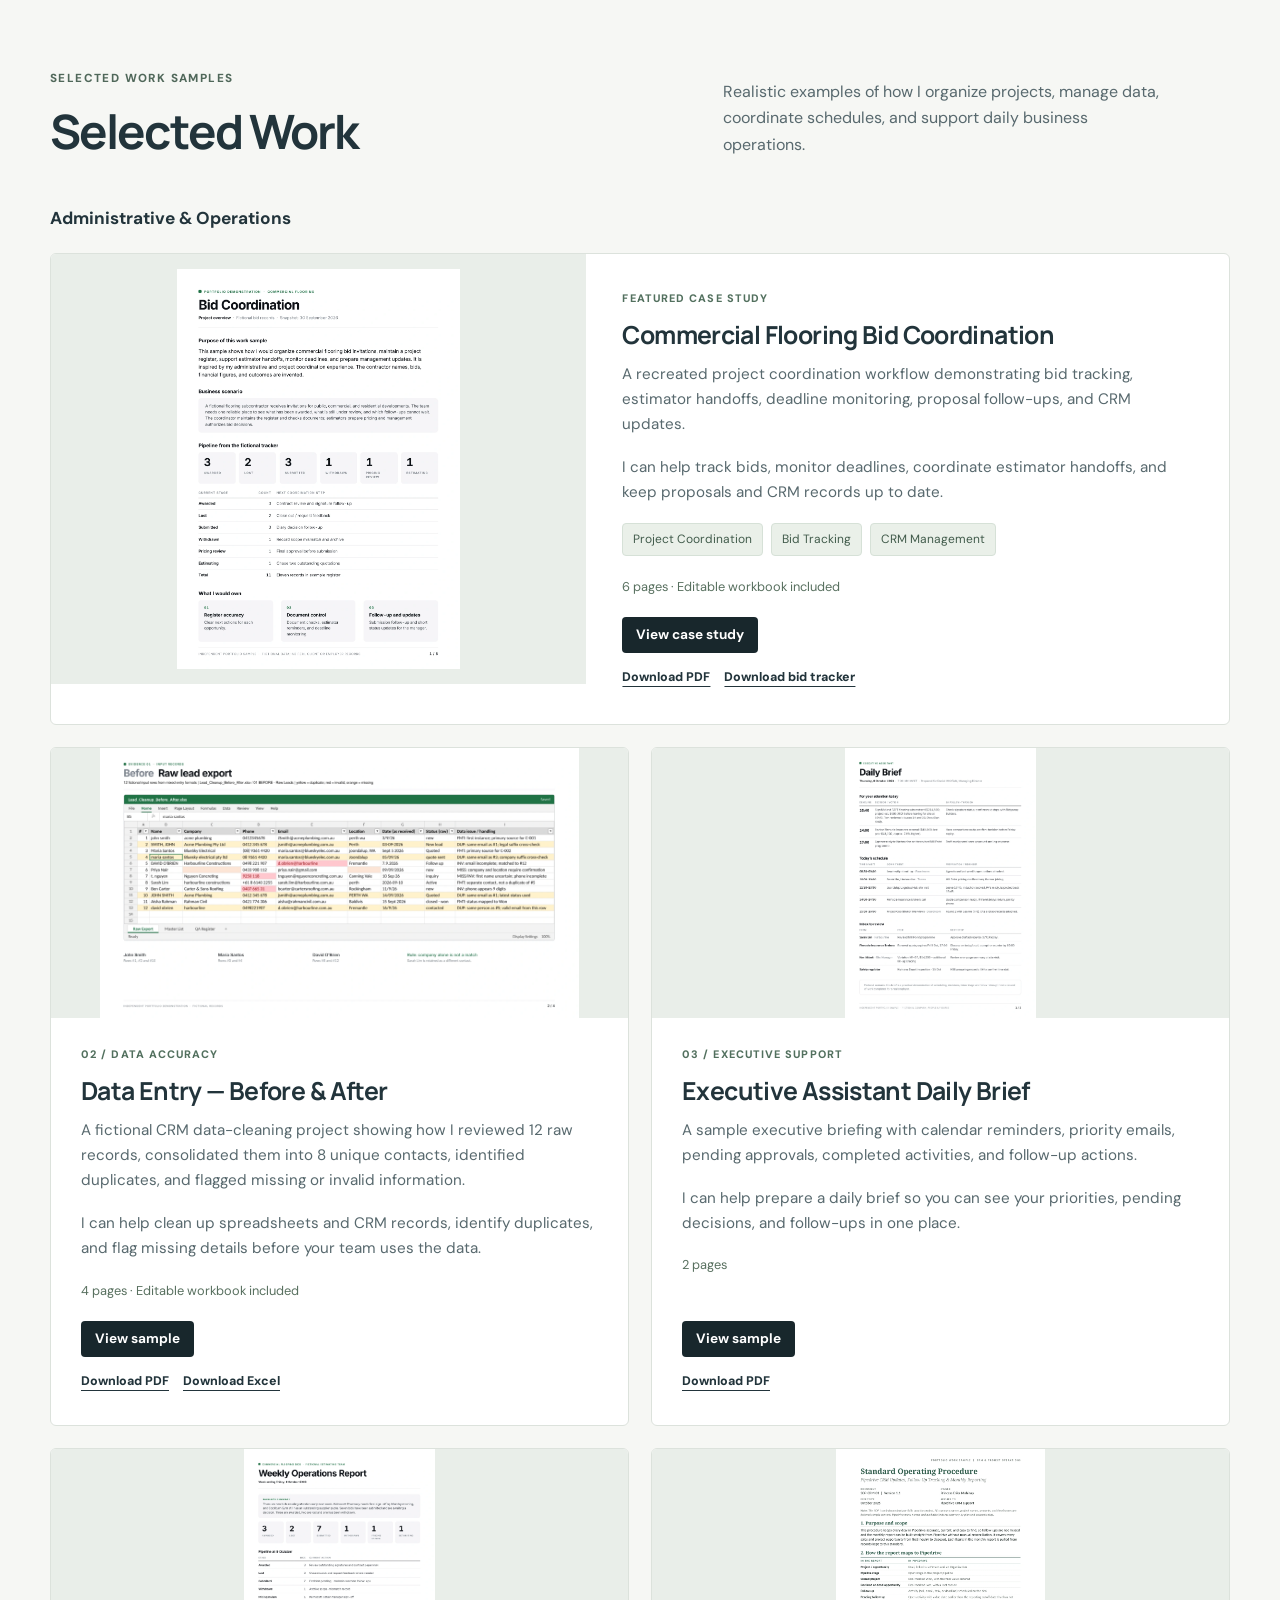
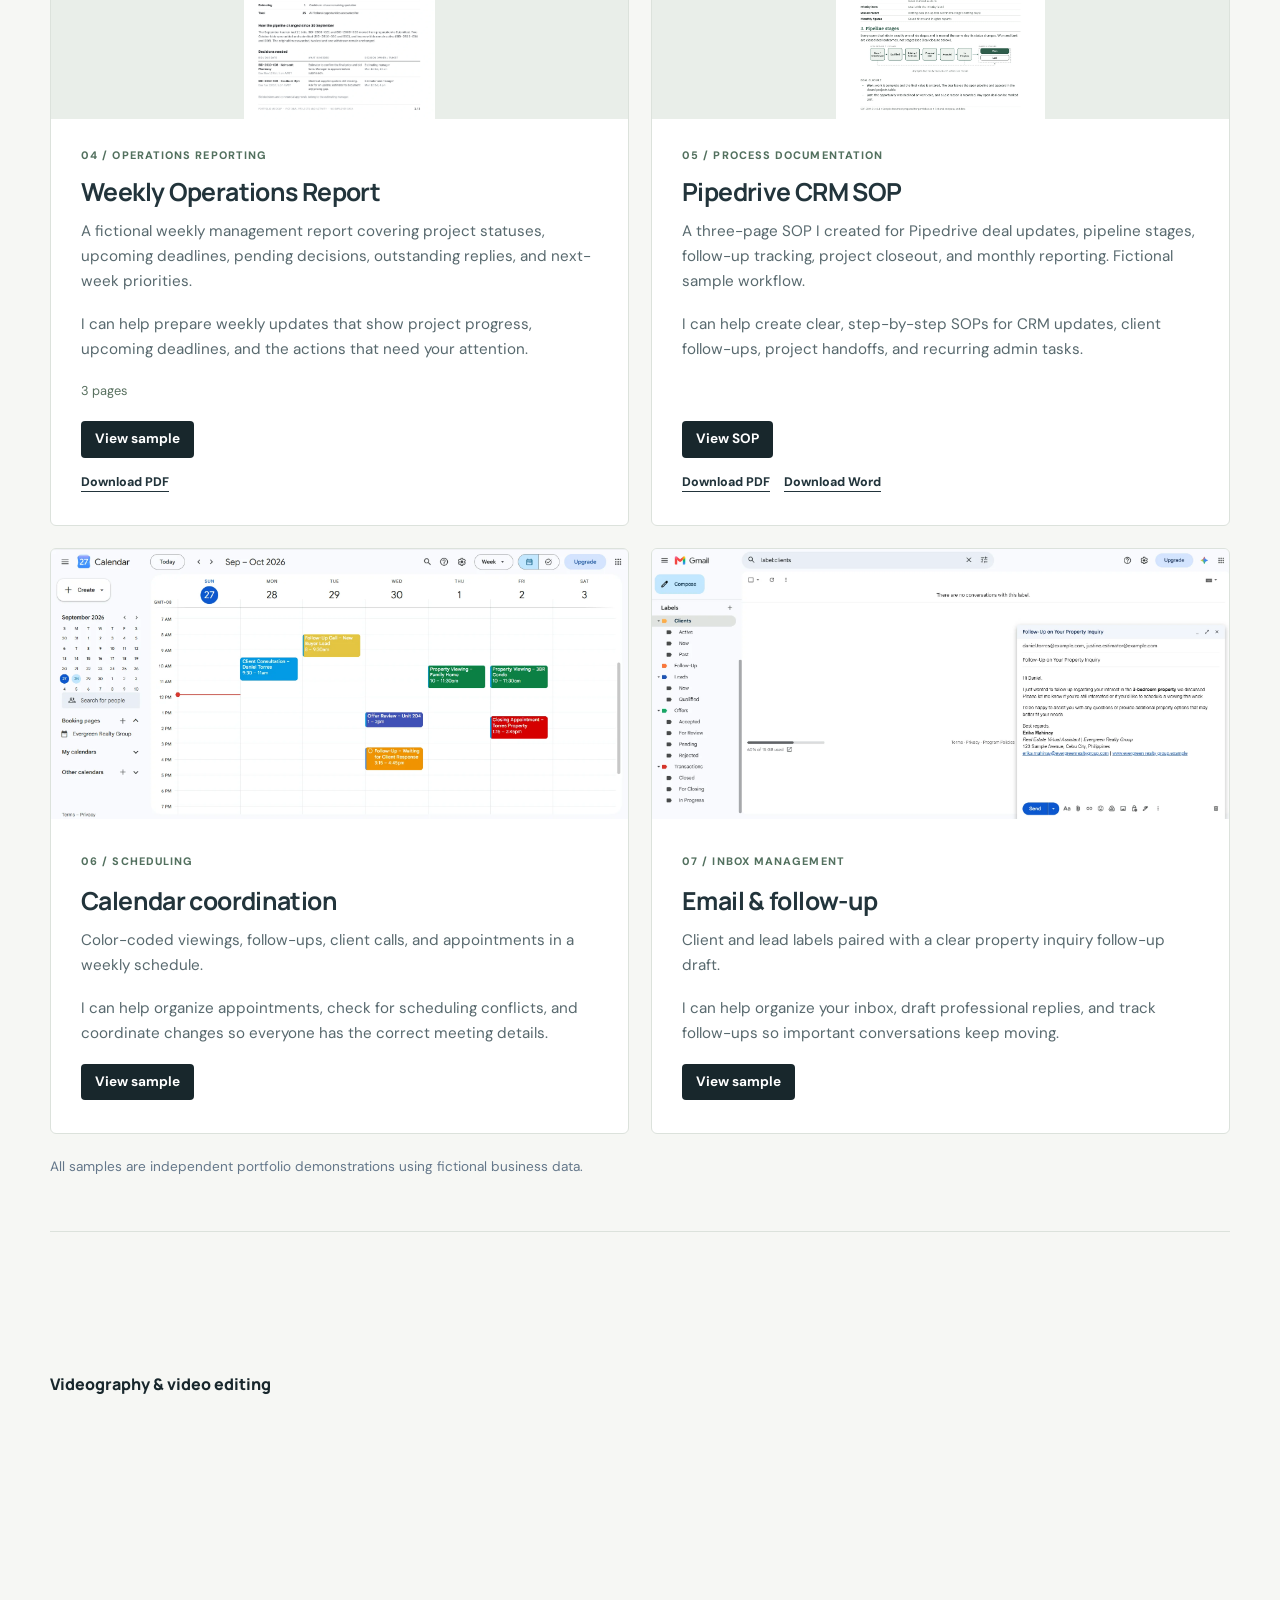
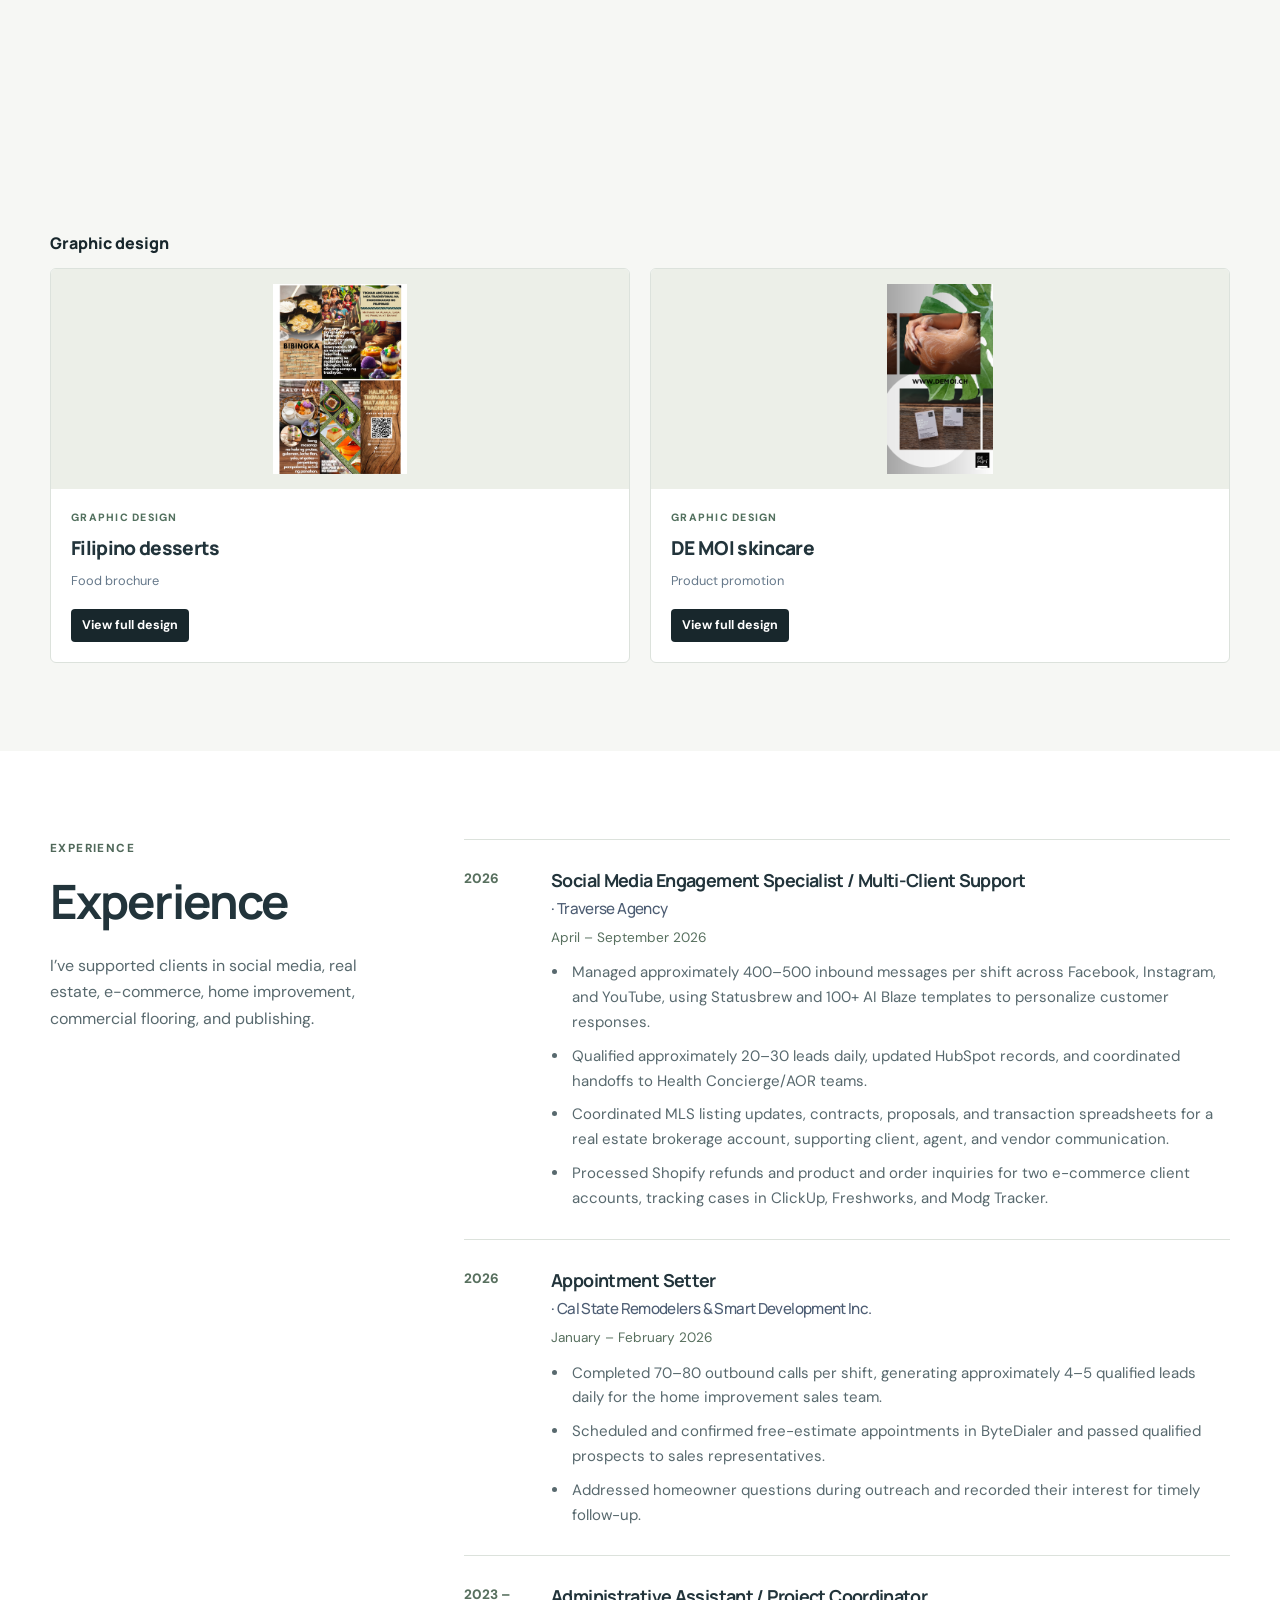
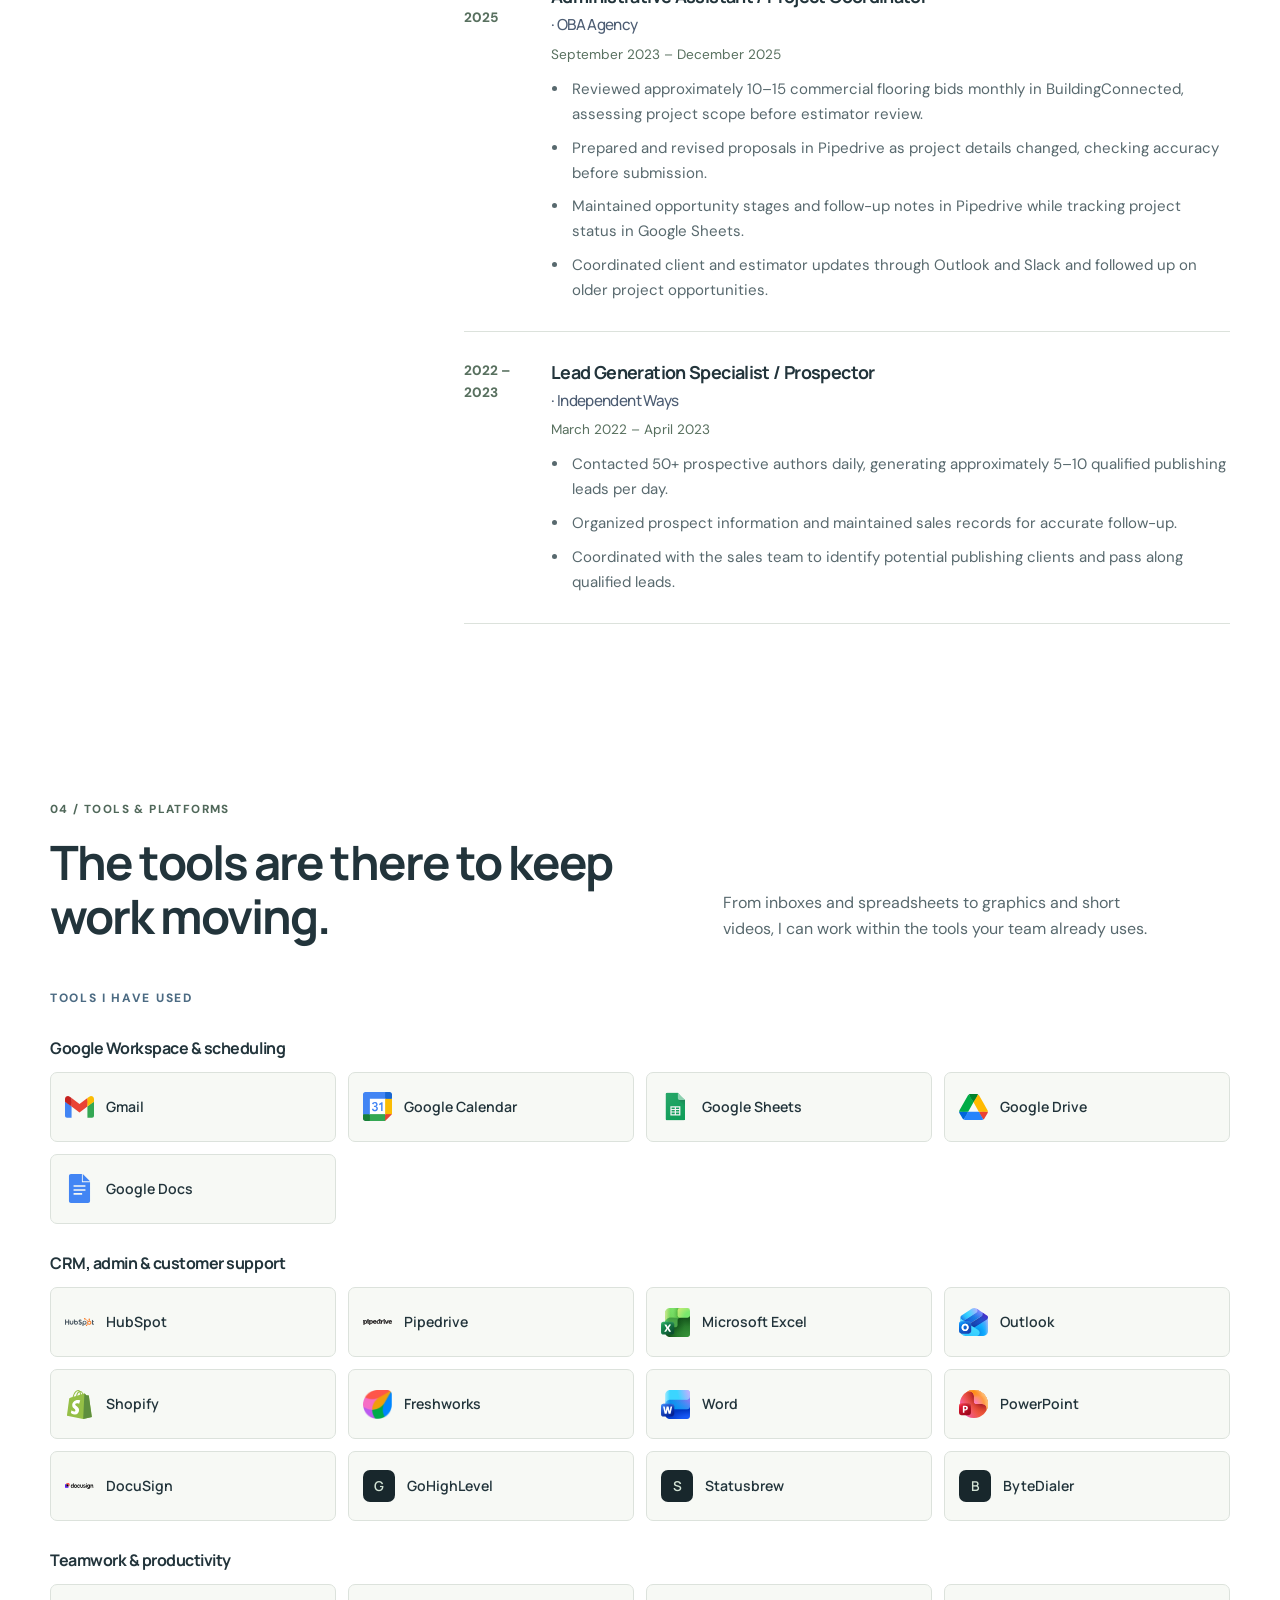
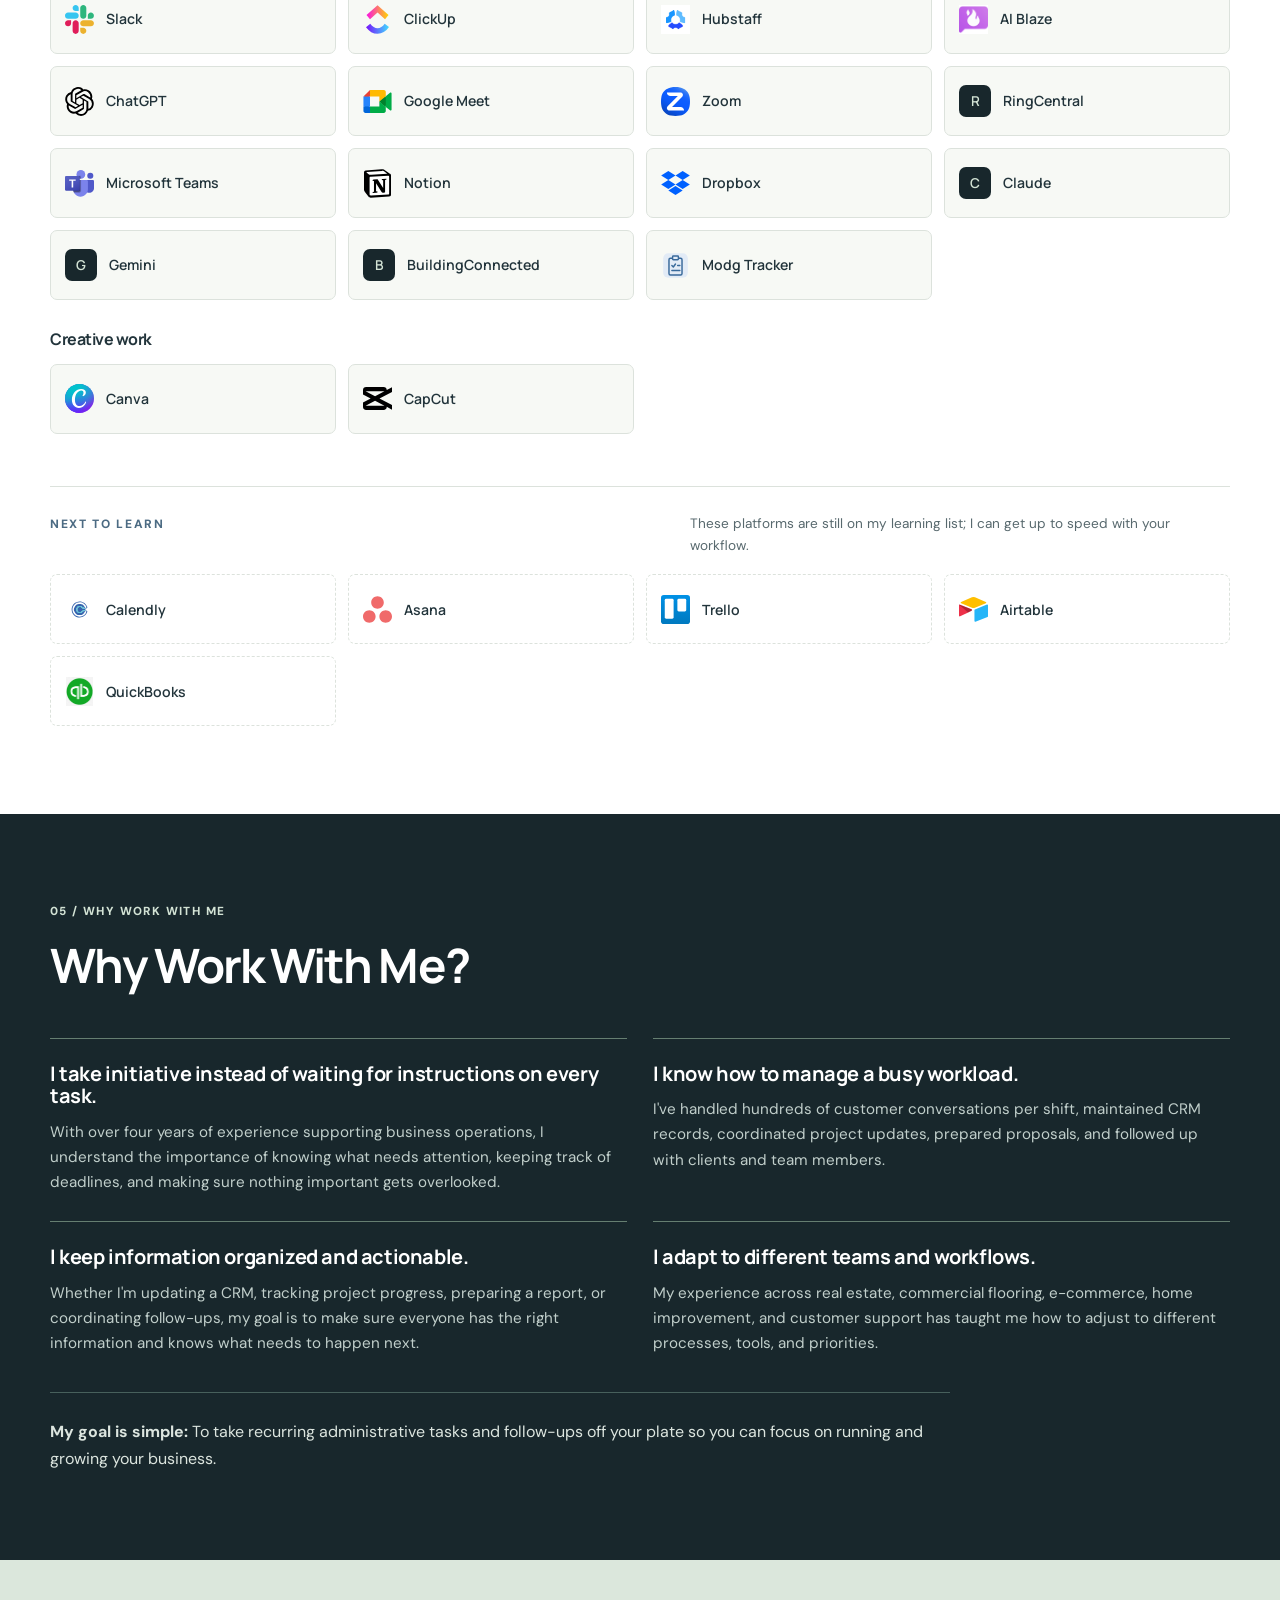
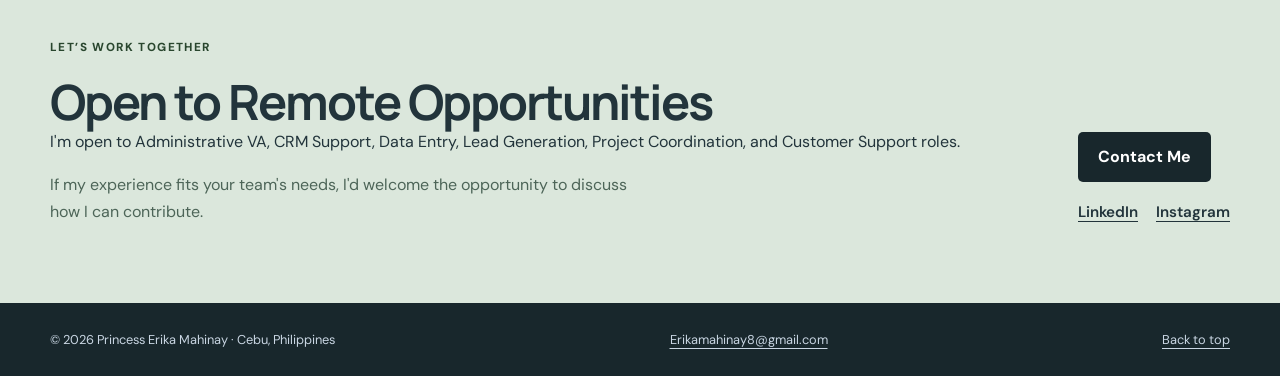
==== commit 20a2150a: "Focus portfolio contact section on remote job opportunities" ====
--- a/index.html
+++ b/index.html
@@ -212,7 +212,7 @@
 </div>
 <p data-reveal="" style="margin:36px 0 0;padding-top:26px;border-top:1px solid #47605c;color:#dce5df;max-width:900px"><strong>My goal is simple:</strong> To take recurring administrative tasks and follow-ups off your plate so you can focus on running and growing your business.</p>
 </div></section>
-<section aria-labelledby="contact-title" class="contact" id="contact"><div class="shell contact-layout" data-reveal=""><div><p class="eyebrow">LET’S WORK TOGETHER</p><h2 id="contact-title">Let’s talk about your team.</h2><p>Looking for support with administration, CRM updates, or customer inquiries? Email me with the role and the tasks you need help with. I’d be happy to discuss how my experience fits.</p></div><div class="contact-actions"><a class="button button-dark" href="mailto:Erikamahinay8@gmail.com?subject=Virtual%20Assistant%20Opportunity">Discuss a role</a><div aria-label="Social profiles" class="contact-social-links"><a href="https://www.linkedin.com/in/princess-erika-mahinay" rel="noopener noreferrer" target="_blank">LinkedIn</a><a aria-label="Instagram profile erika.mhn_" href="https://www.instagram.com/erika.mhn_/" rel="noopener noreferrer" target="_blank">Instagram</a></div></div></div></section>
+<section aria-labelledby="contact-title" class="contact" id="contact"><div class="shell contact-layout" data-reveal=""><div><p class="eyebrow">LET’S WORK TOGETHER</p><h2 id="contact-title">Open to Remote Opportunities</h2><p>I'm open to Administrative VA, CRM Support, Data Entry, Lead Generation, Project Coordination, and Customer Support roles.</p><p>If my experience fits your team's needs, I'd welcome the opportunity to discuss how I can contribute.</p></div><div class="contact-actions"><a class="button button-dark" href="mailto:Erikamahinay8@gmail.com?subject=Virtual%20Assistant%20Opportunity">Contact Me</a><div aria-label="Social profiles" class="contact-social-links"><a href="https://www.linkedin.com/in/princess-erika-mahinay" rel="noopener noreferrer" target="_blank">LinkedIn</a><a aria-label="Instagram profile erika.mhn_" href="https://www.instagram.com/erika.mhn_/" rel="noopener noreferrer" target="_blank">Instagram</a></div></div></div></section>
 </main>
 <footer class="footer"><div class="shell footer-inner"><span>© 2026 Princess Erika Mahinay · Cebu, Philippines</span><a href="mailto:Erikamahinay8@gmail.com">Erikamahinay8@gmail.com</a><a href="#top">Back to top</a></div></footer>
 </body>
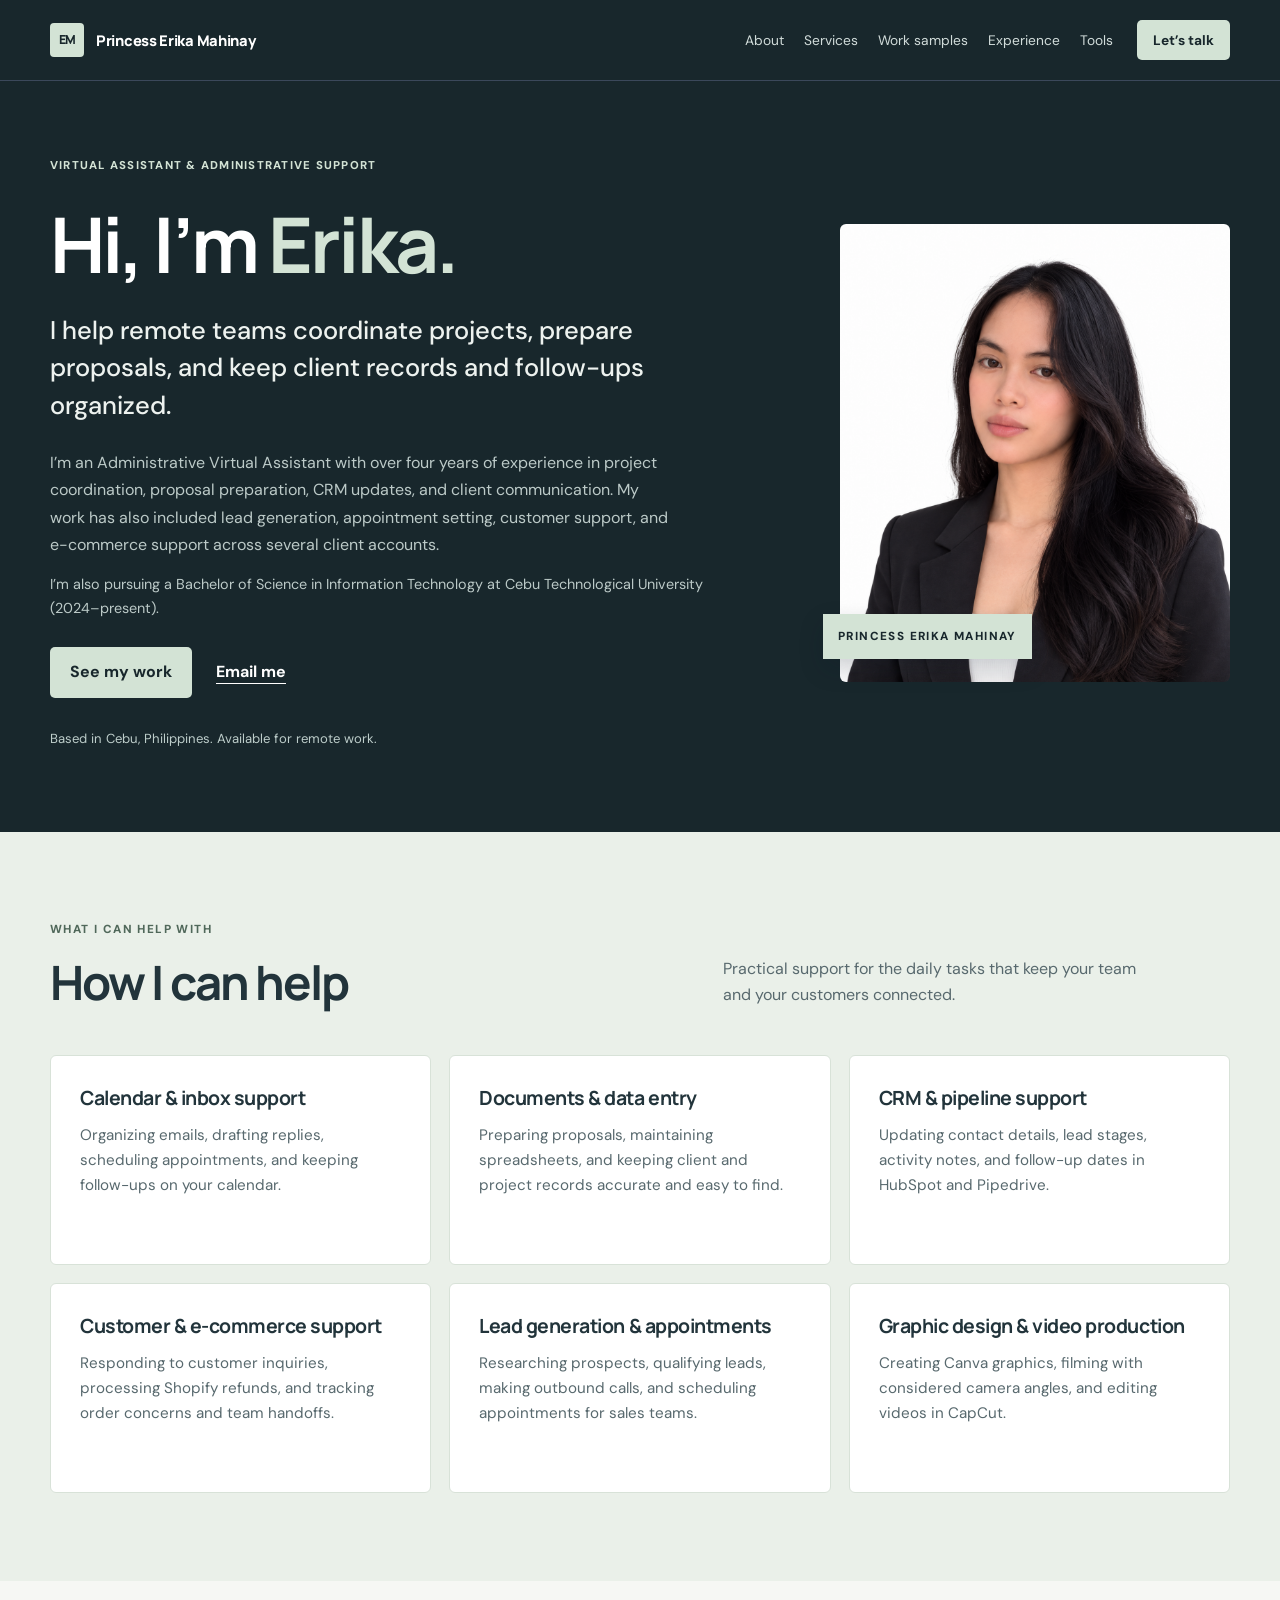
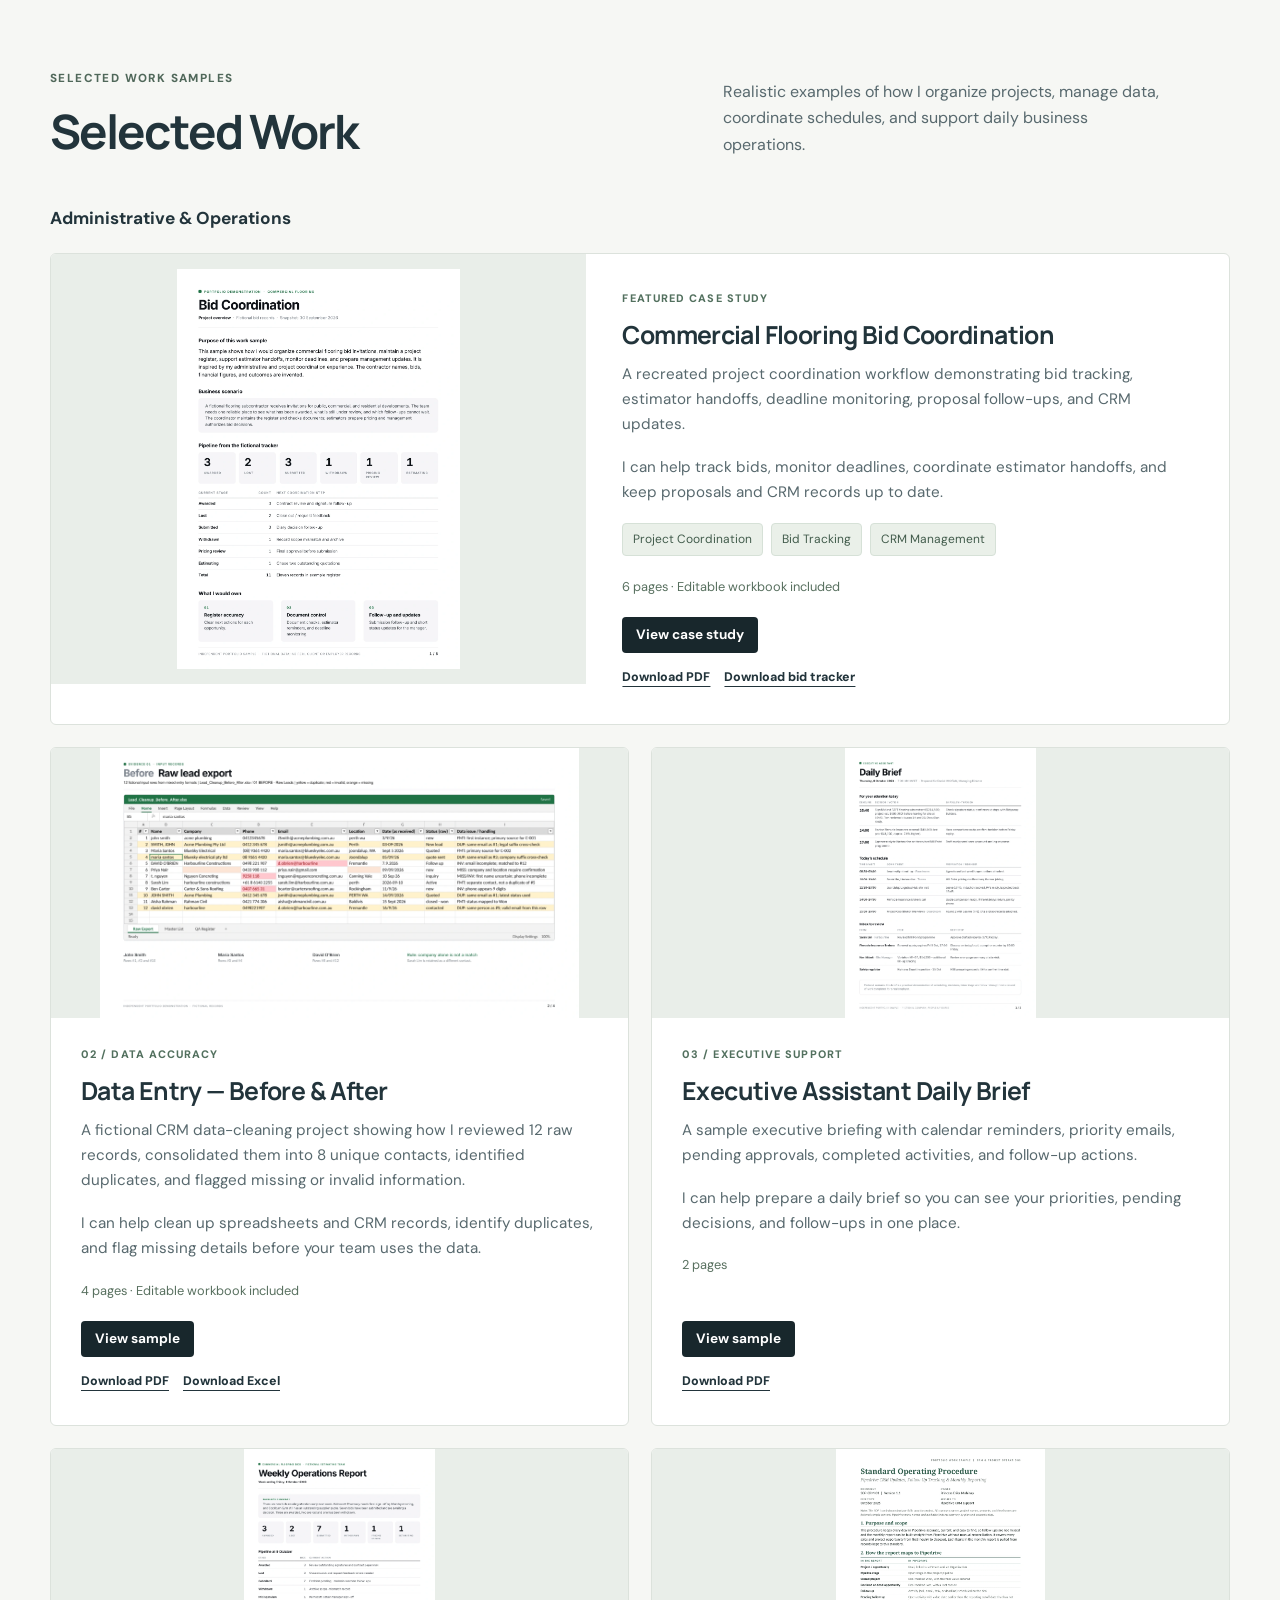
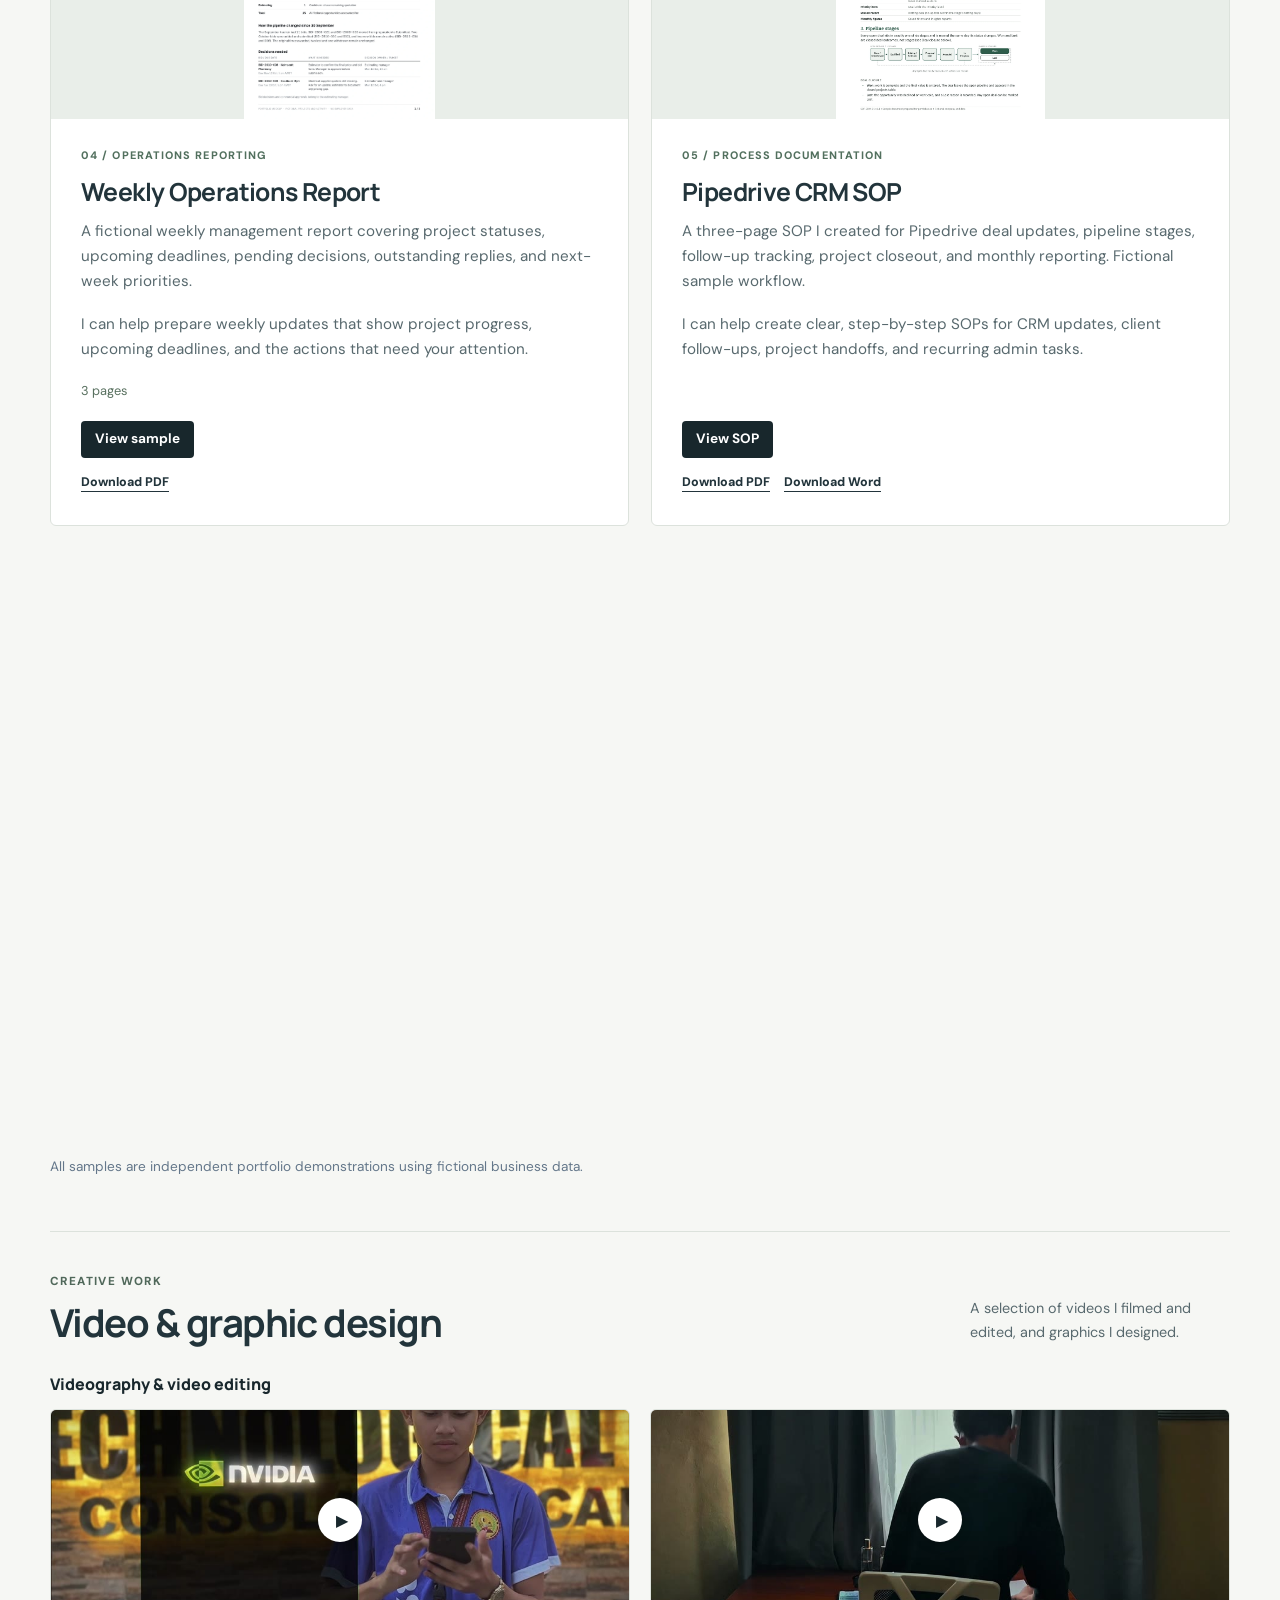
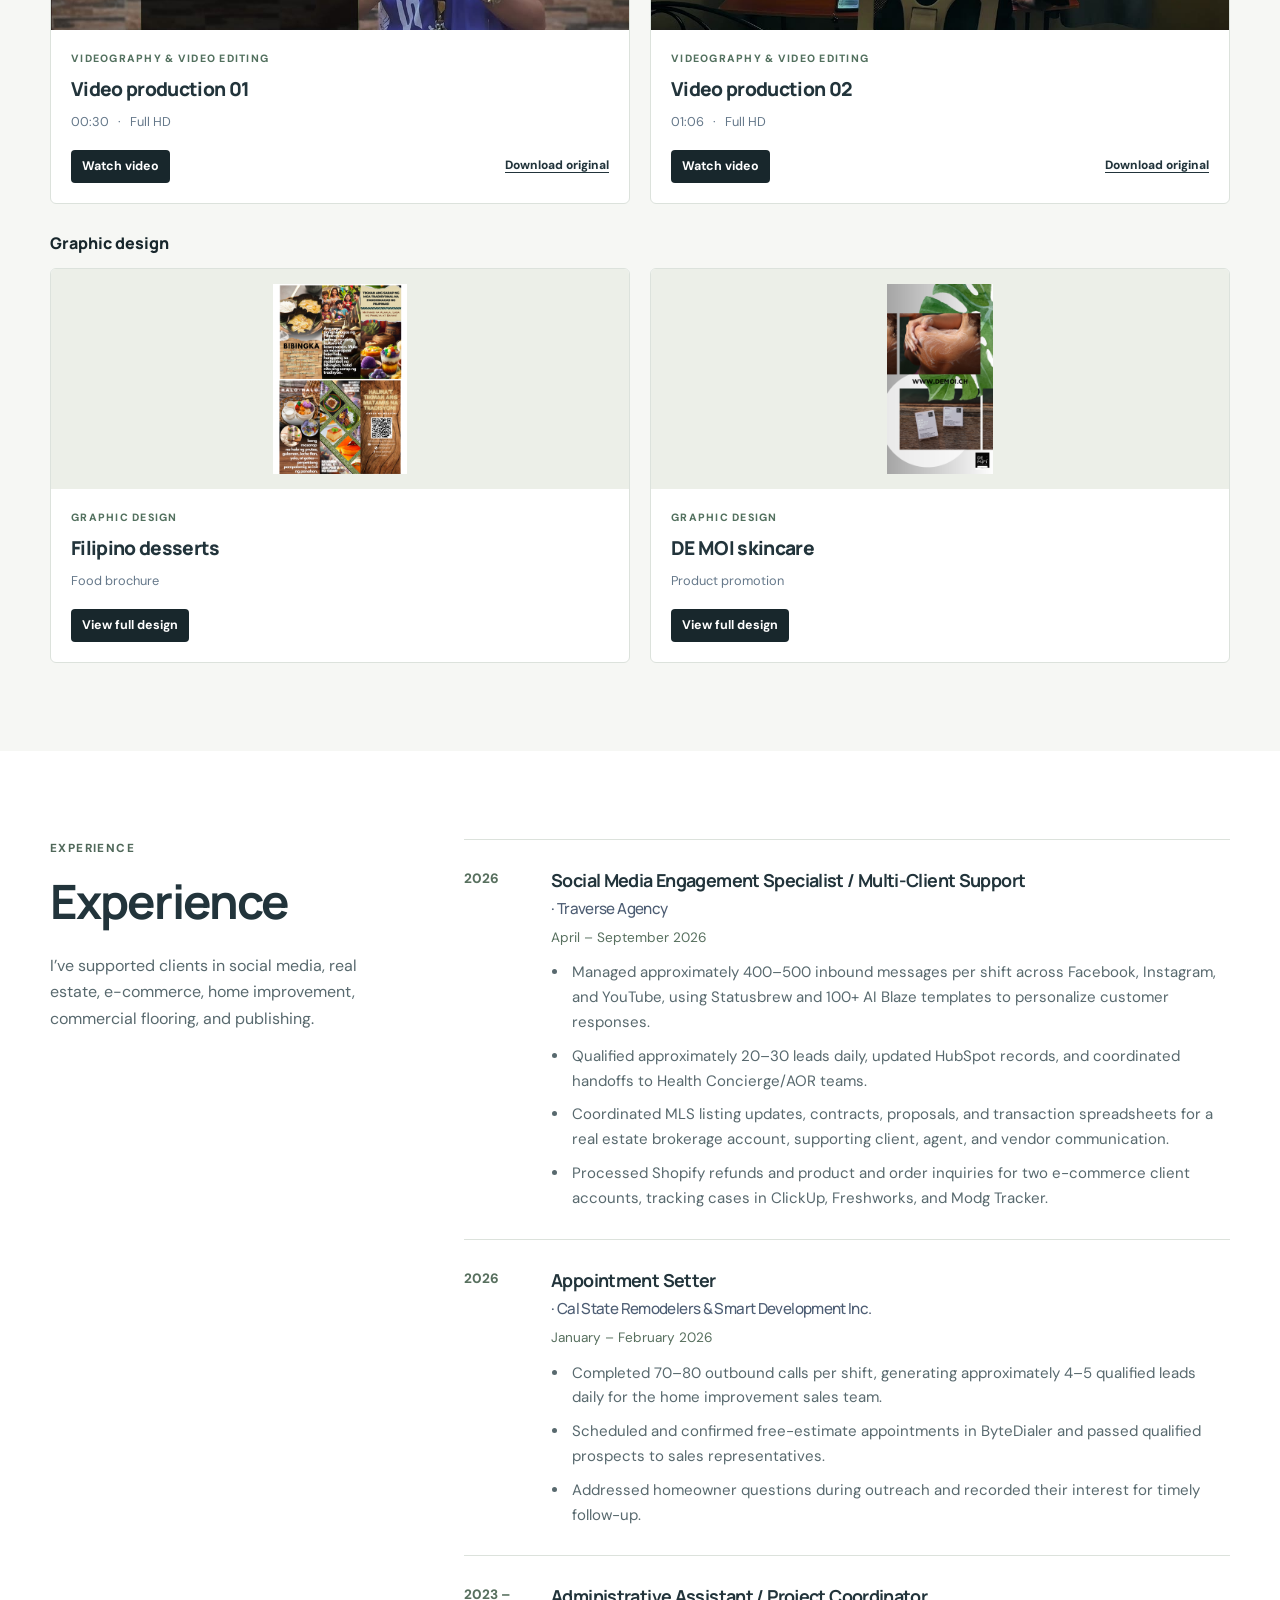
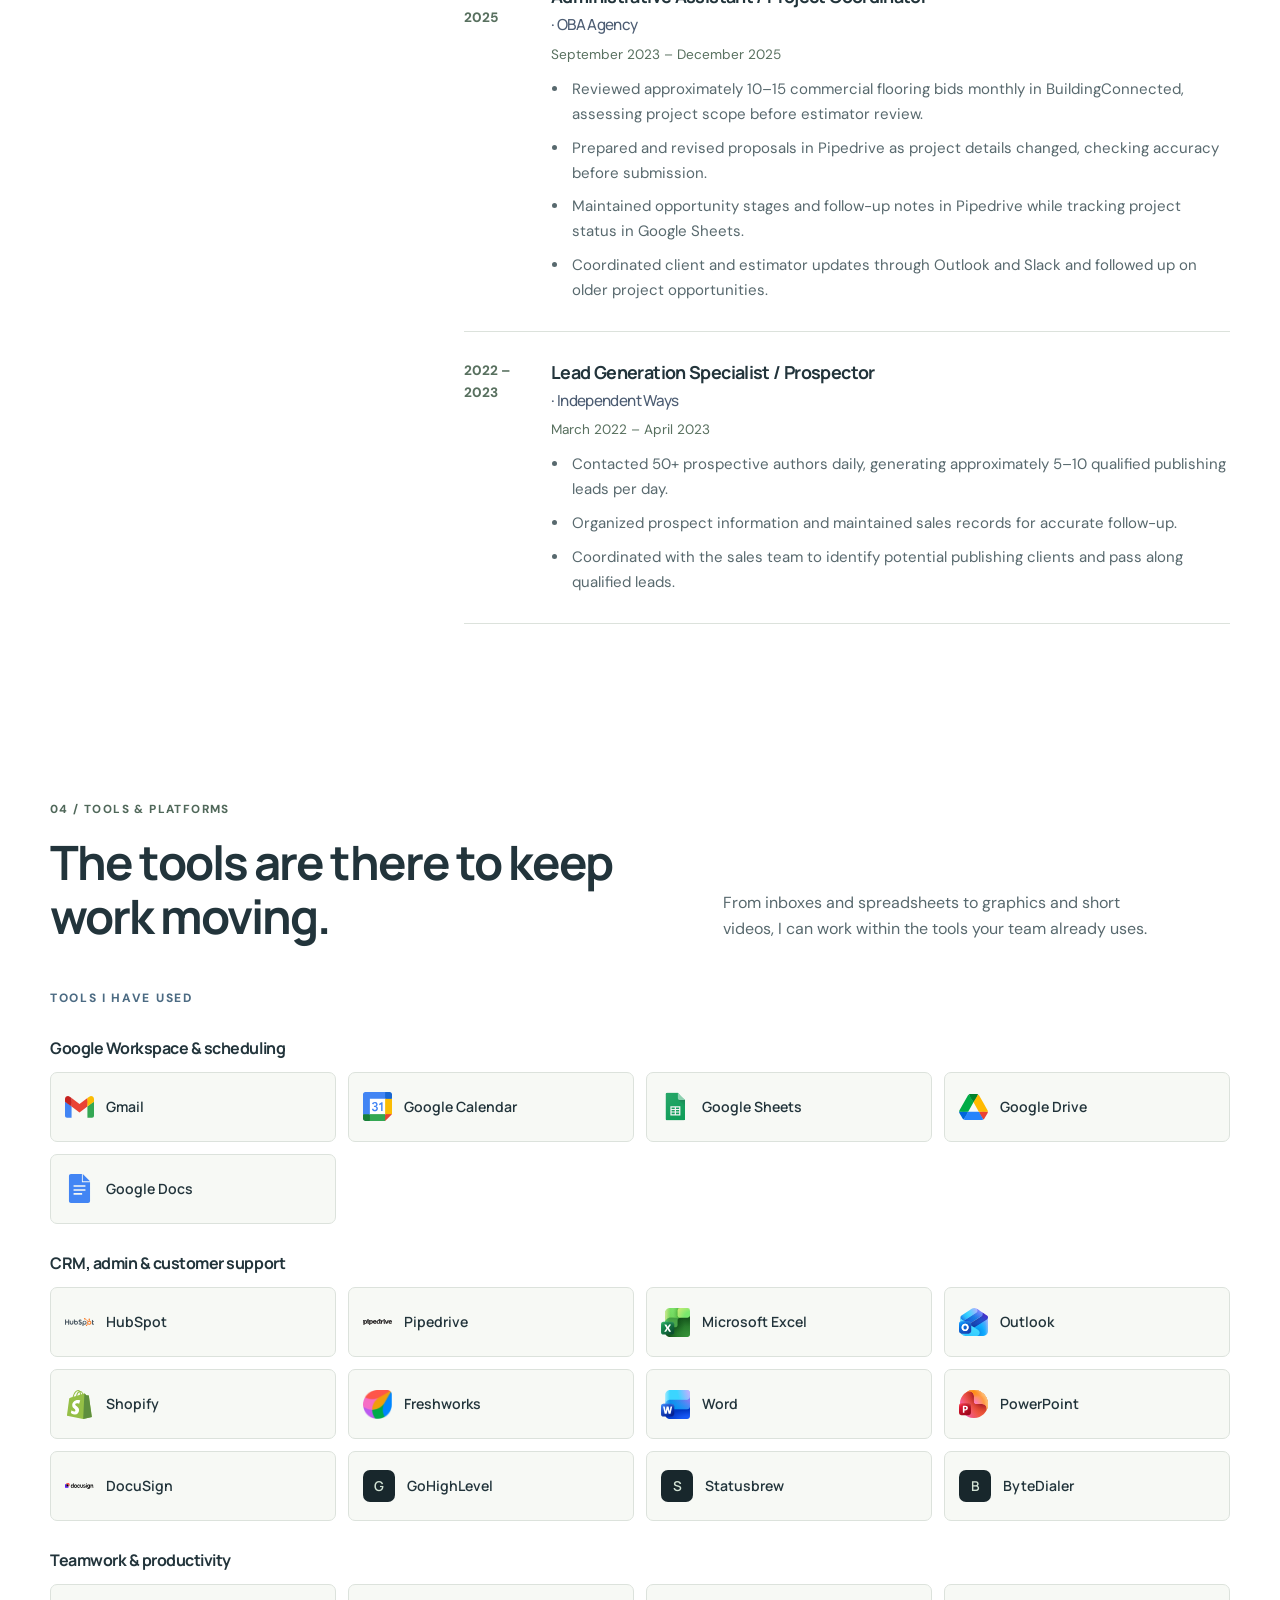
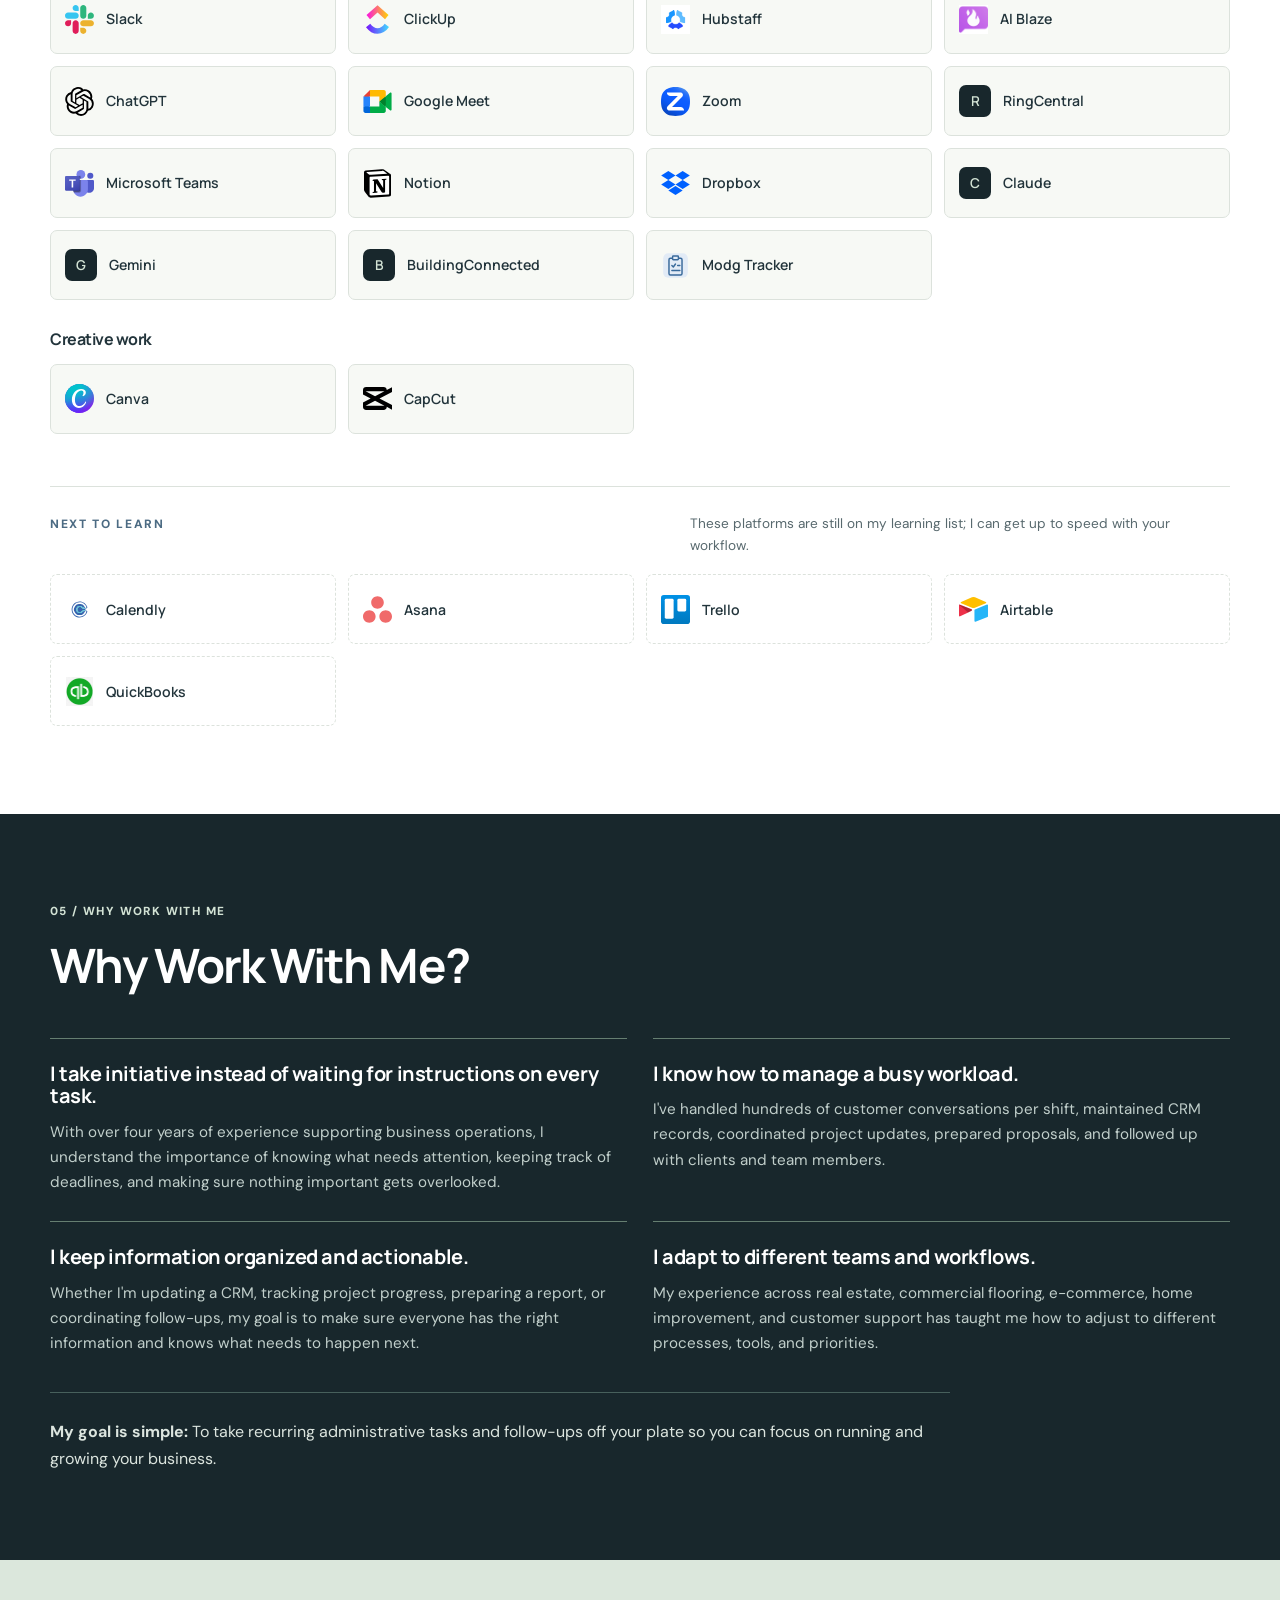
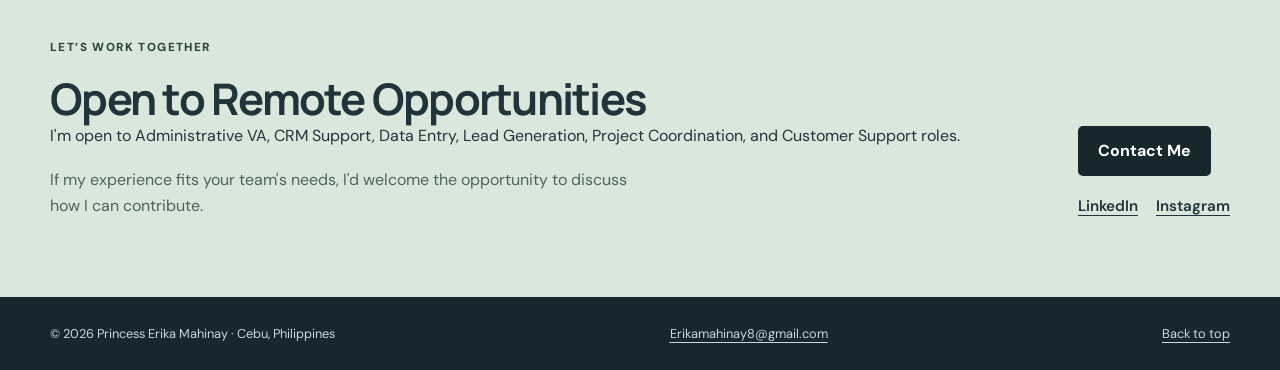
==== commit cfcec175: "Keep remote opportunities heading on one desktop line" ====
--- a/index.html
+++ b/index.html
@@ -11,7 +11,7 @@
 <link href="https://fonts.googleapis.com" rel="preconnect"/>
 <link crossorigin="" href="https://fonts.gstatic.com" rel="preconnect"/>
 <link href="https://fonts.googleapis.com/css2?family=DM+Sans:wght@400;500;600;700&amp;family=Manrope:wght@400;500;600;700;800&amp;display=swap" rel="stylesheet"/>
-<link href="style.css?v=contact-social-20261010" rel="stylesheet"/>
+<link href="style.css?v=contact-heading-20261010" rel="stylesheet"/>
 <script defer="" src="script.js?v=portfolio-refresh-1"></script>
 </head>
 <body>
--- a/style.css
+++ b/style.css
@@ -133,3 +133,7 @@
 .contact-social-links{display:flex;flex-wrap:wrap;gap:18px}
 .contact-social-links a{font-size:.95rem;font-weight:600;text-decoration:underline;text-underline-offset:4px}
 .contact-social-links a:hover{color:#426450}
+
+/* Keep the employment heading on one line when there is room. */
+.contact h2{max-width:none;font-size:clamp(1.8rem,3.4vw,3rem)}
+@media(max-width:1080px){.contact-layout{flex-direction:column;align-items:flex-start}}
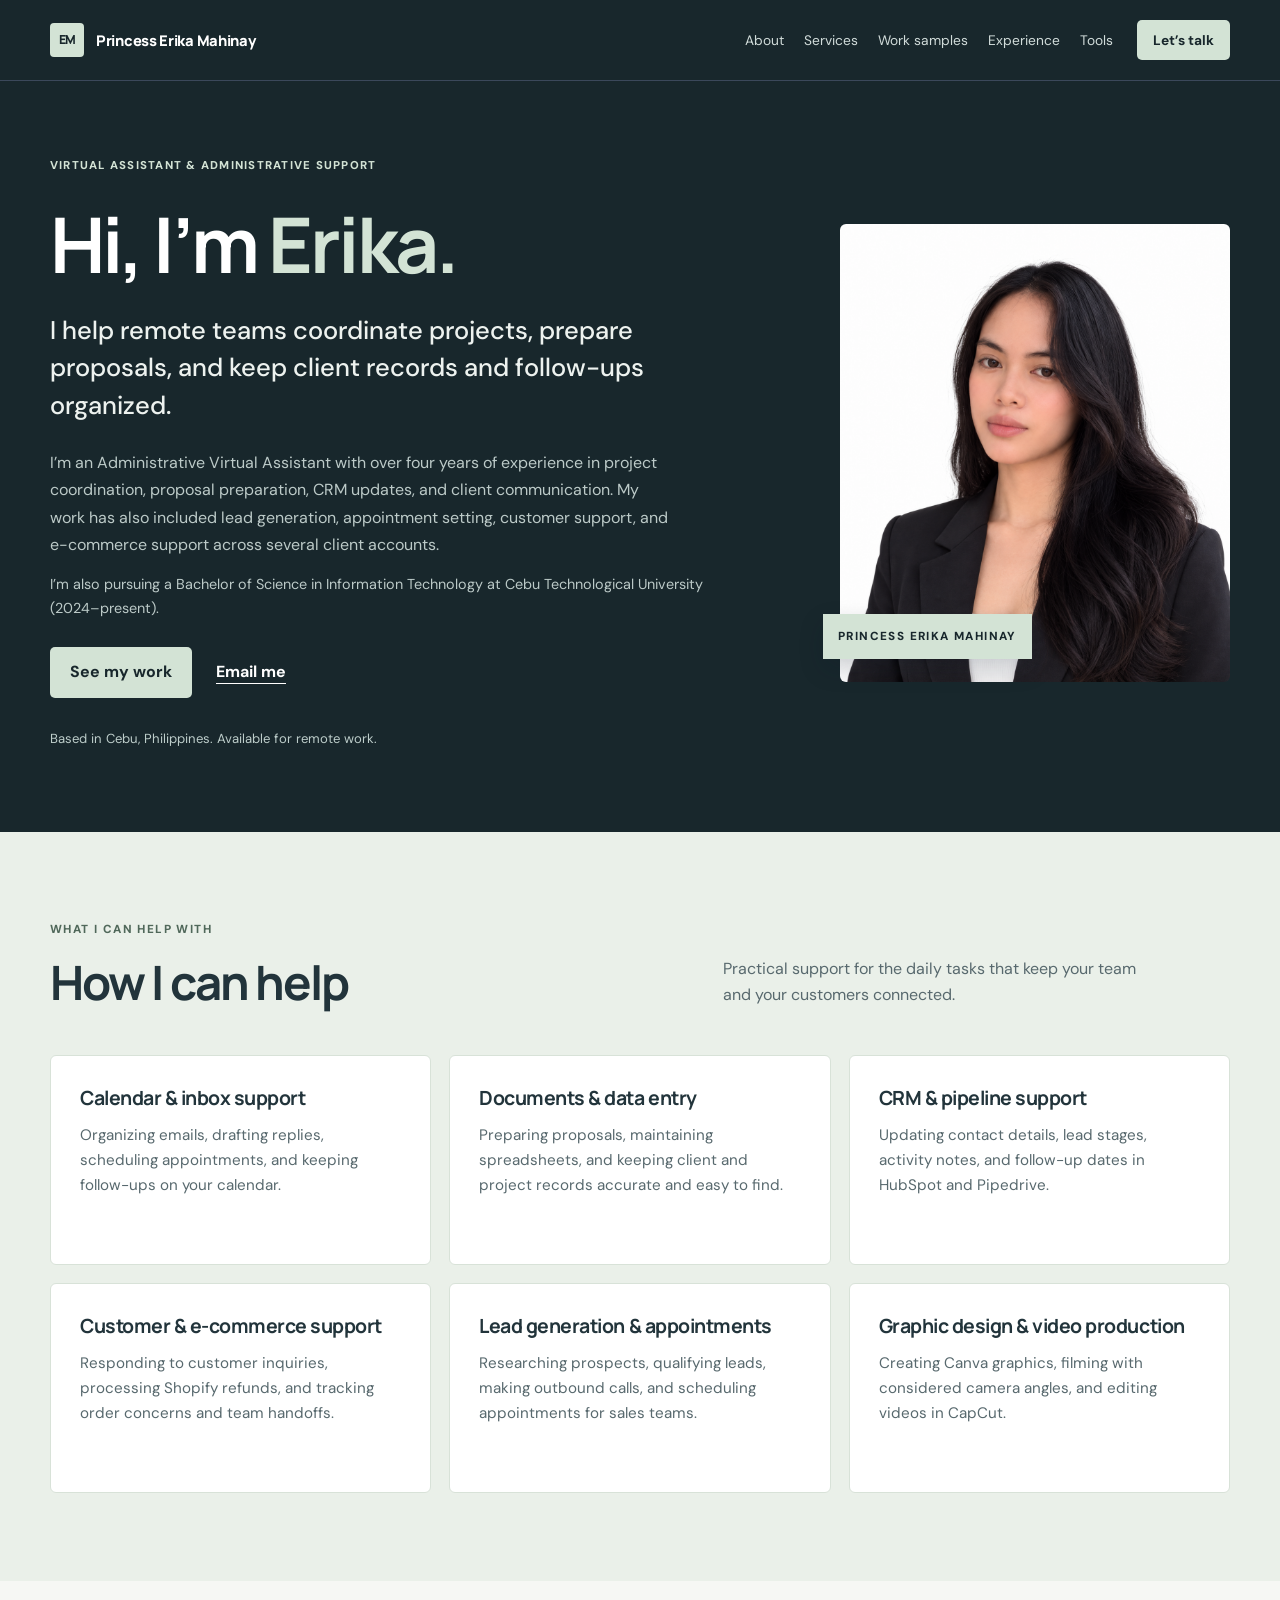
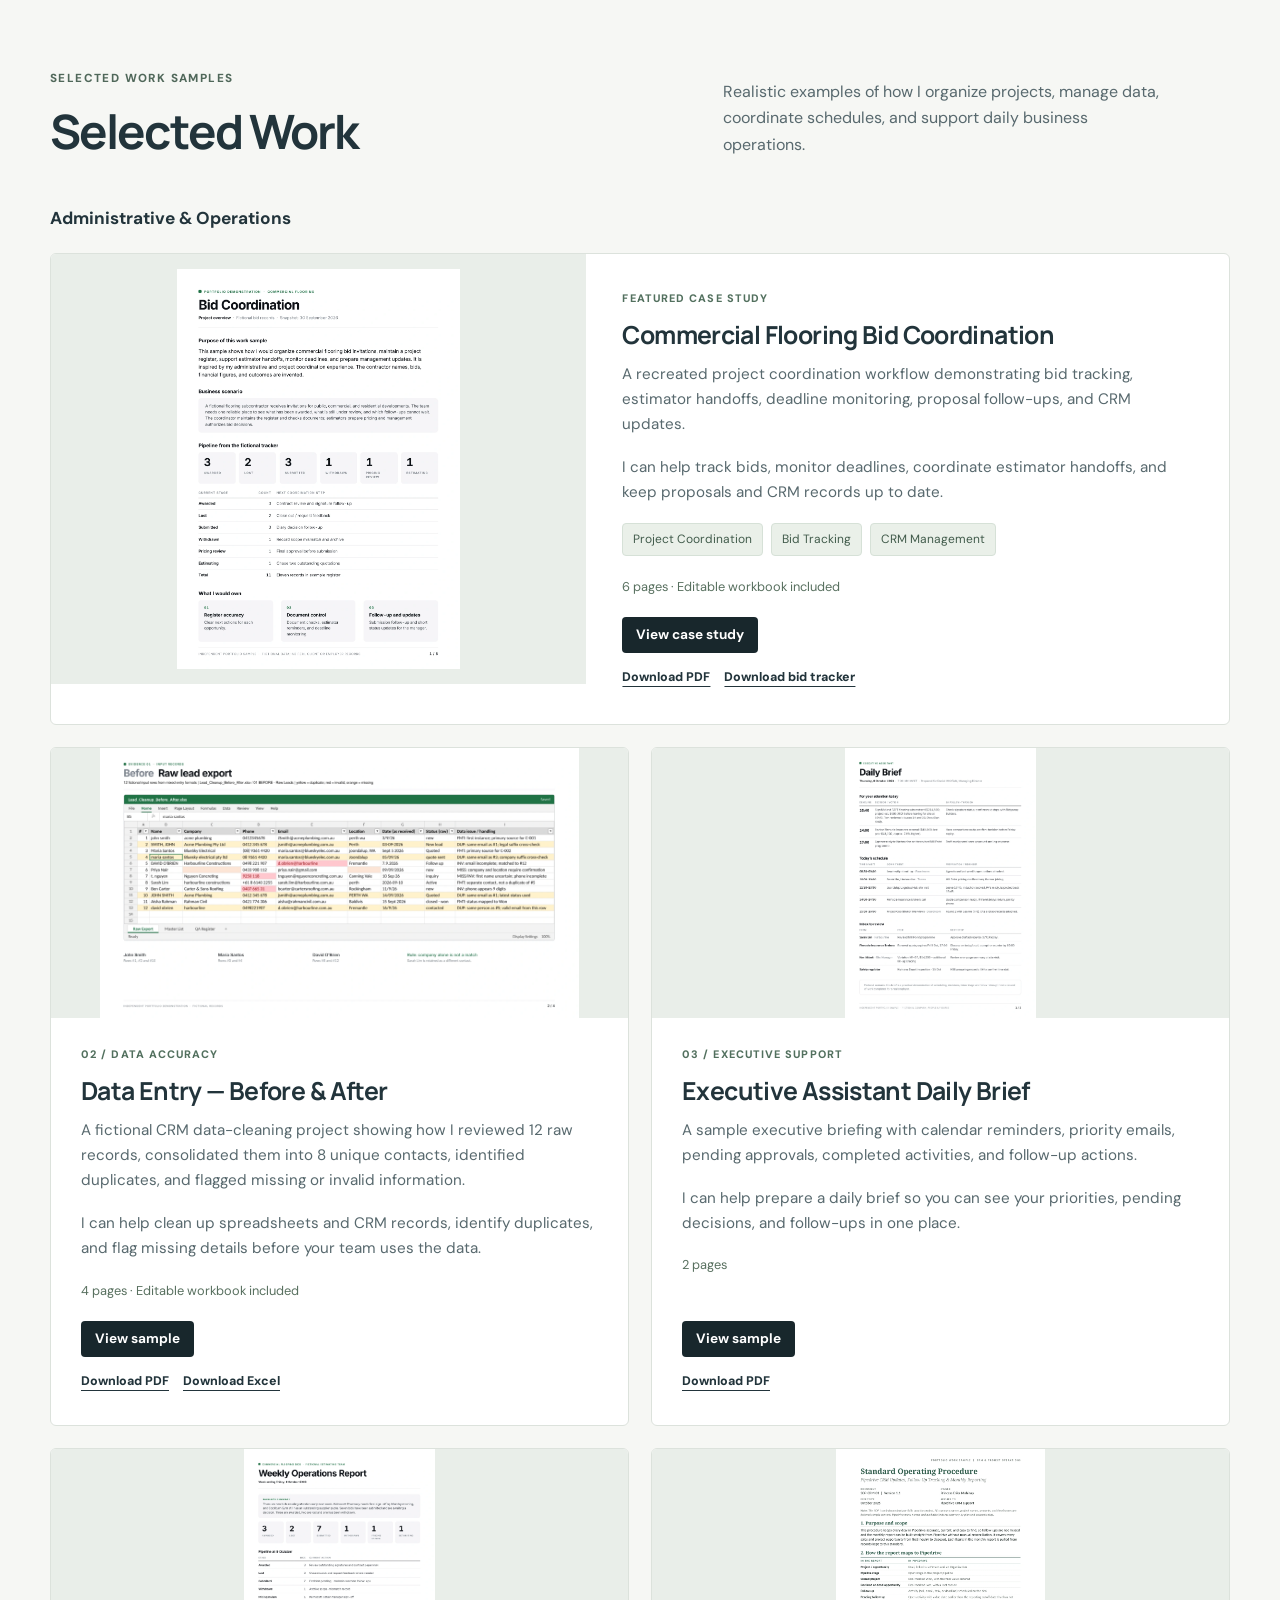
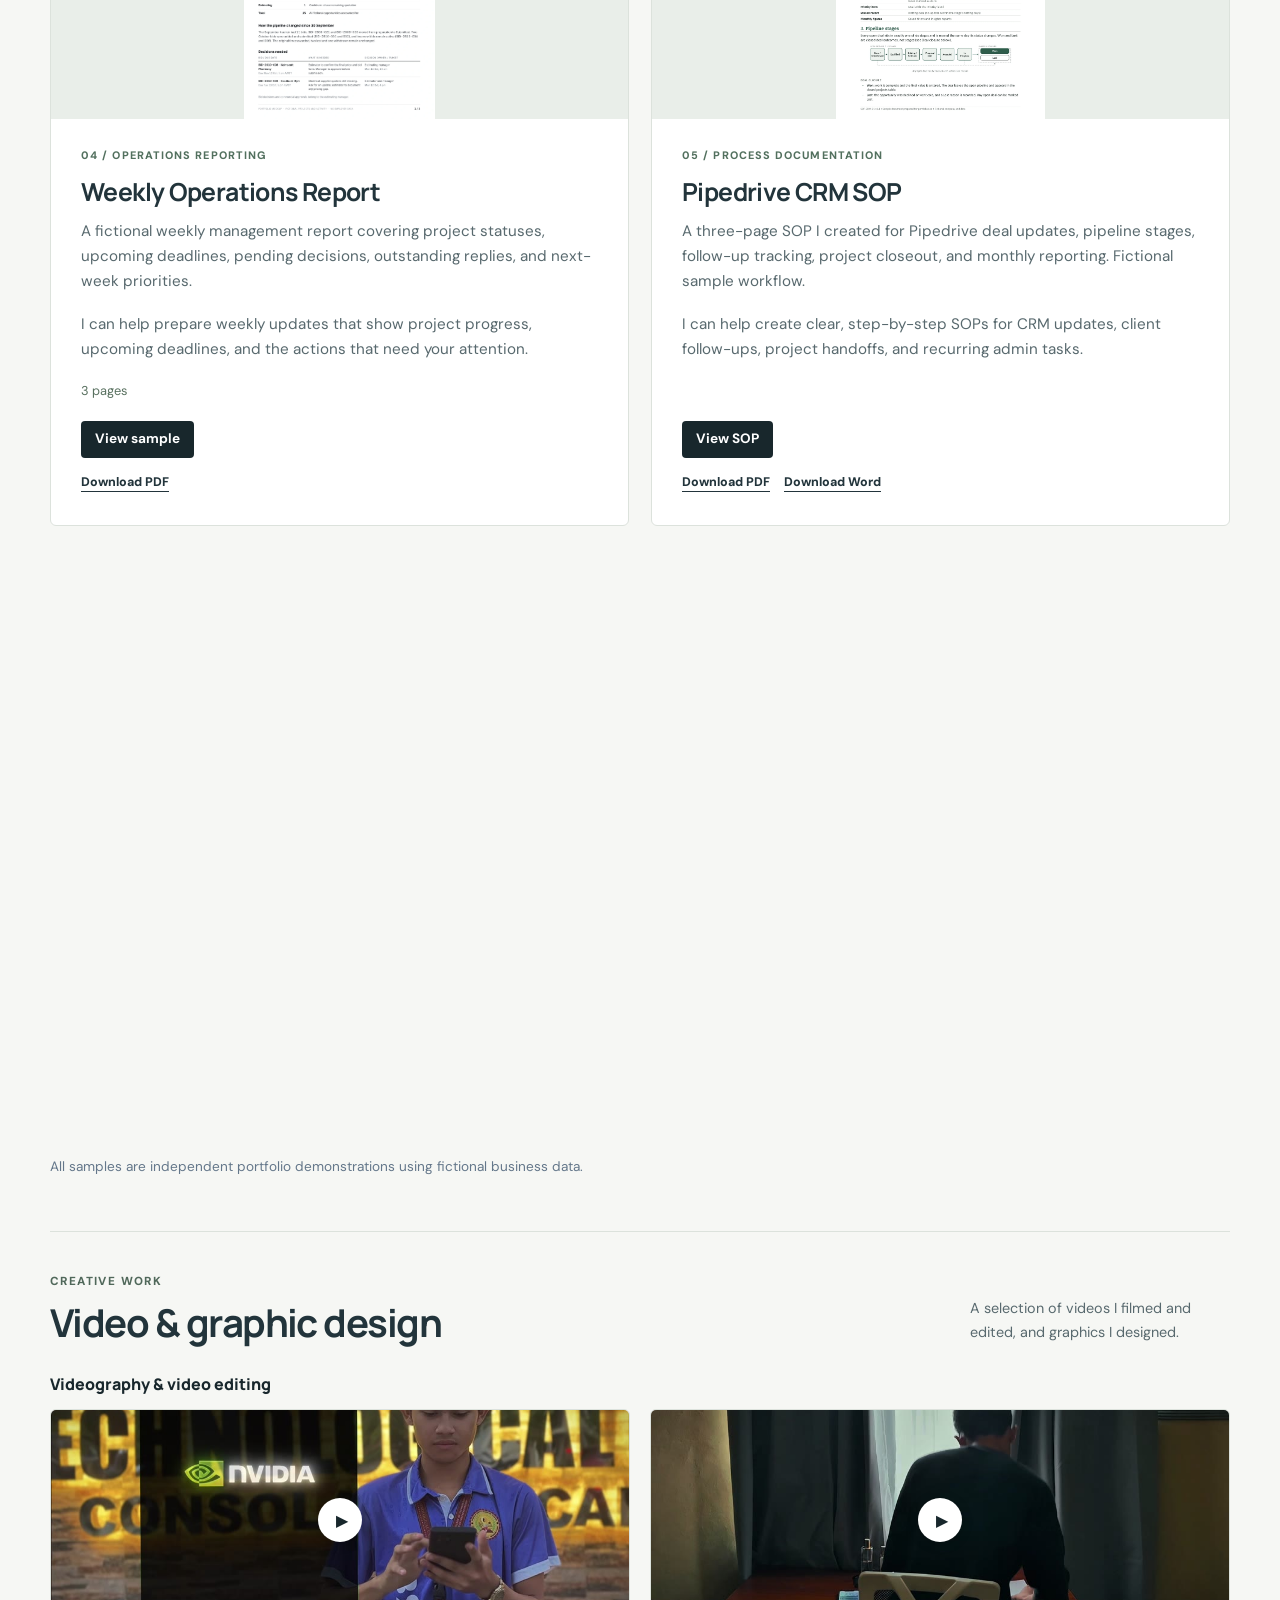
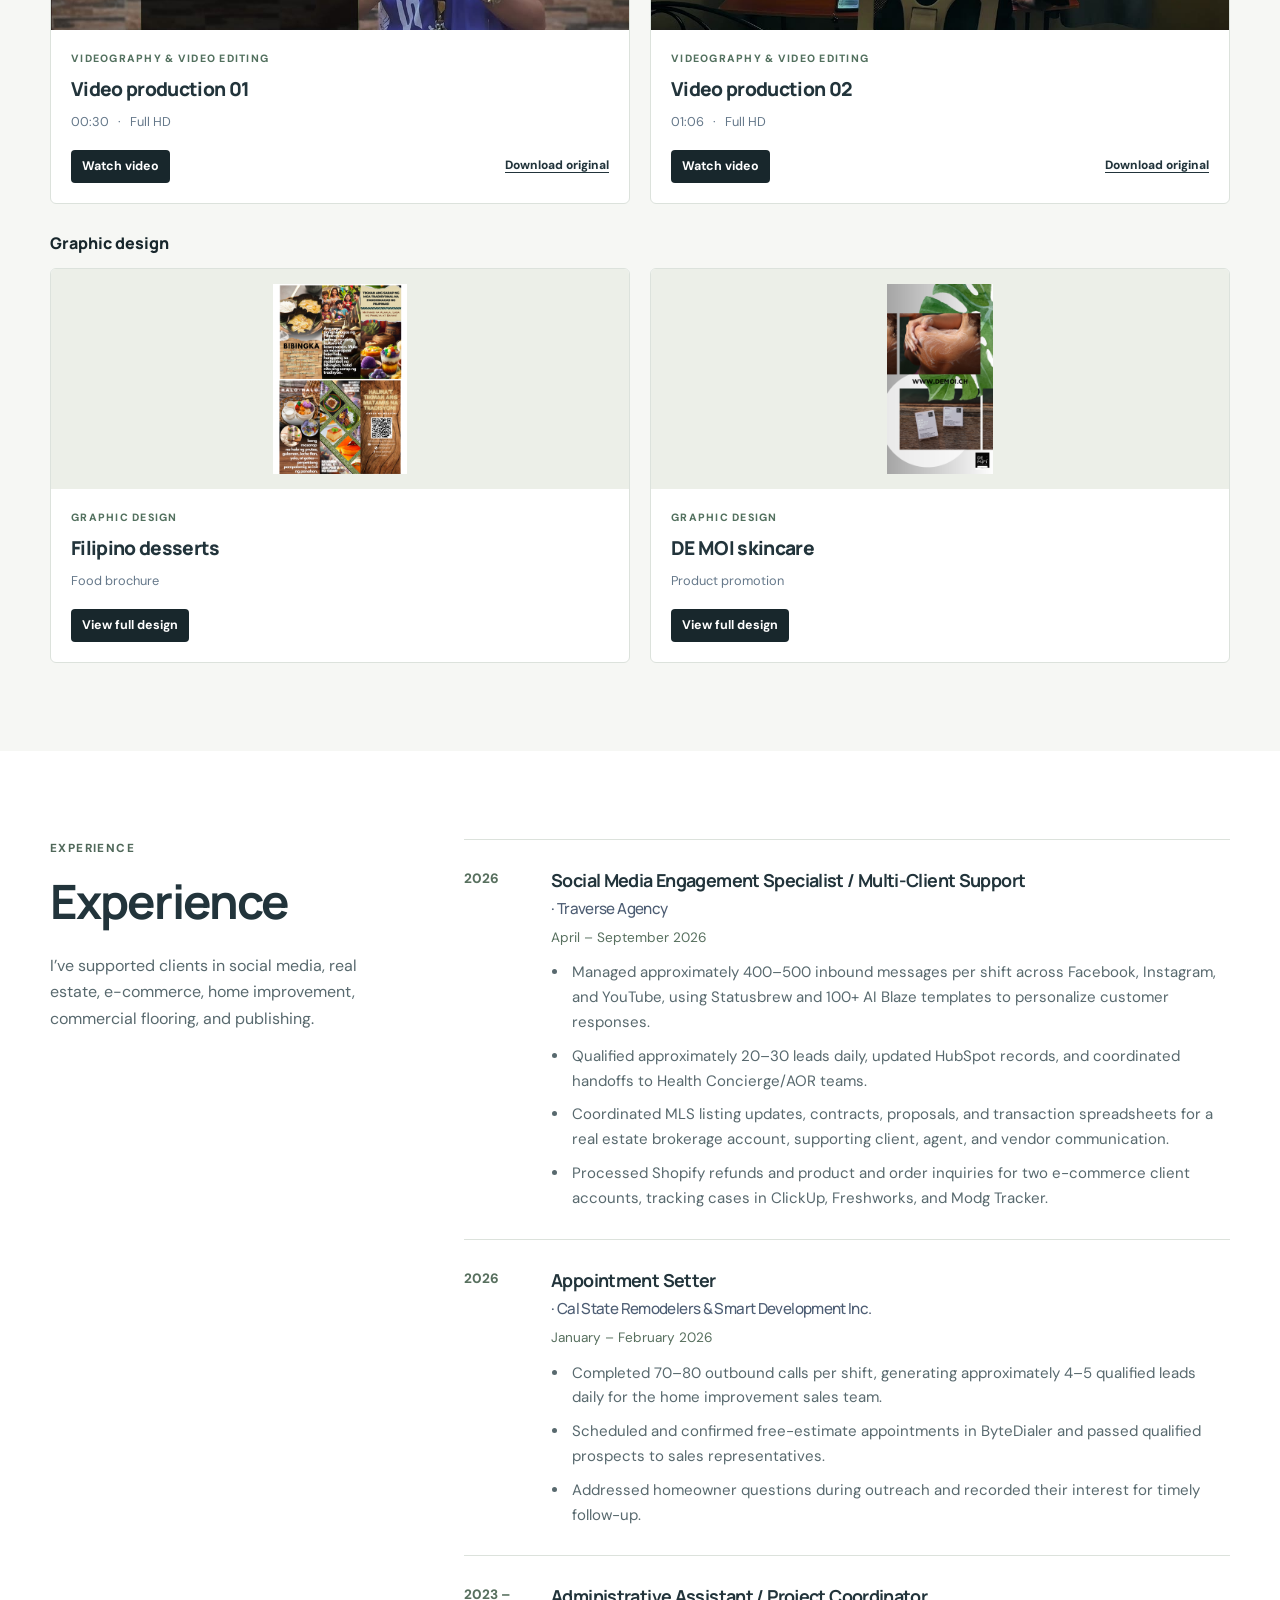
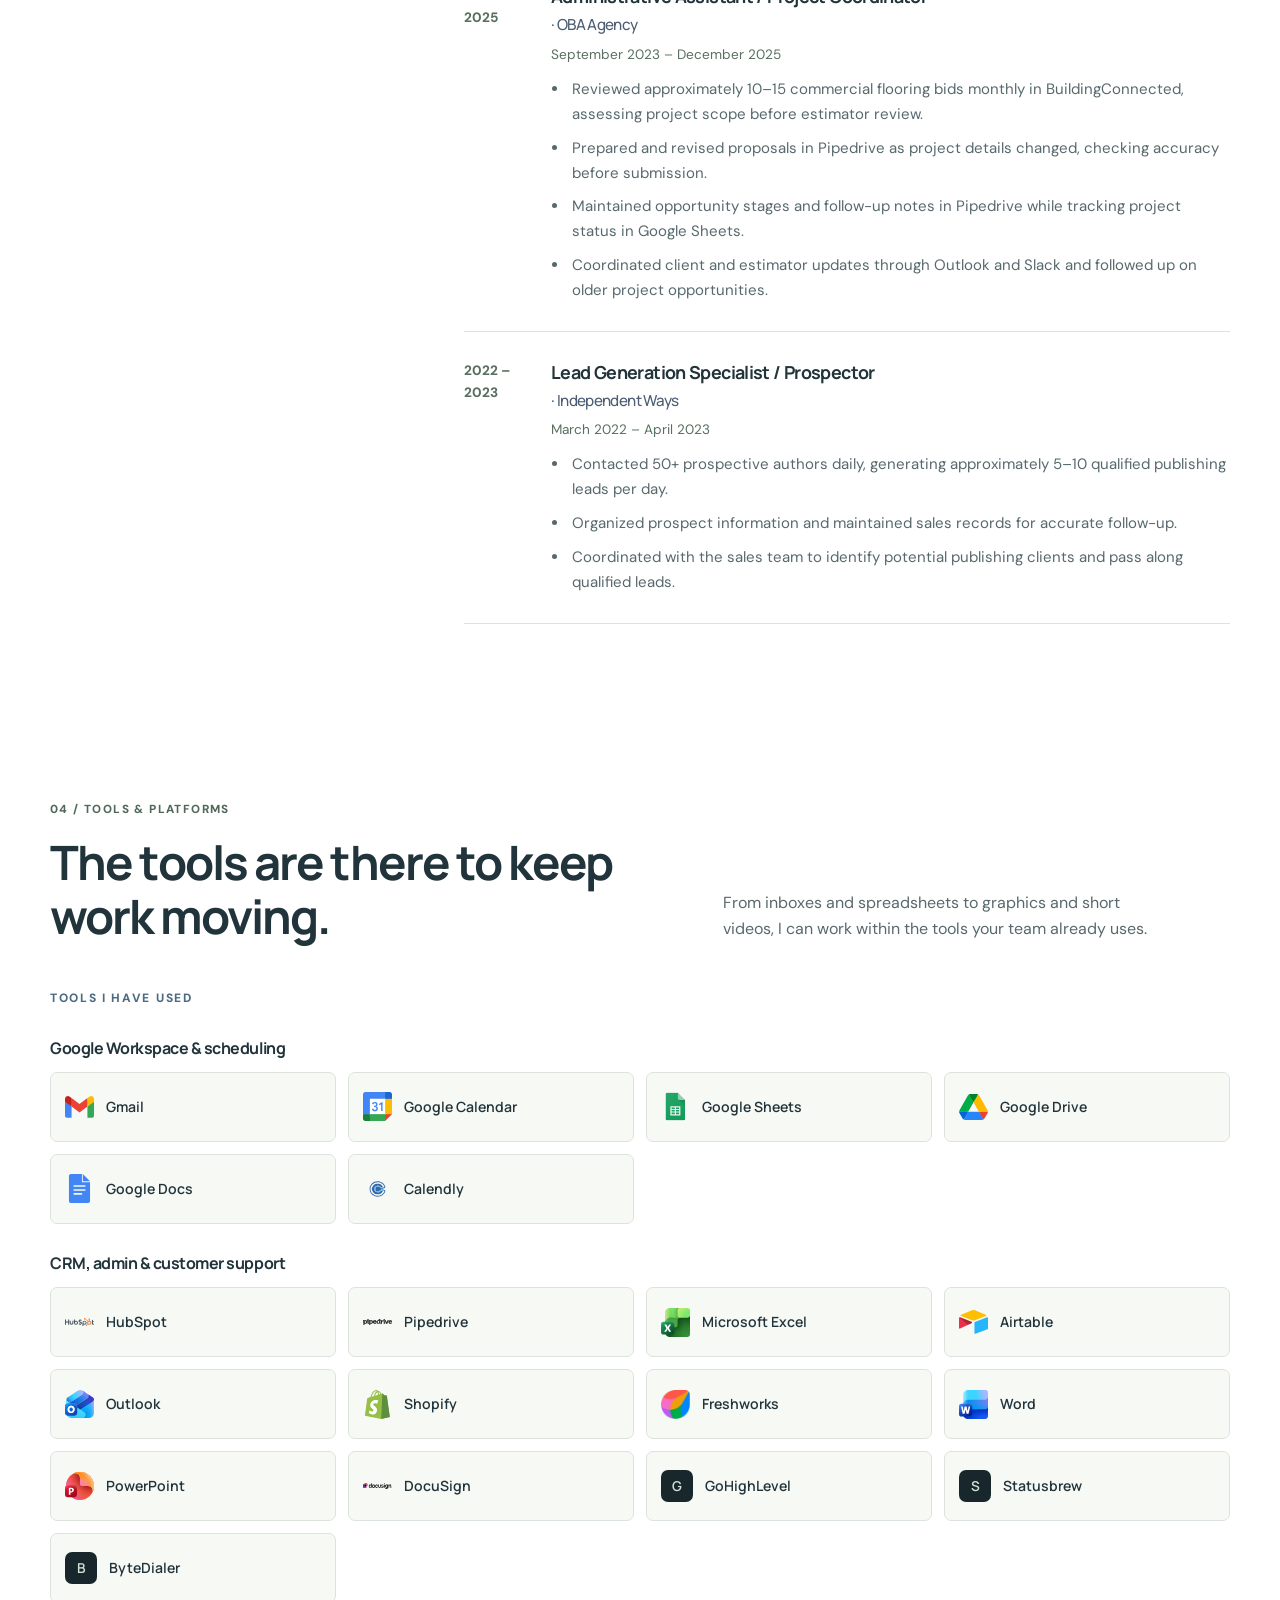
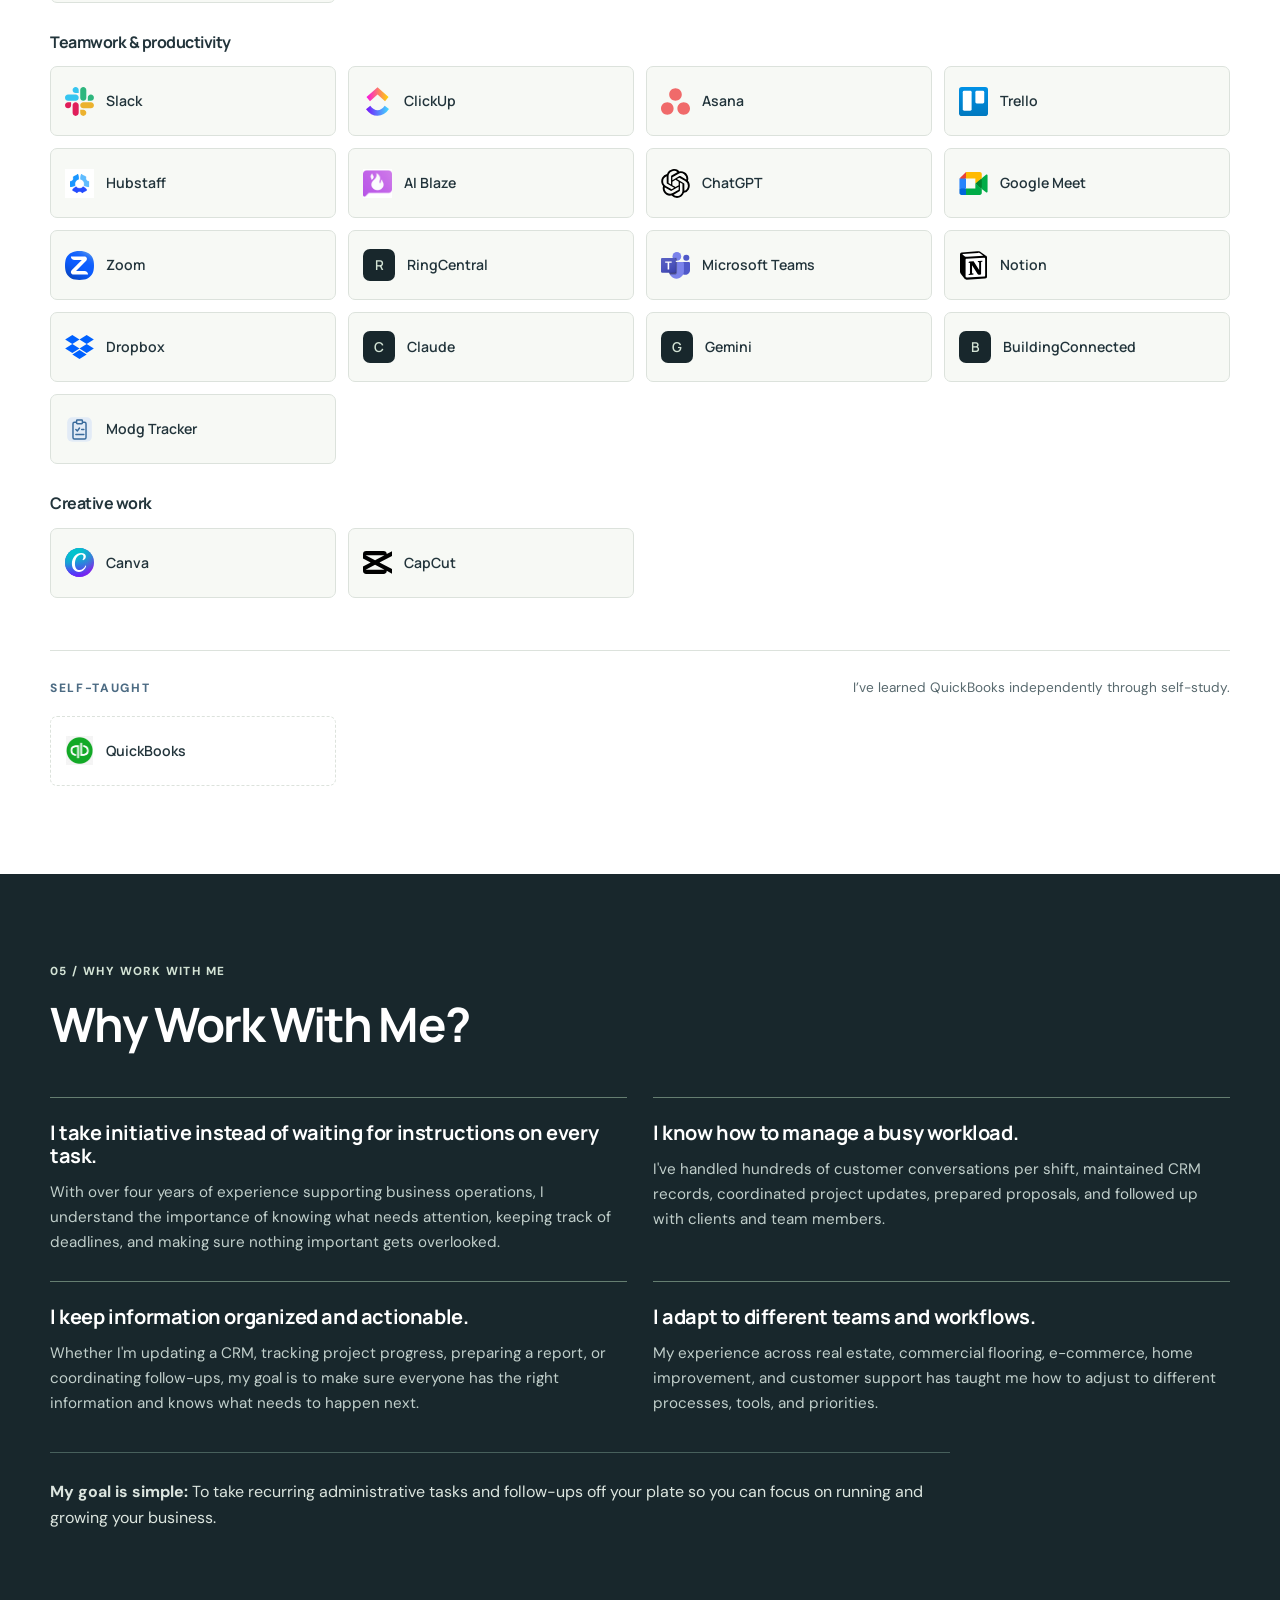
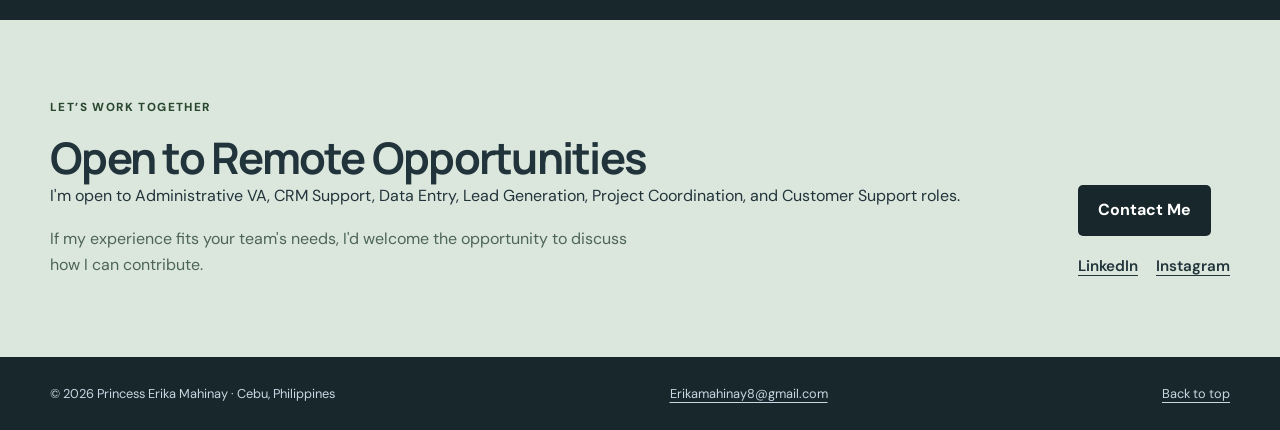
==== commit 07583ccd: "Update used tools and mark QuickBooks as self-taught" ====
--- a/index.html
+++ b/index.html
@@ -156,11 +156,13 @@
 <div class="logo-tile"><img alt="" loading="lazy" src="google-sheets.svg"/><span>Google Sheets</span></div>
 <div class="logo-tile"><img alt="" loading="lazy" src="google-drive.svg"/><span>Google Drive</span></div>
 <div class="logo-tile"><img alt="" loading="lazy" src="google-docs.svg"/><span>Google Docs</span></div>
+<div class="logo-tile"><img alt="" loading="lazy" src="calendly.svg"/><span>Calendly</span></div>
 </div></div>
 <div class="tool-group" data-reveal=""><h3>CRM, admin &amp; customer support</h3><div class="logo-grid">
 <div class="logo-tile"><img alt="" loading="lazy" src="hubspot.svg"/><span>HubSpot</span></div>
 <div class="logo-tile"><img alt="" loading="lazy" src="pipedrive.svg"/><span>Pipedrive</span></div>
 <div class="logo-tile"><img alt="" loading="lazy" src="excel.svg"/><span>Microsoft Excel</span></div>
+<div class="logo-tile"><img alt="" loading="lazy" src="airtable.svg"/><span>Airtable</span></div>
 <div class="logo-tile"><img alt="" loading="lazy" src="outlook.svg"/><span>Outlook</span></div>
 <div class="logo-tile"><img alt="" loading="lazy" src="shopify.svg"/><span>Shopify</span></div>
 <div class="logo-tile"><img alt="" loading="lazy" src="freshworks.png"/><span>Freshworks</span></div>
@@ -173,6 +175,8 @@
 <div class="tool-group" data-reveal=""><h3>Teamwork &amp; productivity</h3><div class="logo-grid">
 <div class="logo-tile"><img alt="" loading="lazy" src="slack.svg"/><span>Slack</span></div>
 <div class="logo-tile"><img alt="" loading="lazy" src="clickup.svg"/><span>ClickUp</span></div>
+<div class="logo-tile"><img alt="" loading="lazy" src="asana.svg"/><span>Asana</span></div>
+<div class="logo-tile"><img alt="" loading="lazy" src="trello.svg"/><span>Trello</span></div>
 <div class="logo-tile"><img alt="" loading="lazy" src="hubstaff.png"/><span>Hubstaff</span></div>
 <div class="logo-tile"><img alt="" loading="lazy" src="ai-blaze.png"/><span>AI Blaze</span></div>
 <div class="logo-tile"><img alt="" loading="lazy" src="chatgpt.svg"/><span>ChatGPT</span></div>
@@ -191,12 +195,8 @@
 <div class="logo-tile"><img alt="" loading="lazy" src="capcut.svg"/><span>CapCut</span></div>
 </div></div>
 <div class="tool-extras" data-reveal="">
-<div><p class="tool-tier-label">NEXT TO LEARN</p><p>These platforms are still on my learning list; I can get up to speed with your workflow.</p></div>
+<div><p class="tool-tier-label">SELF-TAUGHT</p><p>I’ve learned QuickBooks independently through self-study.</p></div>
 <div class="logo-grid">
-<div class="logo-tile"><img alt="" loading="lazy" src="calendly.svg"/><span>Calendly</span></div>
-<div class="logo-tile"><img alt="" loading="lazy" src="asana.svg"/><span>Asana</span></div>
-<div class="logo-tile"><img alt="" loading="lazy" src="trello.svg"/><span>Trello</span></div>
-<div class="logo-tile"><img alt="" loading="lazy" src="airtable.svg"/><span>Airtable</span></div>
 <div class="logo-tile"><img alt="" loading="lazy" src="quickbooks.png"/><span>QuickBooks</span></div>
 </div>
 </div>
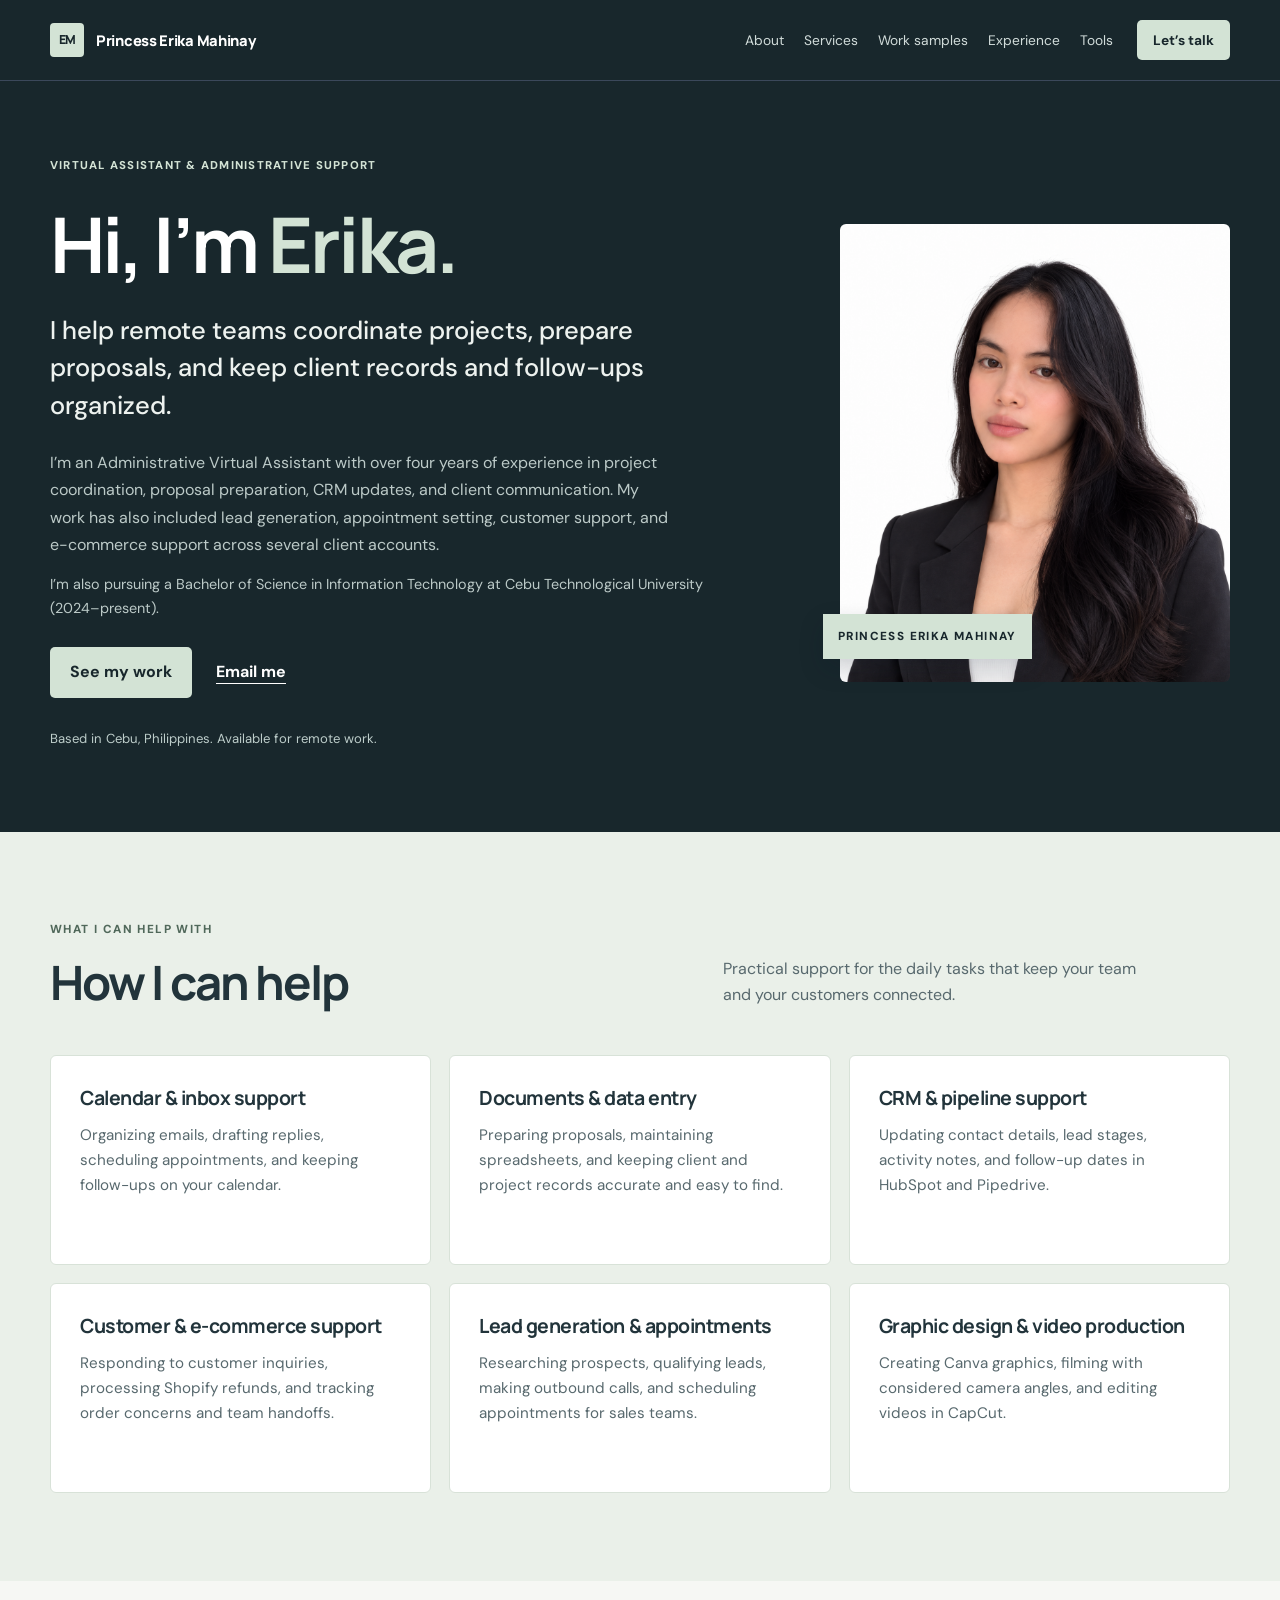
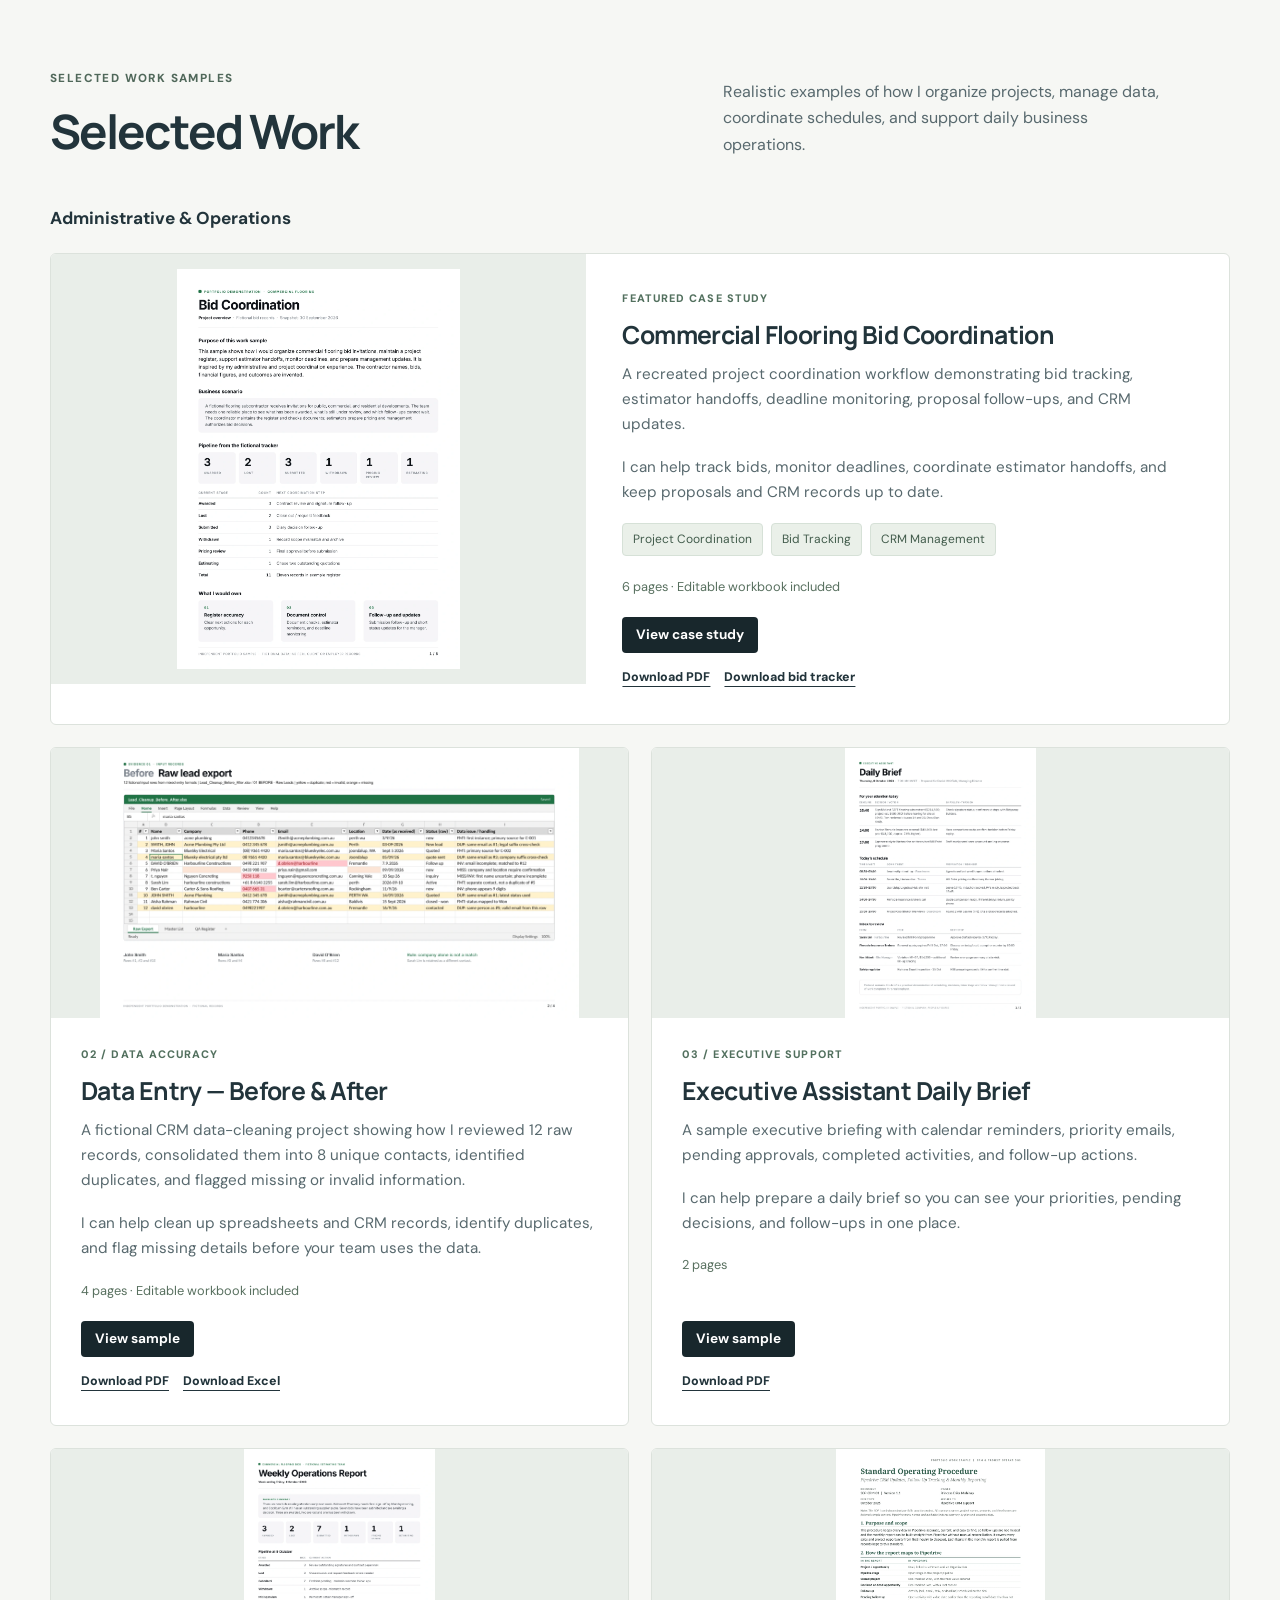
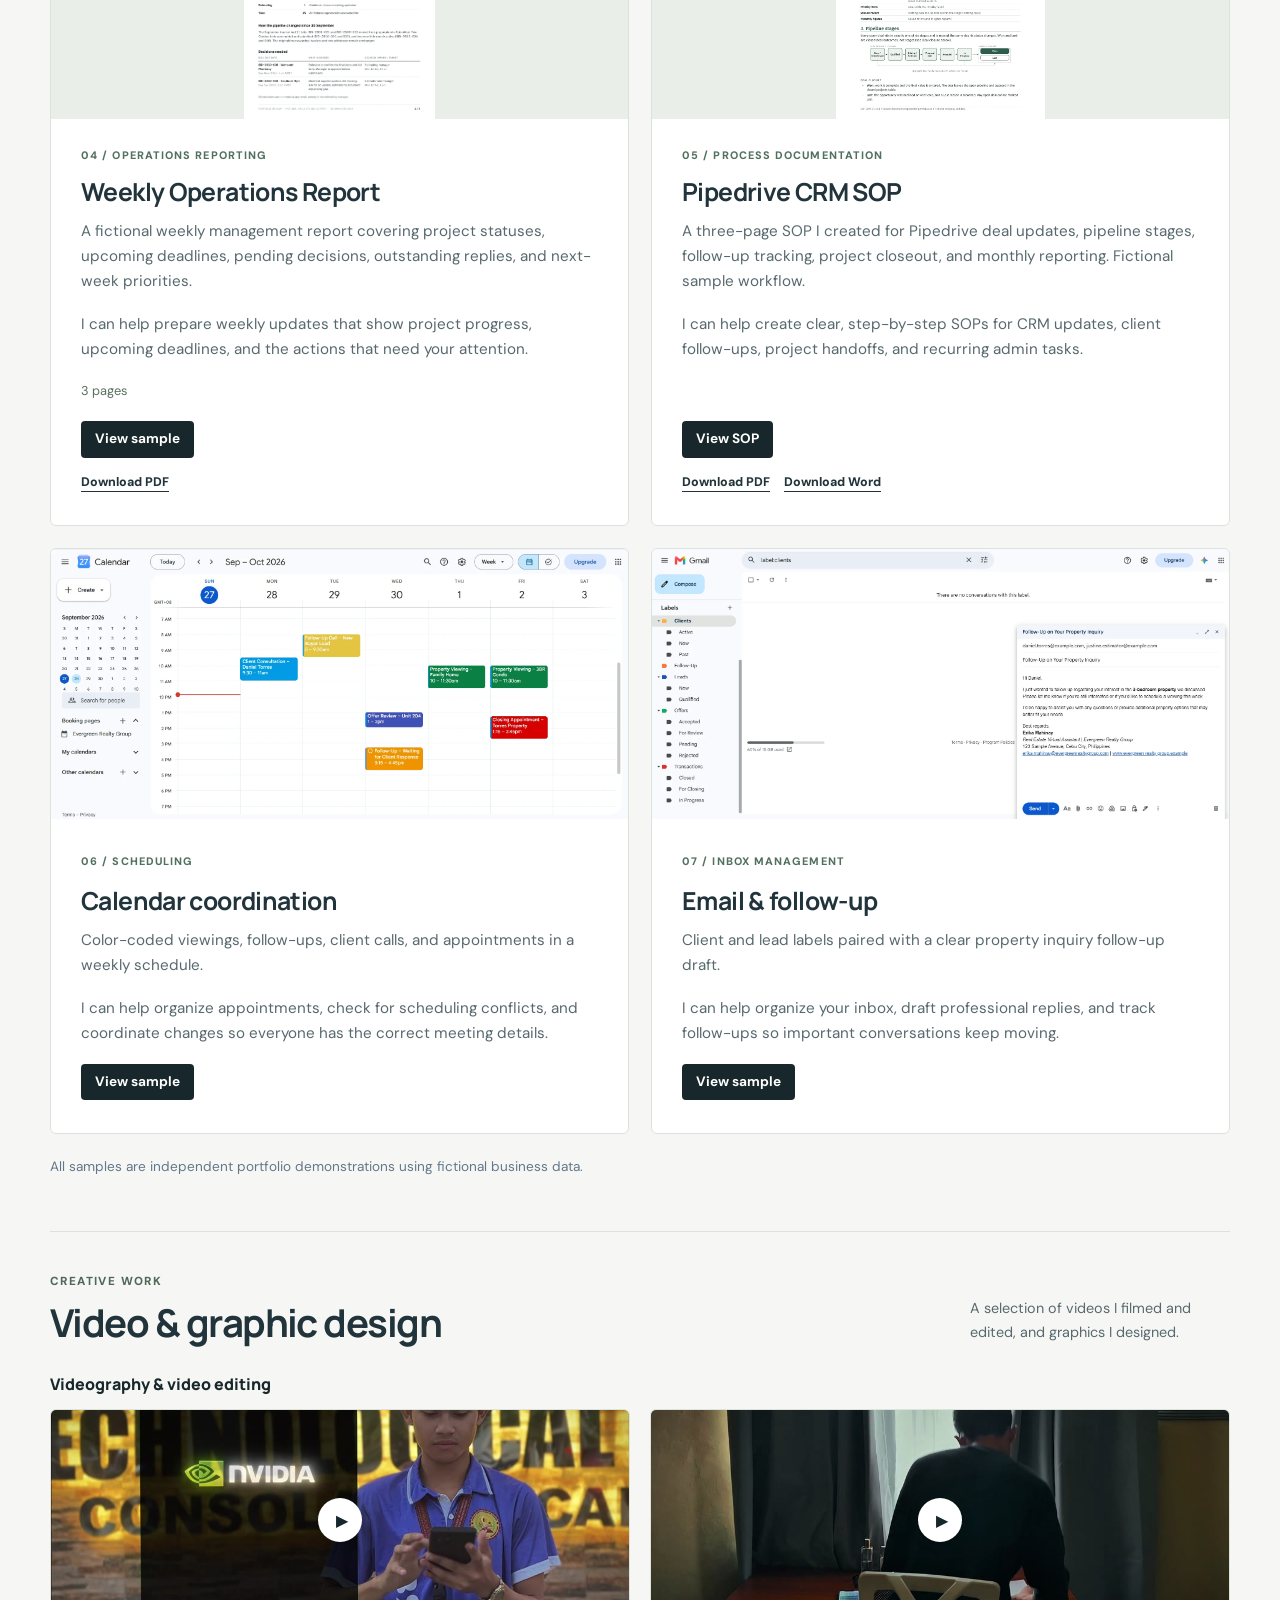
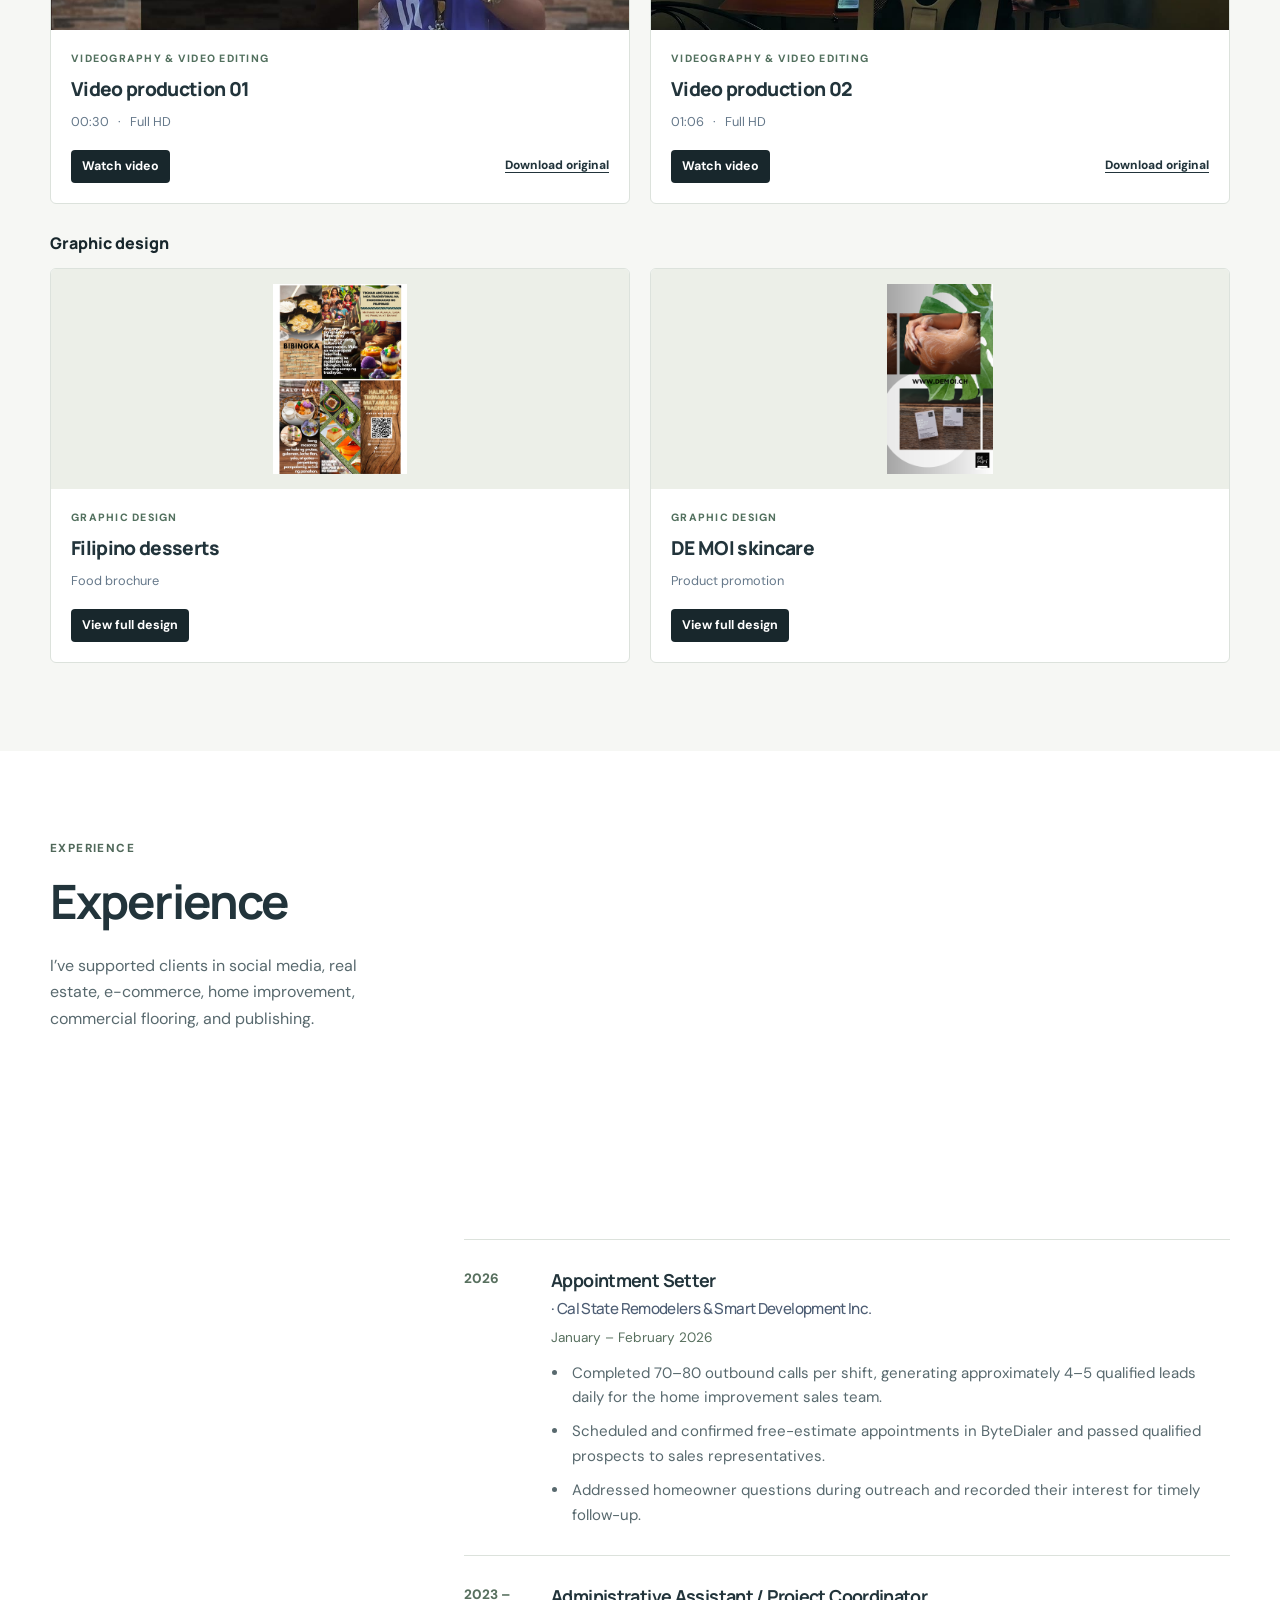
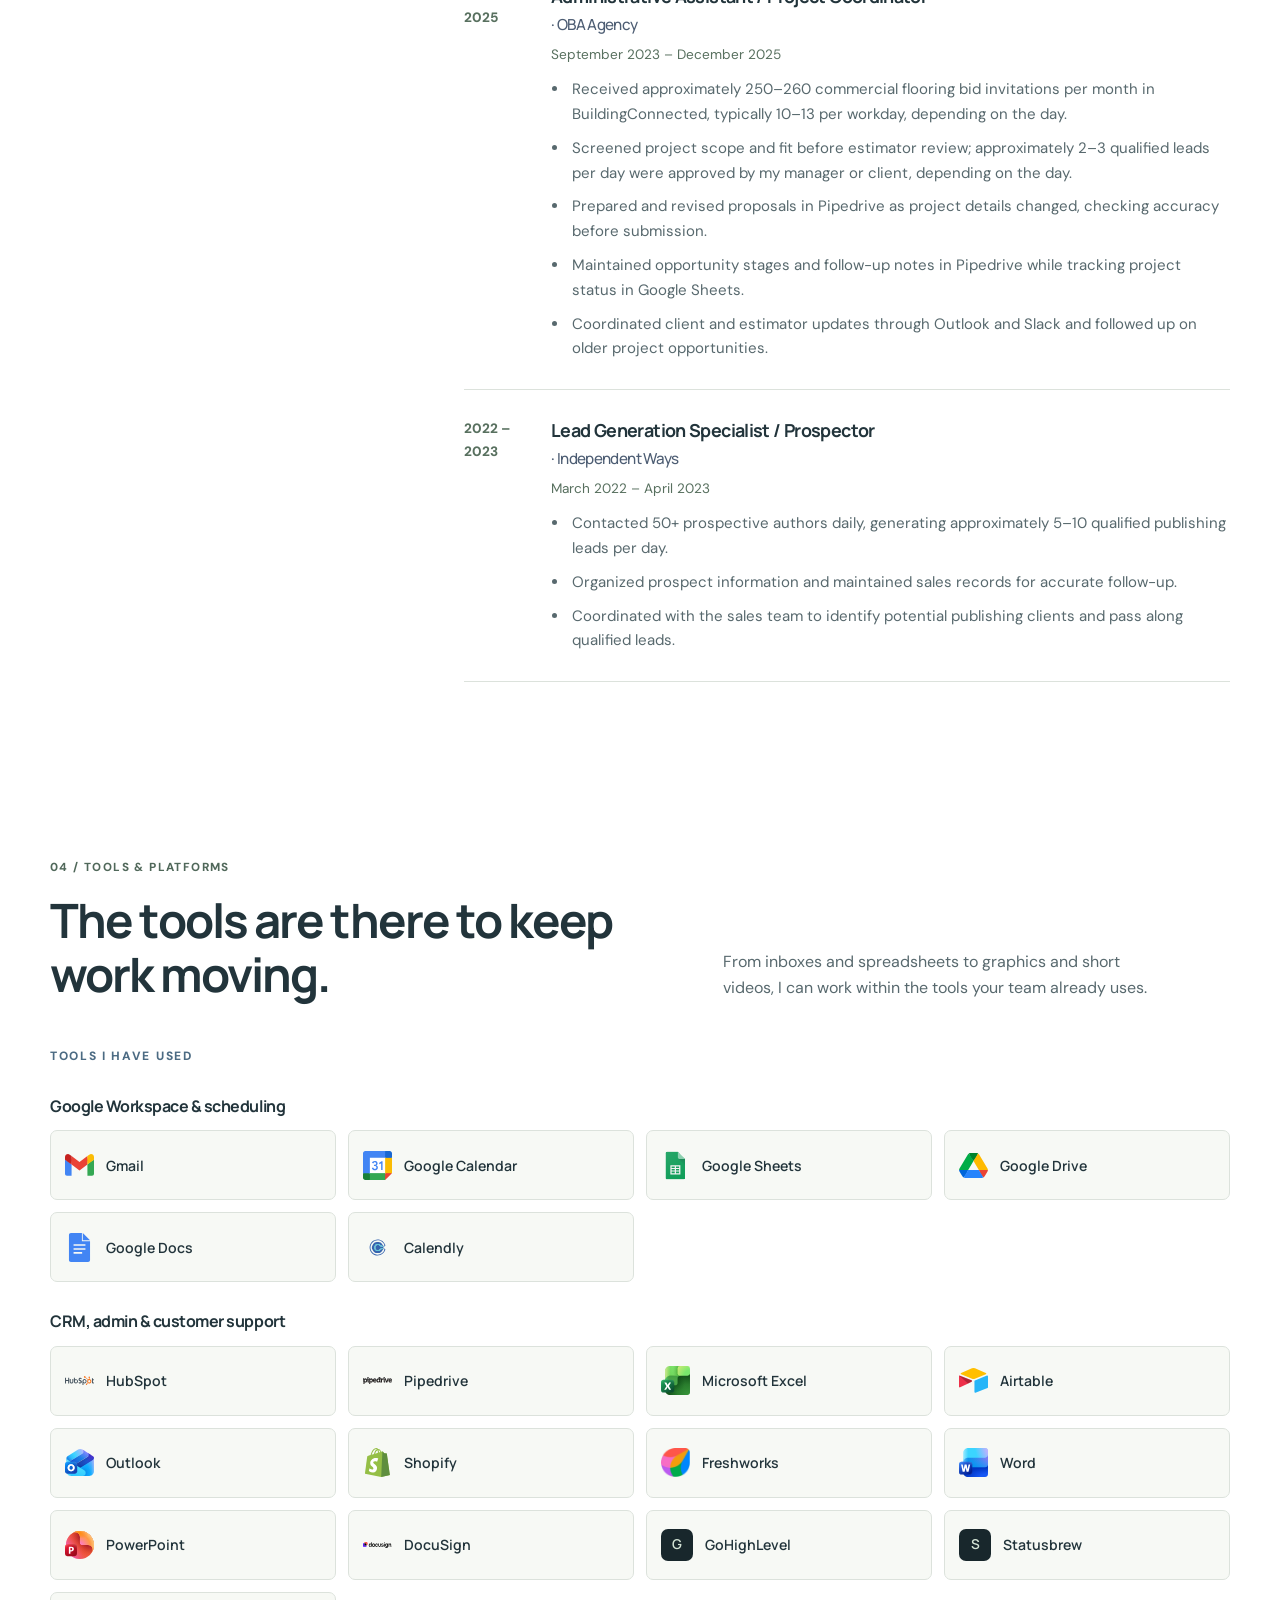
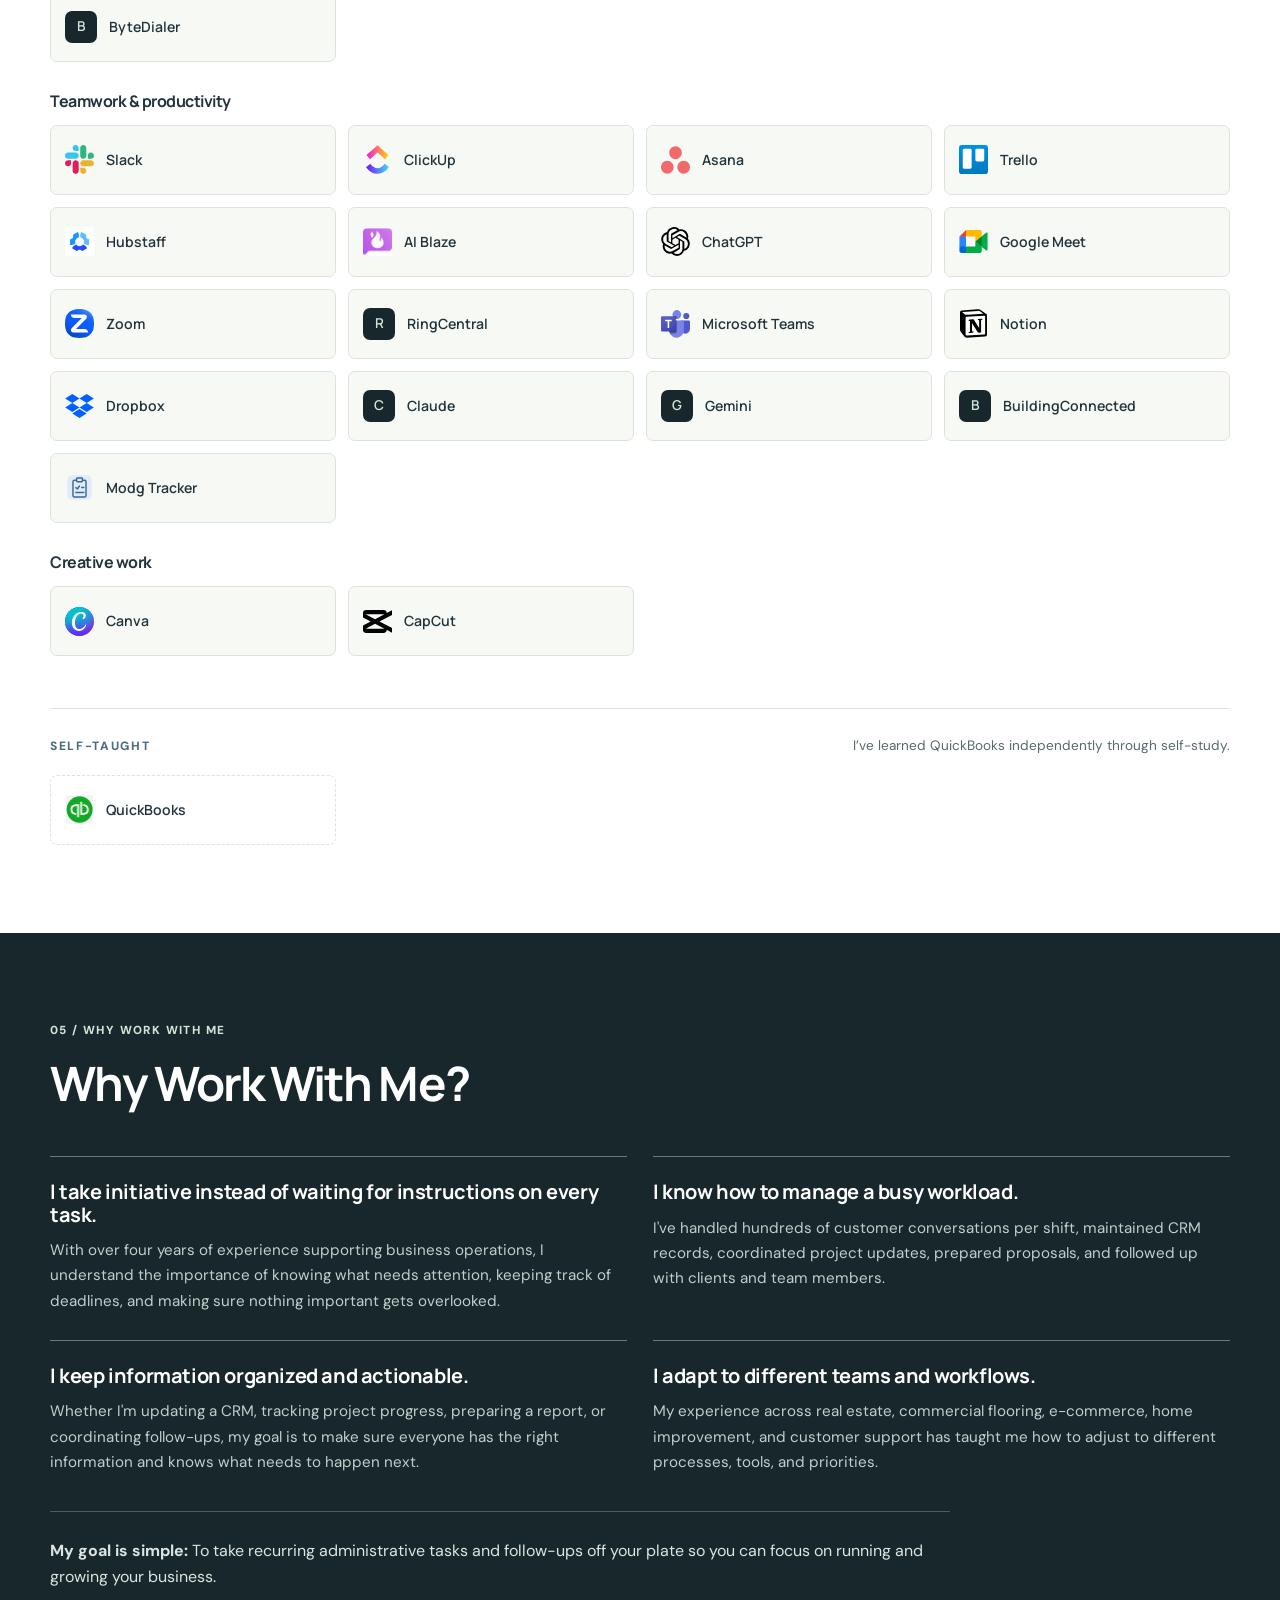
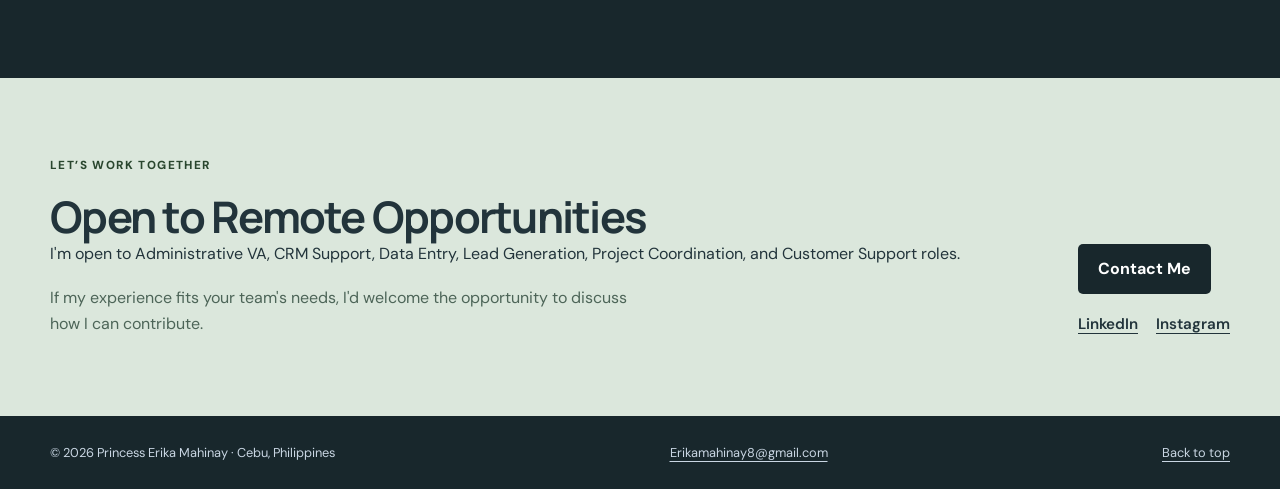
==== commit c7de8034: "Correct OBA bid invitation volume and approved qualified leads" ====
--- a/index.html
+++ b/index.html
@@ -132,7 +132,7 @@
 <div>
 <h3>Administrative Assistant / Project Coordinator <span>· OBA Agency</span></h3>
 <p class="experience-period">September 2023 – December 2025</p>
-<ul class="experience-details"><li>Reviewed approximately 10–15 commercial flooring bids monthly in BuildingConnected, assessing project scope before estimator review.</li><li>Prepared and revised proposals in Pipedrive as project details changed, checking accuracy before submission.</li><li>Maintained opportunity stages and follow-up notes in Pipedrive while tracking project status in Google Sheets.</li><li>Coordinated client and estimator updates through Outlook and Slack and followed up on older project opportunities.</li></ul>
+<ul class="experience-details"><li>Received approximately 250–260 commercial flooring bid invitations per month in BuildingConnected, typically 10–13 per workday, depending on the day.</li><li>Screened project scope and fit before estimator review; approximately 2–3 qualified leads per day were approved by my manager or client, depending on the day.</li><li>Prepared and revised proposals in Pipedrive as project details changed, checking accuracy before submission.</li><li>Maintained opportunity stages and follow-up notes in Pipedrive while tracking project status in Google Sheets.</li><li>Coordinated client and estimator updates through Outlook and Slack and followed up on older project opportunities.</li></ul>
 </div>
 </article>
 <article class="experience-entry" data-reveal="">
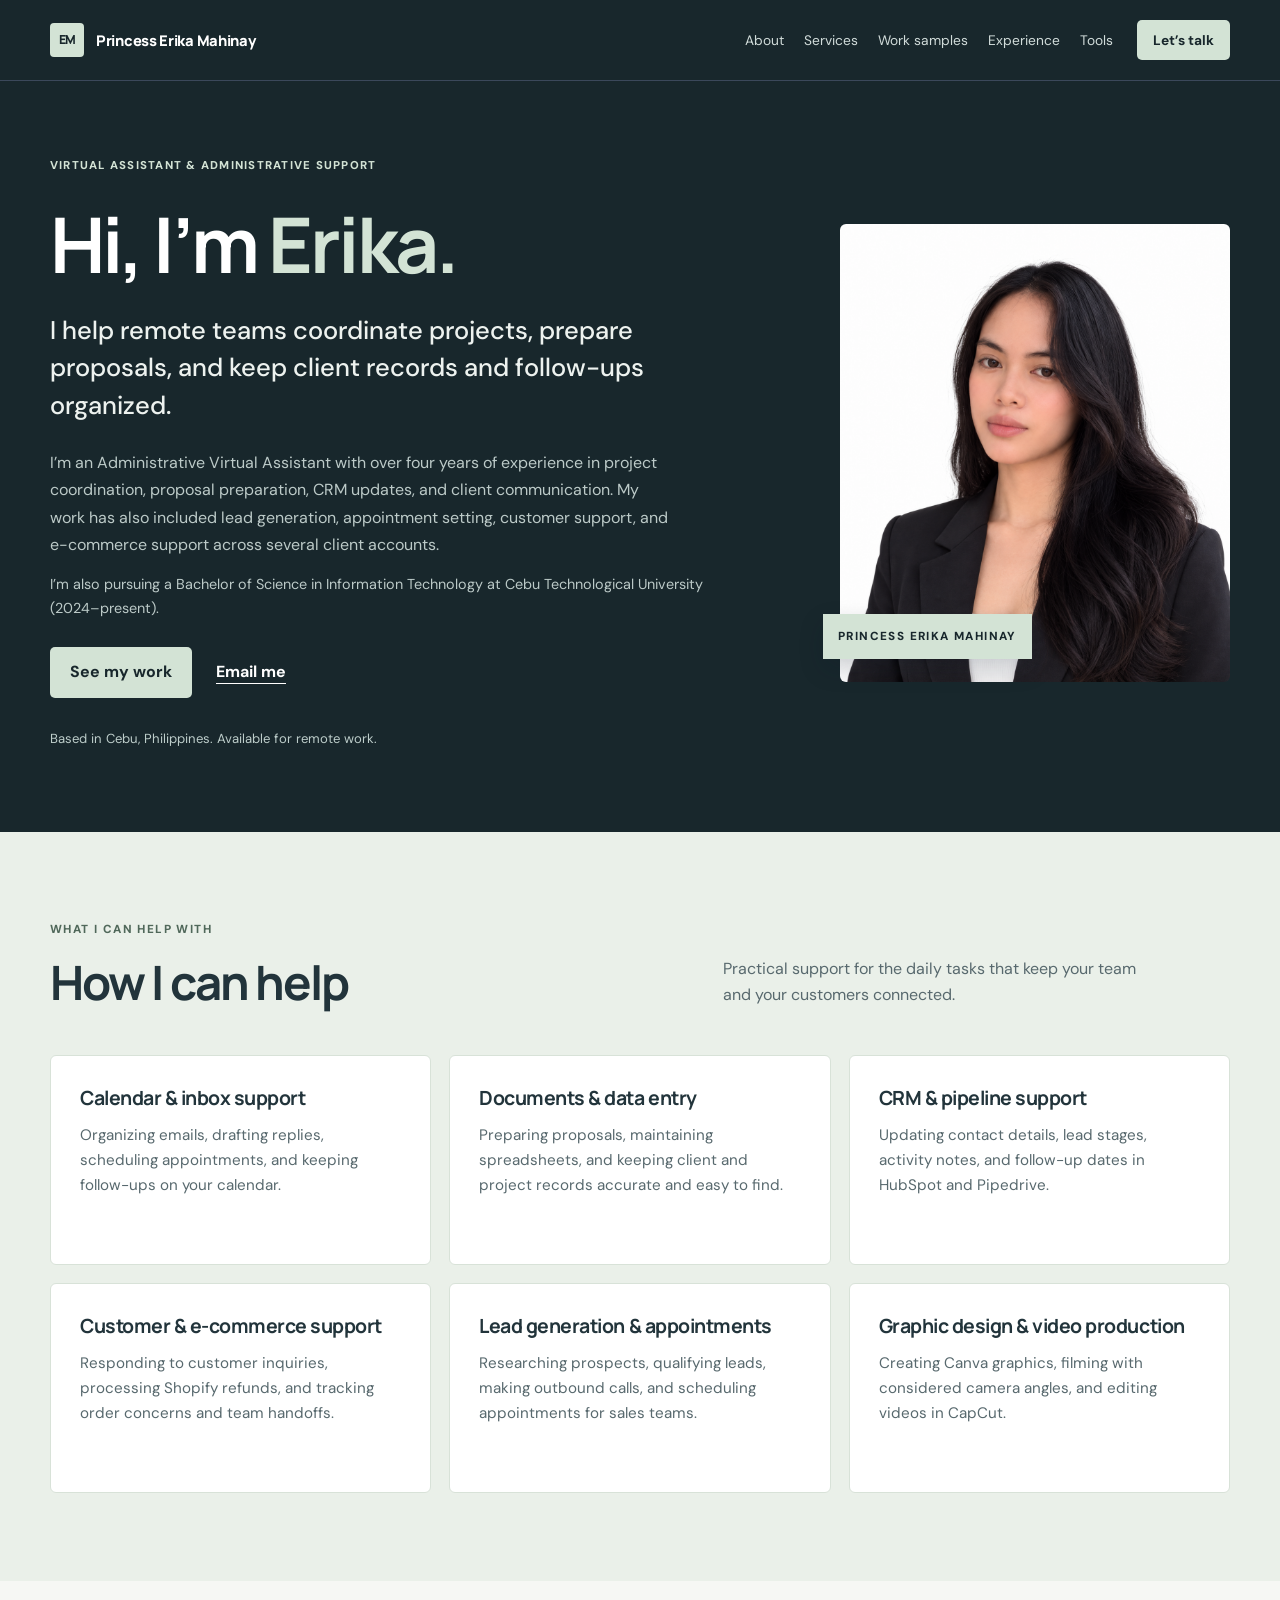
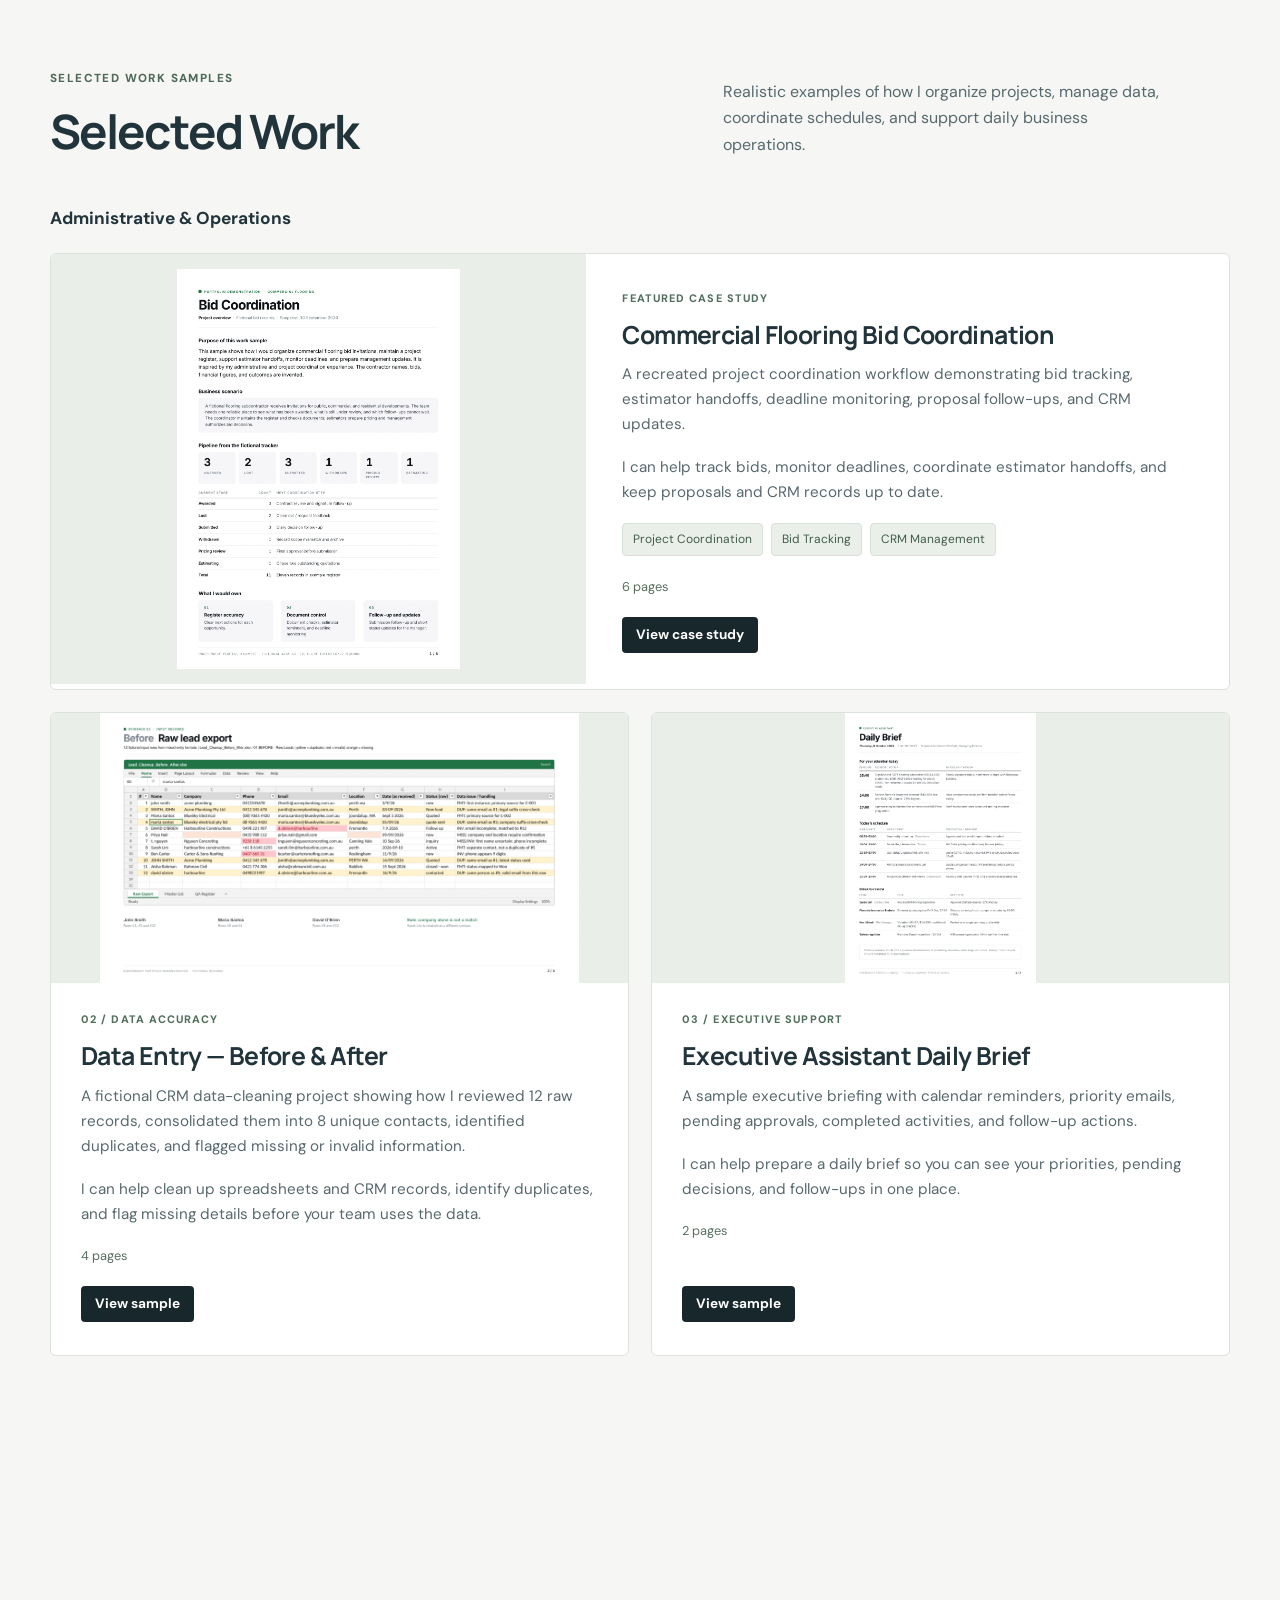
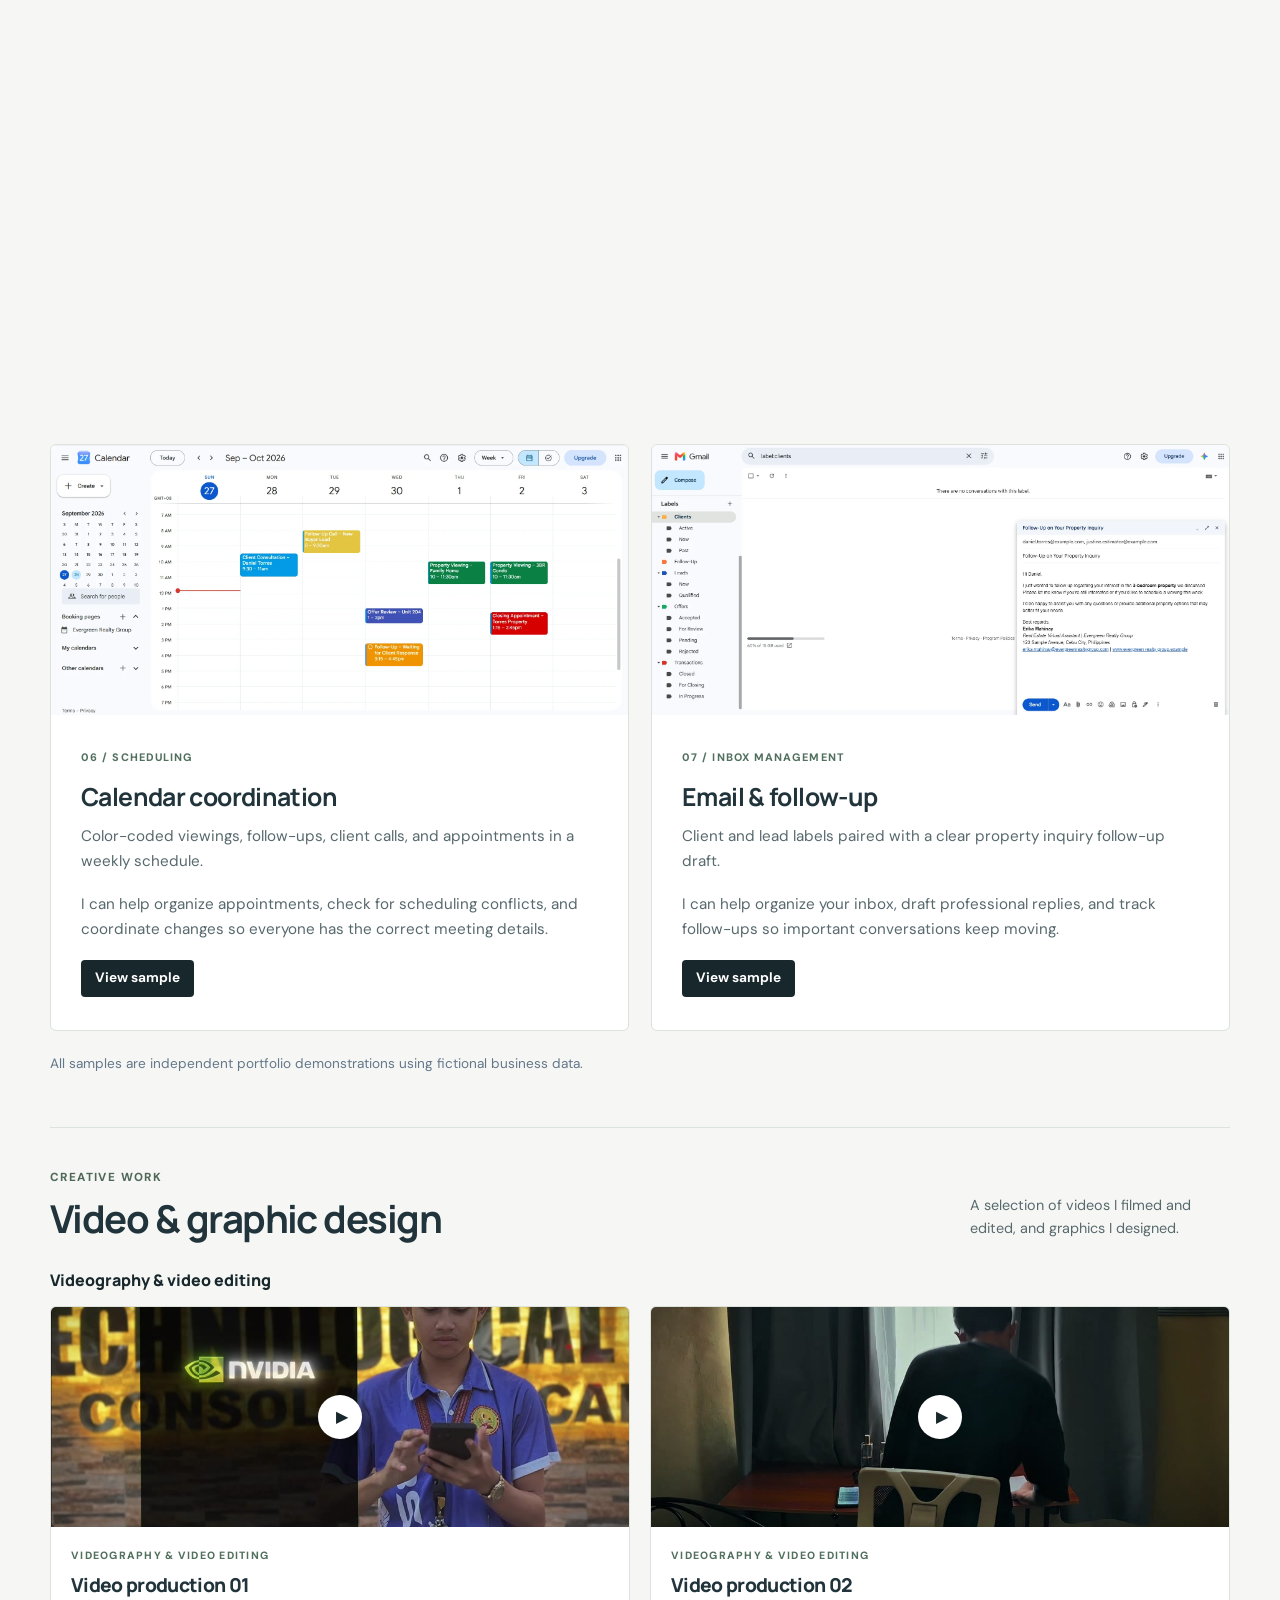
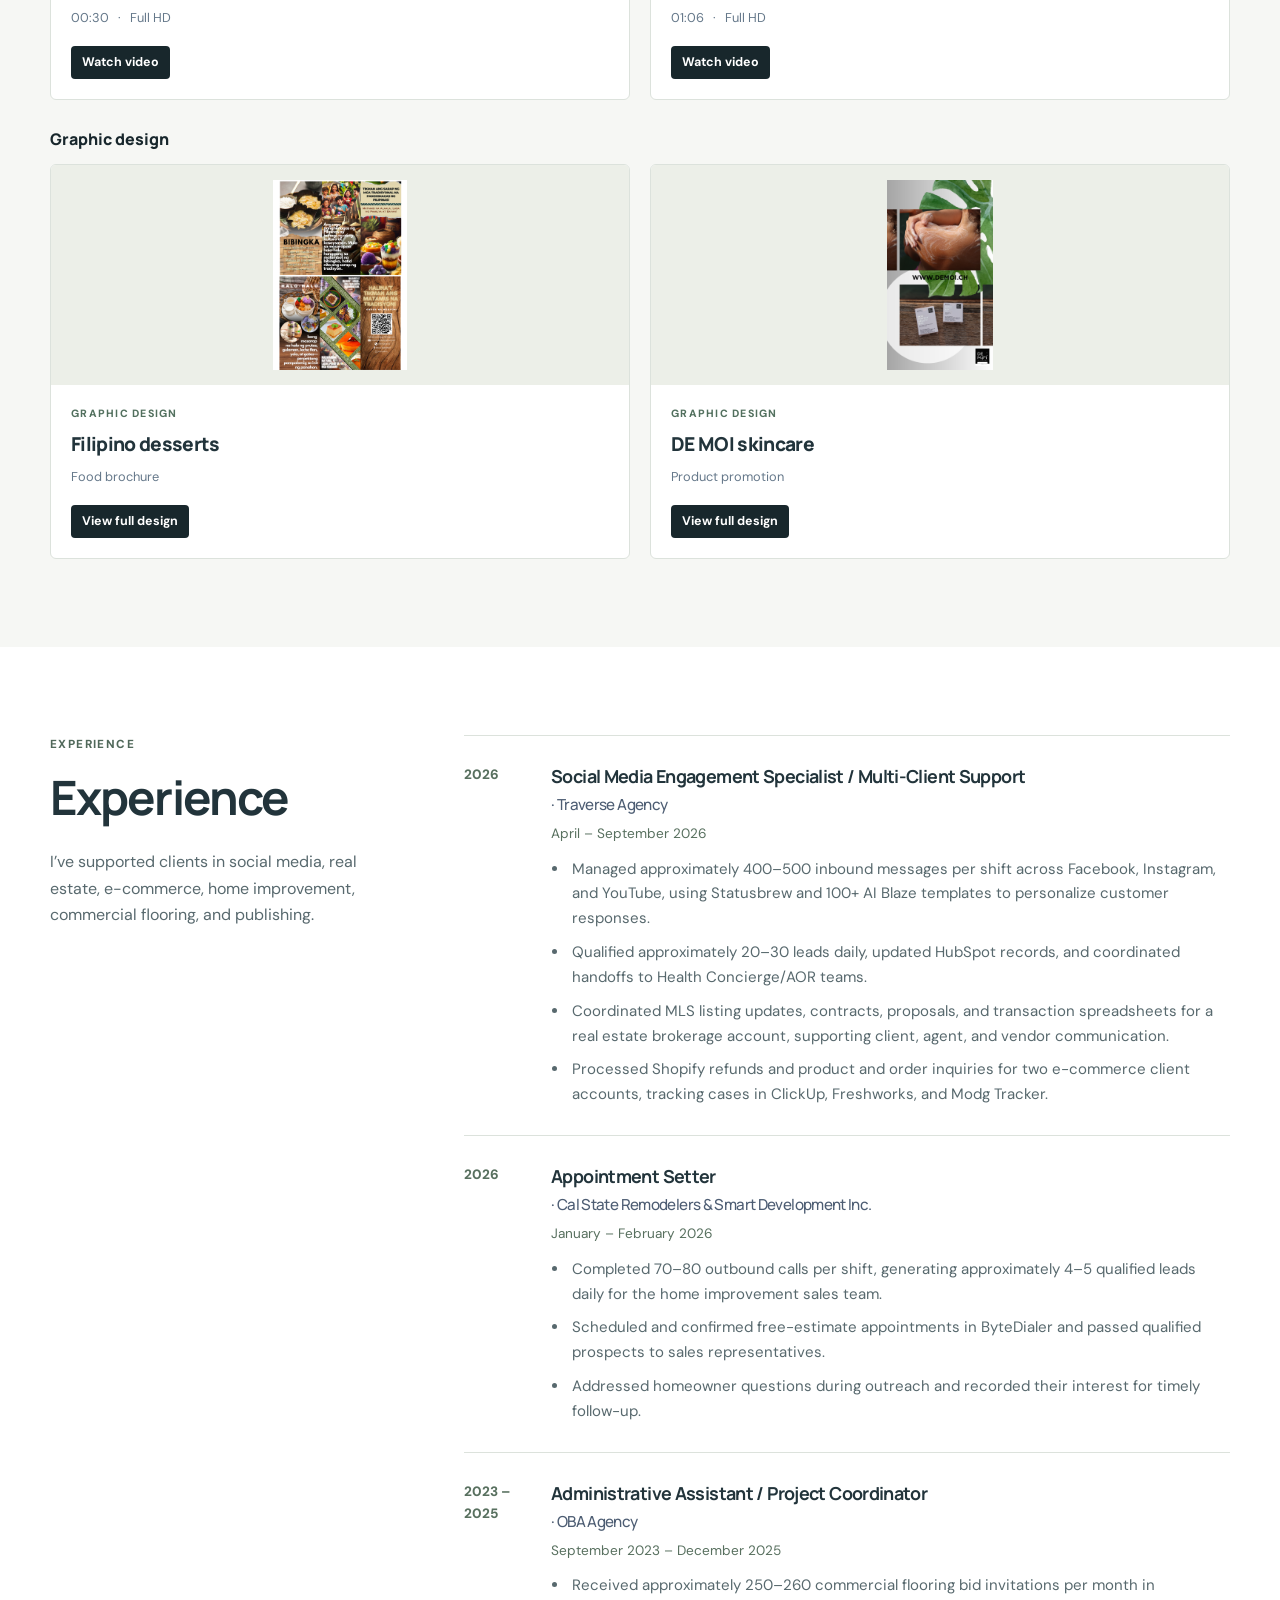
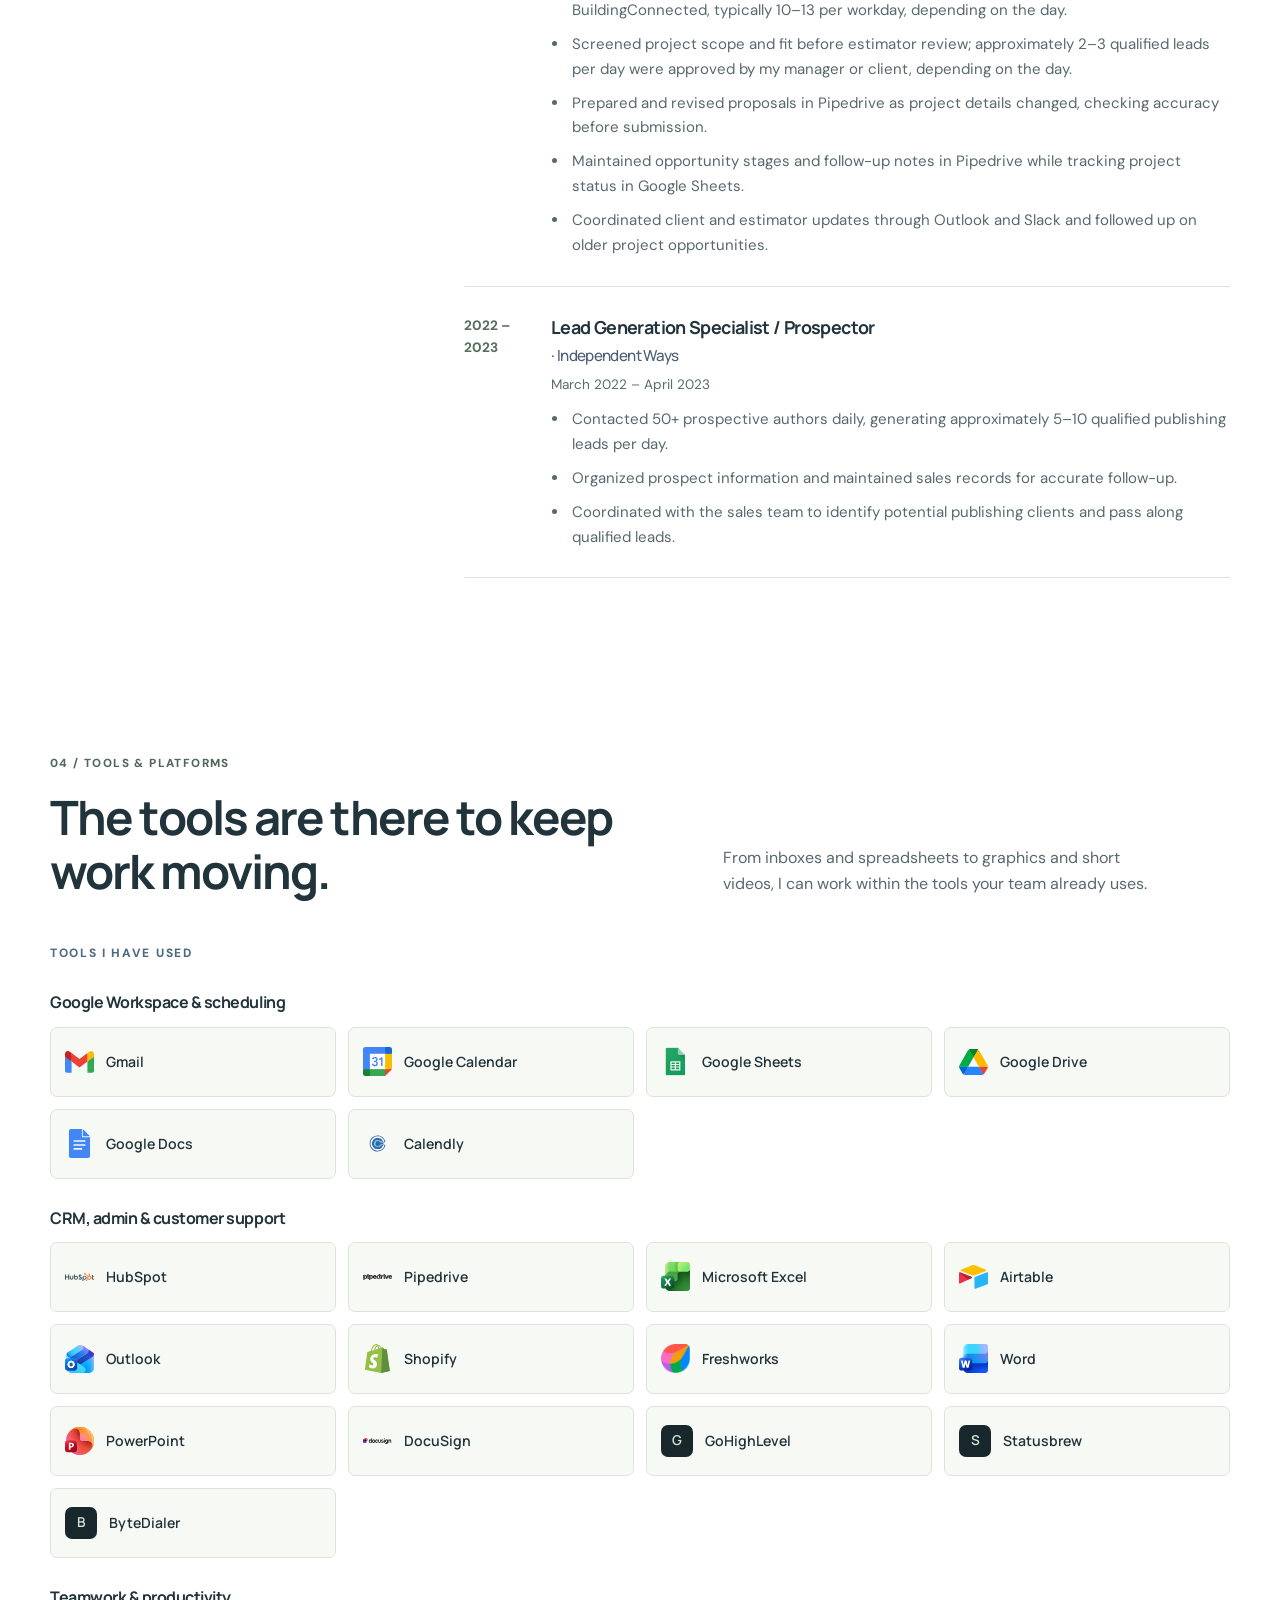
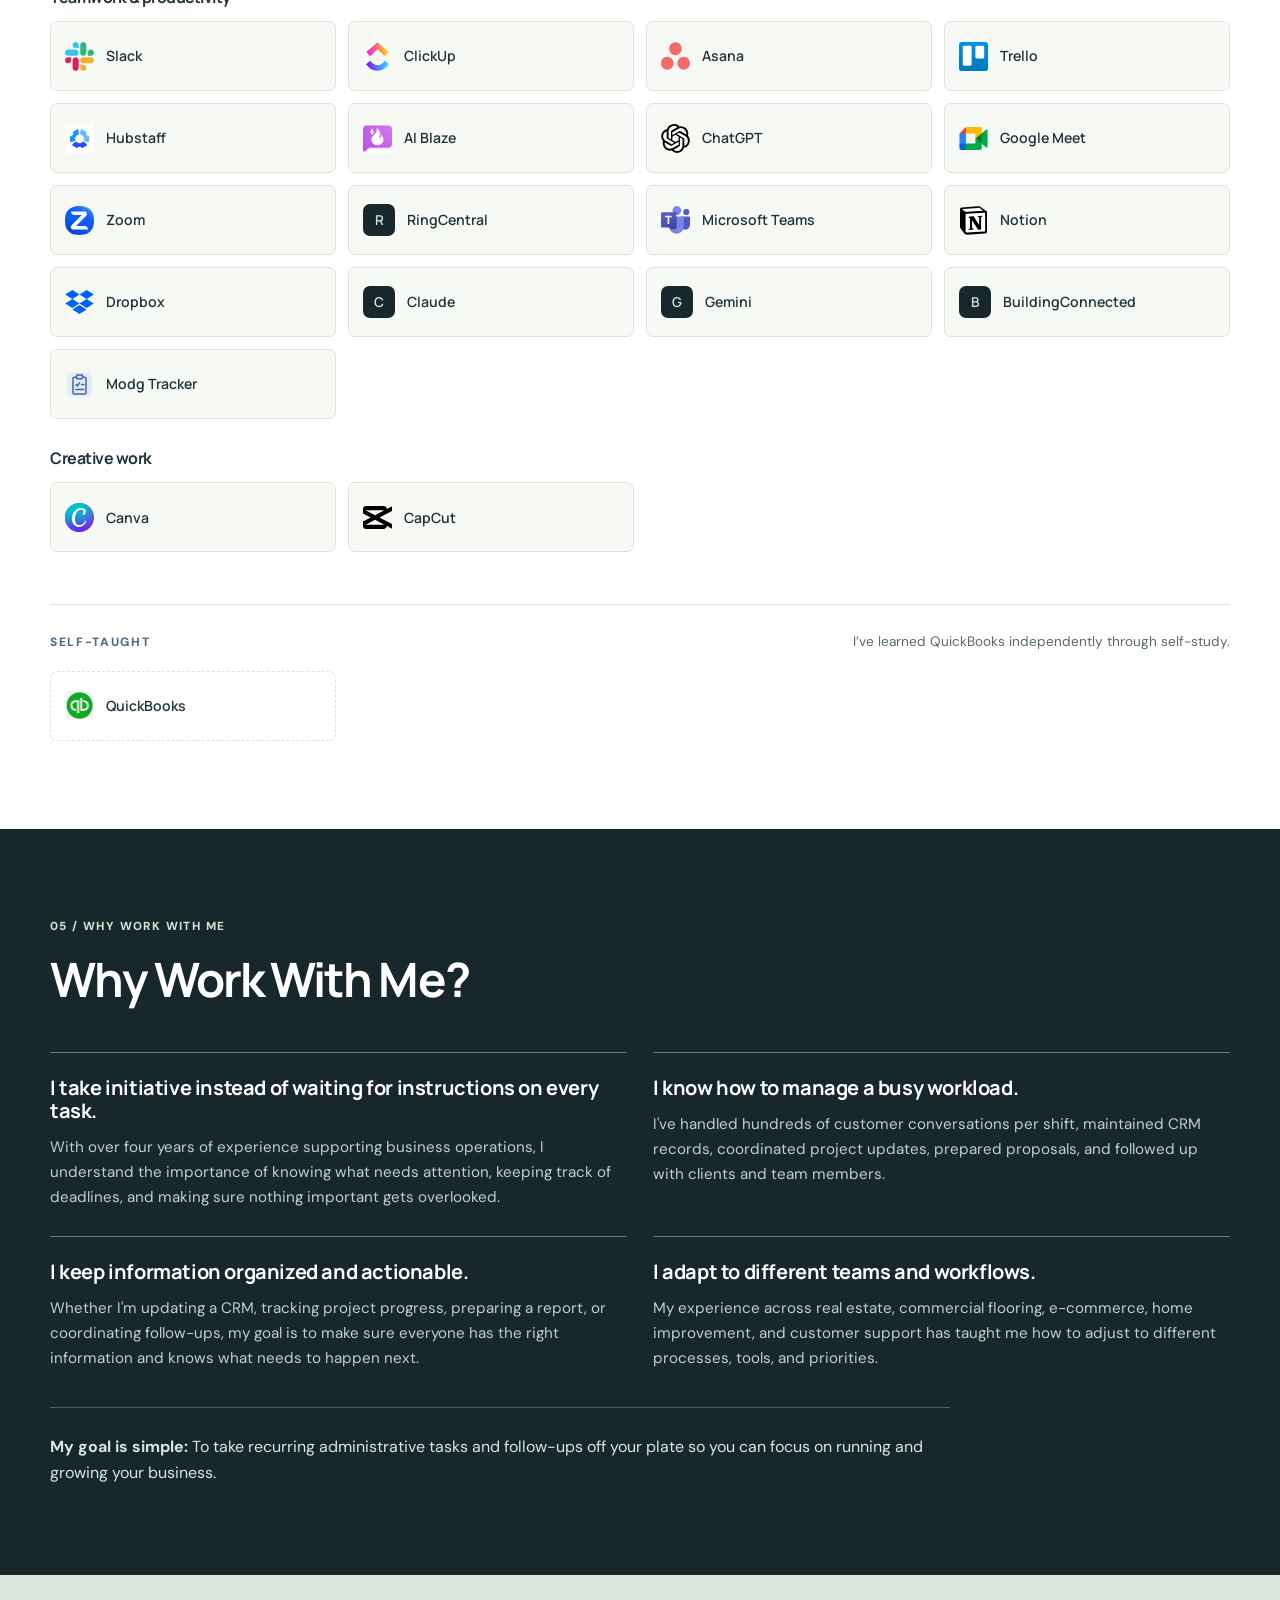
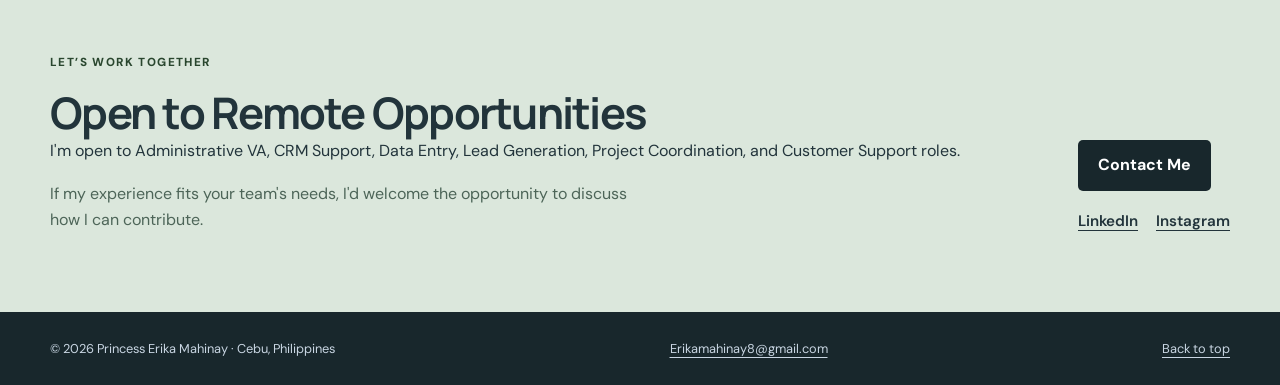
==== commit ab3cb766: "Remove work sample downloads and retain on-site previews" ====
--- a/index.html
+++ b/index.html
@@ -12,7 +12,7 @@
 <link crossorigin="" href="https://fonts.gstatic.com" rel="preconnect"/>
 <link href="https://fonts.googleapis.com/css2?family=DM+Sans:wght@400;500;600;700&amp;family=Manrope:wght@400;500;600;700;800&amp;display=swap" rel="stylesheet"/>
 <link href="style.css?v=contact-heading-20261010" rel="stylesheet"/>
-<script defer="" src="script.js?v=portfolio-refresh-1"></script>
+<script defer="" src="script.js?v=preview-only-20261012"></script>
 </head>
 <body>
 <a class="skip-link" href="#main">Skip to content</a>
@@ -51,19 +51,19 @@
 <div class="sample-grid admin-sample-grid">
 <article class="sample-card report-card sample-wide case-study-feature" data-preview-pages='["samples/commercial-flooring-case-study-page-1.webp","samples/commercial-flooring-case-study-page-2.webp","samples/commercial-flooring-case-study-page-3.webp","samples/commercial-flooring-case-study-page-4.webp","samples/commercial-flooring-case-study-page-5.webp","samples/commercial-flooring-case-study-page-6.webp"]' data-reveal="" id="commercial-flooring-case-study">
 <button aria-label="Preview Commercial Flooring Bid Coordination" class="report-preview view-design" type="button"><img alt="Commercial Flooring Bid Coordination, fictional portfolio demonstration" loading="lazy" src="samples/commercial-flooring-case-study-page-1.webp"/></button>
-<div class="sample-copy"><span>FEATURED CASE STUDY</span><h3>Commercial Flooring Bid Coordination</h3><p>A recreated project coordination workflow demonstrating bid tracking, estimator handoffs, deadline monitoring, proposal follow-ups, and CRM updates.</p><p class="sample-client-support">I can help track bids, monitor deadlines, coordinate estimator handoffs, and keep proposals and CRM records up to date.</p><ul class="sample-skill-tags" aria-label="Skills demonstrated"><li>Project Coordination</li><li>Bid Tracking</li><li>CRM Management</li></ul><p class="document-meta">6 pages · Editable workbook included</p><div class="report-actions"><button class="view-design report-view-button" type="button">View case study</button><div class="report-downloads"><a download="" href="samples/commercial-flooring-case-study.pdf">Download PDF</a><a download="" href="samples/Bid_Register_Companion.xlsx?v=c3b75b7eb3b6">Download bid tracker</a></div></div></div></article>
+<div class="sample-copy"><span>FEATURED CASE STUDY</span><h3>Commercial Flooring Bid Coordination</h3><p>A recreated project coordination workflow demonstrating bid tracking, estimator handoffs, deadline monitoring, proposal follow-ups, and CRM updates.</p><p class="sample-client-support">I can help track bids, monitor deadlines, coordinate estimator handoffs, and keep proposals and CRM records up to date.</p><ul class="sample-skill-tags" aria-label="Skills demonstrated"><li>Project Coordination</li><li>Bid Tracking</li><li>CRM Management</li></ul><p class="document-meta">6 pages</p><div class="report-actions"><button class="view-design report-view-button" type="button">View case study</button></div></div></article>
 <article class="sample-card report-card " data-preview-pages='["samples/data-entry-before-after-page-1.webp","samples/data-entry-before-after-page-2.webp","samples/data-entry-before-after-page-3.webp","samples/data-entry-before-after-page-4.webp"]' data-reveal="" id="data-entry-before-after">
 <button aria-label="Preview Data Entry — Before & After" class="report-preview view-design" type="button"><img alt="Data Entry — Before & After, fictional portfolio demonstration" loading="lazy" src="samples/data-entry-before-after-page-2.webp"/></button>
-<div class="sample-copy"><span>02 / DATA ACCURACY</span><h3>Data Entry — Before &amp; After</h3><p>A fictional CRM data-cleaning project showing how I reviewed 12 raw records, consolidated them into 8 unique contacts, identified duplicates, and flagged missing or invalid information.</p><p class="sample-client-support">I can help clean up spreadsheets and CRM records, identify duplicates, and flag missing details before your team uses the data.</p><p class="document-meta">4 pages · Editable workbook included</p><div class="report-actions"><button class="view-design report-view-button" type="button">View sample</button><div class="report-downloads"><a download="" href="samples/data-entry-before-after.pdf">Download PDF</a><a download="" href="samples/Lead_Cleanup_Before_After.xlsx?v=29cd1283715b">Download Excel</a></div></div></div></article>
+<div class="sample-copy"><span>02 / DATA ACCURACY</span><h3>Data Entry — Before &amp; After</h3><p>A fictional CRM data-cleaning project showing how I reviewed 12 raw records, consolidated them into 8 unique contacts, identified duplicates, and flagged missing or invalid information.</p><p class="sample-client-support">I can help clean up spreadsheets and CRM records, identify duplicates, and flag missing details before your team uses the data.</p><p class="document-meta">4 pages</p><div class="report-actions"><button class="view-design report-view-button" type="button">View sample</button></div></div></article>
 <article class="sample-card report-card " data-preview-pages='["samples/executive-assistant-daily-brief-page-1.webp","samples/executive-assistant-daily-brief-page-2.webp"]' data-reveal="" id="executive-assistant-daily-brief">
 <button aria-label="Preview Executive Assistant Daily Brief" class="report-preview view-design" type="button"><img alt="Executive Assistant Daily Brief, fictional portfolio demonstration" loading="lazy" src="samples/executive-assistant-daily-brief-page-1.webp"/></button>
-<div class="sample-copy"><span>03 / EXECUTIVE SUPPORT</span><h3>Executive Assistant Daily Brief</h3><p>A sample executive briefing with calendar reminders, priority emails, pending approvals, completed activities, and follow-up actions.</p><p class="sample-client-support">I can help prepare a daily brief so you can see your priorities, pending decisions, and follow-ups in one place.</p><p class="document-meta">2 pages</p><div class="report-actions"><button class="view-design report-view-button" type="button">View sample</button><div class="report-downloads"><a download="" href="samples/executive-assistant-daily-brief.pdf">Download PDF</a></div></div></div></article>
+<div class="sample-copy"><span>03 / EXECUTIVE SUPPORT</span><h3>Executive Assistant Daily Brief</h3><p>A sample executive briefing with calendar reminders, priority emails, pending approvals, completed activities, and follow-up actions.</p><p class="sample-client-support">I can help prepare a daily brief so you can see your priorities, pending decisions, and follow-ups in one place.</p><p class="document-meta">2 pages</p><div class="report-actions"><button class="view-design report-view-button" type="button">View sample</button></div></div></article>
 <article class="sample-card report-card " data-preview-pages='["samples/weekly-operations-report-page-1.webp","samples/weekly-operations-report-page-2.webp","samples/weekly-operations-report-page-3.webp"]' data-reveal="" id="weekly-operations-report">
 <button aria-label="Preview Weekly Operations Report" class="report-preview view-design" type="button"><img alt="Weekly Operations Report, fictional portfolio demonstration" loading="lazy" src="samples/weekly-operations-report-page-1.webp"/></button>
-<div class="sample-copy"><span>04 / OPERATIONS REPORTING</span><h3>Weekly Operations Report</h3><p>A fictional weekly management report covering project statuses, upcoming deadlines, pending decisions, outstanding replies, and next-week priorities.</p><p class="sample-client-support">I can help prepare weekly updates that show project progress, upcoming deadlines, and the actions that need your attention.</p><p class="document-meta">3 pages</p><div class="report-actions"><button class="view-design report-view-button" type="button">View sample</button><div class="report-downloads"><a download="" href="samples/weekly-operations-report.pdf">Download PDF</a></div></div></div></article>
+<div class="sample-copy"><span>04 / OPERATIONS REPORTING</span><h3>Weekly Operations Report</h3><p>A fictional weekly management report covering project statuses, upcoming deadlines, pending decisions, outstanding replies, and next-week priorities.</p><p class="sample-client-support">I can help prepare weekly updates that show project progress, upcoming deadlines, and the actions that need your attention.</p><p class="document-meta">3 pages</p><div class="report-actions"><button class="view-design report-view-button" type="button">View sample</button></div></div></article>
 <article class="sample-card report-card sop-card" data-preview-pages='["pipedrive-crm-sop-v11-page-1.webp","pipedrive-crm-sop-v11-page-2.webp","pipedrive-crm-sop-v11-page-3.webp"]' data-reveal="" id="sop-creation">
 <button aria-label="Open Pipedrive CRM SOP preview" class="report-preview view-design" type="button"><img alt="First page of my revised Pipedrive CRM SOP, version 1.1, with document details and a pipeline workflow" height="2002" loading="lazy" src="pipedrive-crm-sop-v11-page-1.webp" width="1547"/></button>
-<div class="sample-copy"><span>05 / PROCESS DOCUMENTATION</span><h3>Pipedrive CRM SOP</h3><p>A three-page SOP I created for Pipedrive deal updates, pipeline stages, follow-up tracking, project closeout, and monthly reporting. Fictional sample workflow.</p><p class="sample-client-support">I can help create clear, step-by-step SOPs for CRM updates, client follow-ups, project handoffs, and recurring admin tasks.</p><div class="report-actions"><button class="view-design report-view-button" type="button">View SOP</button><div class="report-downloads"><a download="" href="pipedrive-crm-sop.pdf?v=536a02822ebb">Download PDF</a><a download="" href="pipedrive-crm-sop.docx?v=2d9e306264da">Download Word</a></div></div></div>
+<div class="sample-copy"><span>05 / PROCESS DOCUMENTATION</span><h3>Pipedrive CRM SOP</h3><p>A three-page SOP I created for Pipedrive deal updates, pipeline stages, follow-up tracking, project closeout, and monthly reporting. Fictional sample workflow.</p><p class="sample-client-support">I can help create clear, step-by-step SOPs for CRM updates, client follow-ups, project handoffs, and recurring admin tasks.</p><div class="report-actions"><button class="view-design report-view-button" type="button">View SOP</button></div></div>
 </article>
 <article class="sample-card" data-reveal=""><button aria-label="Preview calendar scheduling sample" class="admin-preview view-design" type="button"><img alt="Weekly calendar with color-coded fictional client meetings, property viewings, follow-ups, and closing appointment" loading="lazy" src="sample-calendar.webp"/></button><div class="sample-copy"><span>06 / SCHEDULING</span><h3>Calendar coordination</h3><p>Color-coded viewings, follow-ups, client calls, and appointments in a weekly schedule.</p><p class="sample-client-support">I can help organize appointments, check for scheduling conflicts, and coordinate changes so everyone has the correct meeting details.</p><button class="view-design report-view-button" type="button">View sample</button></div></article>
 <article class="sample-card" data-reveal=""><button aria-label="Preview email management sample" class="admin-preview view-design" type="button"><img alt="Gmail example with organized real estate labels and a drafted follow-up email to a fictional client" loading="lazy" src="sample-email.webp"/></button><div class="sample-copy"><span>07 / INBOX MANAGEMENT</span><h3>Email &amp; follow-up</h3><p>Client and lead labels paired with a clear property inquiry follow-up draft.</p><p class="sample-client-support">I can help organize your inbox, draft professional replies, and track follow-ups so important conversations keep moving.</p><button class="view-design report-view-button" type="button">View sample</button></div></article>
@@ -73,13 +73,13 @@
 <div class="creative-heading" data-reveal=""><div><p class="eyebrow">CREATIVE WORK</p><h3 id="creative-title">Video &amp; graphic design</h3></div><p>A selection of videos I filmed and edited, and graphics I designed.</p></div>
 <h4 class="creative-group-title">Videography &amp; video editing</h4>
 <div class="creative-project-grid">
-<article class="sample-card creative-card video-card" data-reveal="" data-video-file="video1.mp4" data-video-poster="video1-poster.jpg" data-video-src="https://github.com/mahinay-princess-erika/mahinay-princess-erika.github.io/releases/download/portfolio-samples-v1/video1.mp4" data-video-title="Videography &amp; video editing sample 01">
+<article class="sample-card creative-card video-card" data-reveal="" data-video-poster="video1-poster.jpg" data-video-src="https://github.com/mahinay-princess-erika/mahinay-princess-erika.github.io/releases/download/portfolio-samples-v1/video1.mp4" data-video-title="Videography &amp; video editing sample 01">
 <button aria-label="Watch videography and video editing sample 01" class="creative-preview watch-video" type="button"><img alt="Preview of videography and video editing sample 01" height="540" loading="lazy" src="video1-poster.jpg" width="960"/><span aria-hidden="true" class="preview-play">▶</span></button>
-<div class="sample-copy"><span>VIDEOGRAPHY &amp; VIDEO EDITING</span><h5>Video production 01</h5><p class="sample-meta">00:30 <span aria-hidden="true">·</span> Full HD</p><div class="creative-actions"><button class="watch-video sample-watch" type="button">Watch video </button><a download="video1.mp4" href="https://github.com/mahinay-princess-erika/mahinay-princess-erika.github.io/releases/download/portfolio-samples-v1/video1.mp4">Download original </a></div></div>
-</article>
-<article class="sample-card creative-card video-card" data-reveal="" data-video-file="video2.mp4" data-video-poster="video2-poster.jpg" data-video-src="https://github.com/mahinay-princess-erika/mahinay-princess-erika.github.io/releases/download/portfolio-samples-v1/video2.mp4" data-video-title="Videography &amp; video editing sample 02">
+<div class="sample-copy"><span>VIDEOGRAPHY &amp; VIDEO EDITING</span><h5>Video production 01</h5><p class="sample-meta">00:30 <span aria-hidden="true">·</span> Full HD</p><div class="creative-actions"><button class="watch-video sample-watch" type="button">Watch video </button></div></div>
+</article>
+<article class="sample-card creative-card video-card" data-reveal="" data-video-poster="video2-poster.jpg" data-video-src="https://github.com/mahinay-princess-erika/mahinay-princess-erika.github.io/releases/download/portfolio-samples-v1/video2.mp4" data-video-title="Videography &amp; video editing sample 02">
 <button aria-label="Watch videography and video editing sample 02" class="creative-preview watch-video" type="button"><img alt="Preview of videography and video editing sample 02" height="540" loading="lazy" src="video2-poster.jpg" width="960"/><span aria-hidden="true" class="preview-play">▶</span></button>
-<div class="sample-copy"><span>VIDEOGRAPHY &amp; VIDEO EDITING</span><h5>Video production 02</h5><p class="sample-meta">01:06 <span aria-hidden="true">·</span> Full HD</p><div class="creative-actions"><button class="watch-video sample-watch" type="button">Watch video </button><a download="video2.mp4" href="https://github.com/mahinay-princess-erika/mahinay-princess-erika.github.io/releases/download/portfolio-samples-v1/video2.mp4">Download original </a></div></div>
+<div class="sample-copy"><span>VIDEOGRAPHY &amp; VIDEO EDITING</span><h5>Video production 02</h5><p class="sample-meta">01:06 <span aria-hidden="true">·</span> Full HD</p><div class="creative-actions"><button class="watch-video sample-watch" type="button">Watch video </button></div></div>
 </article>
 </div>
 <h4 class="creative-group-title">Graphic design</h4>
@@ -100,9 +100,9 @@
 </dialog>
 <dialog aria-labelledby="sampleVideoTitle" class="sample-video-dialog" id="sampleVideoDialog">
 <div class="sample-video-head"><h3 id="sampleVideoTitle">Video sample</h3><button aria-label="Close video" id="sampleVideoClose" type="button">Close</button></div>
-<div class="sample-video-stage"><video controls="" height="540" hidden="" id="sampleVideoPlayer" playsinline="" preload="none" style="max-width:100%" width="960"></video><img alt="Preview of the selected video" height="540" hidden="" id="sampleVideoPoster" width="960"/></div>
-<p class="video-status" hidden="" id="sampleVideoStatus" role="status">This browser can’t play this video. Download the original to watch it in full quality.</p>
-<a class="sample-video-download" id="sampleVideoDownload">Download original video </a>
+<div class="sample-video-stage"><video controlslist="nodownload" controls="" height="540" hidden="" id="sampleVideoPlayer" playsinline="" preload="none" style="max-width:100%" width="960"></video><img alt="Preview of the selected video" height="540" hidden="" id="sampleVideoPoster" width="960"/></div>
+<p class="video-status" hidden="" id="sampleVideoStatus" role="status">This video couldn’t play. Please try refreshing the page or using another browser.</p>
+
 </dialog>
 </section>
 </div>
